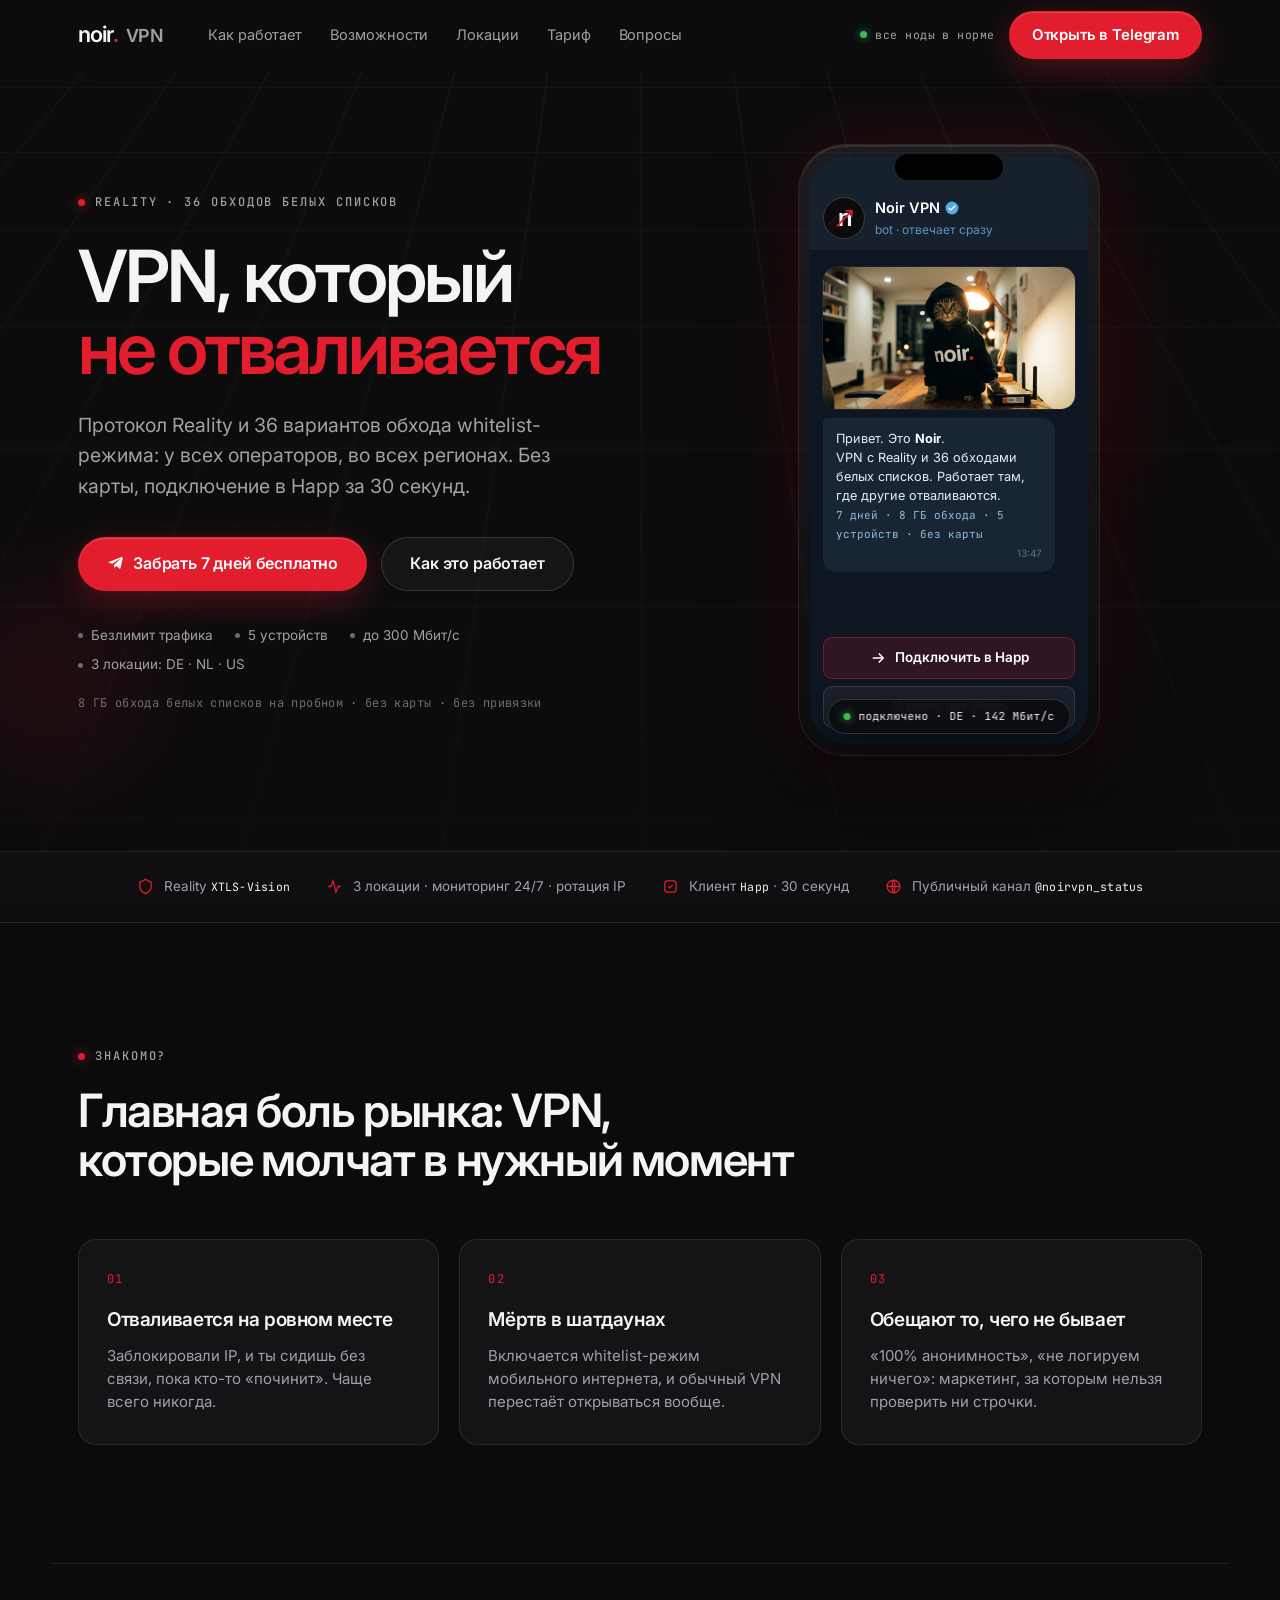
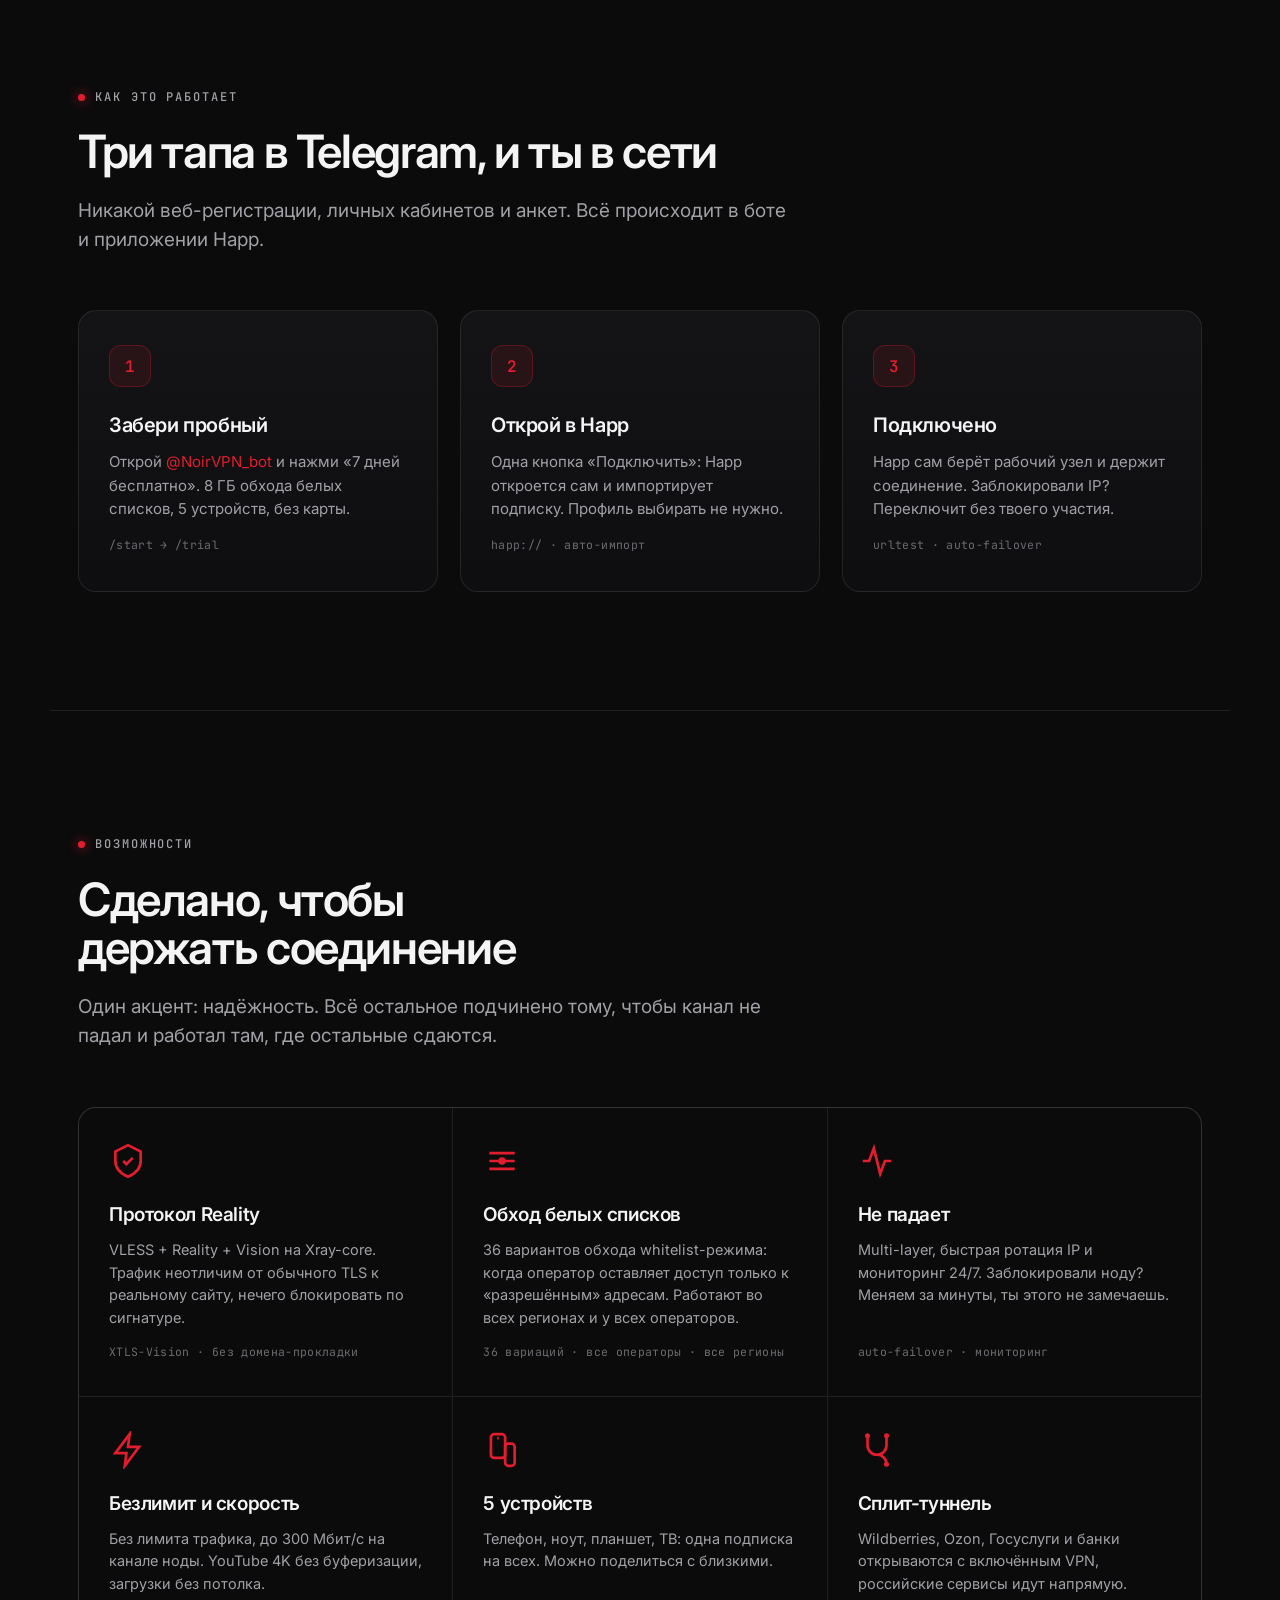
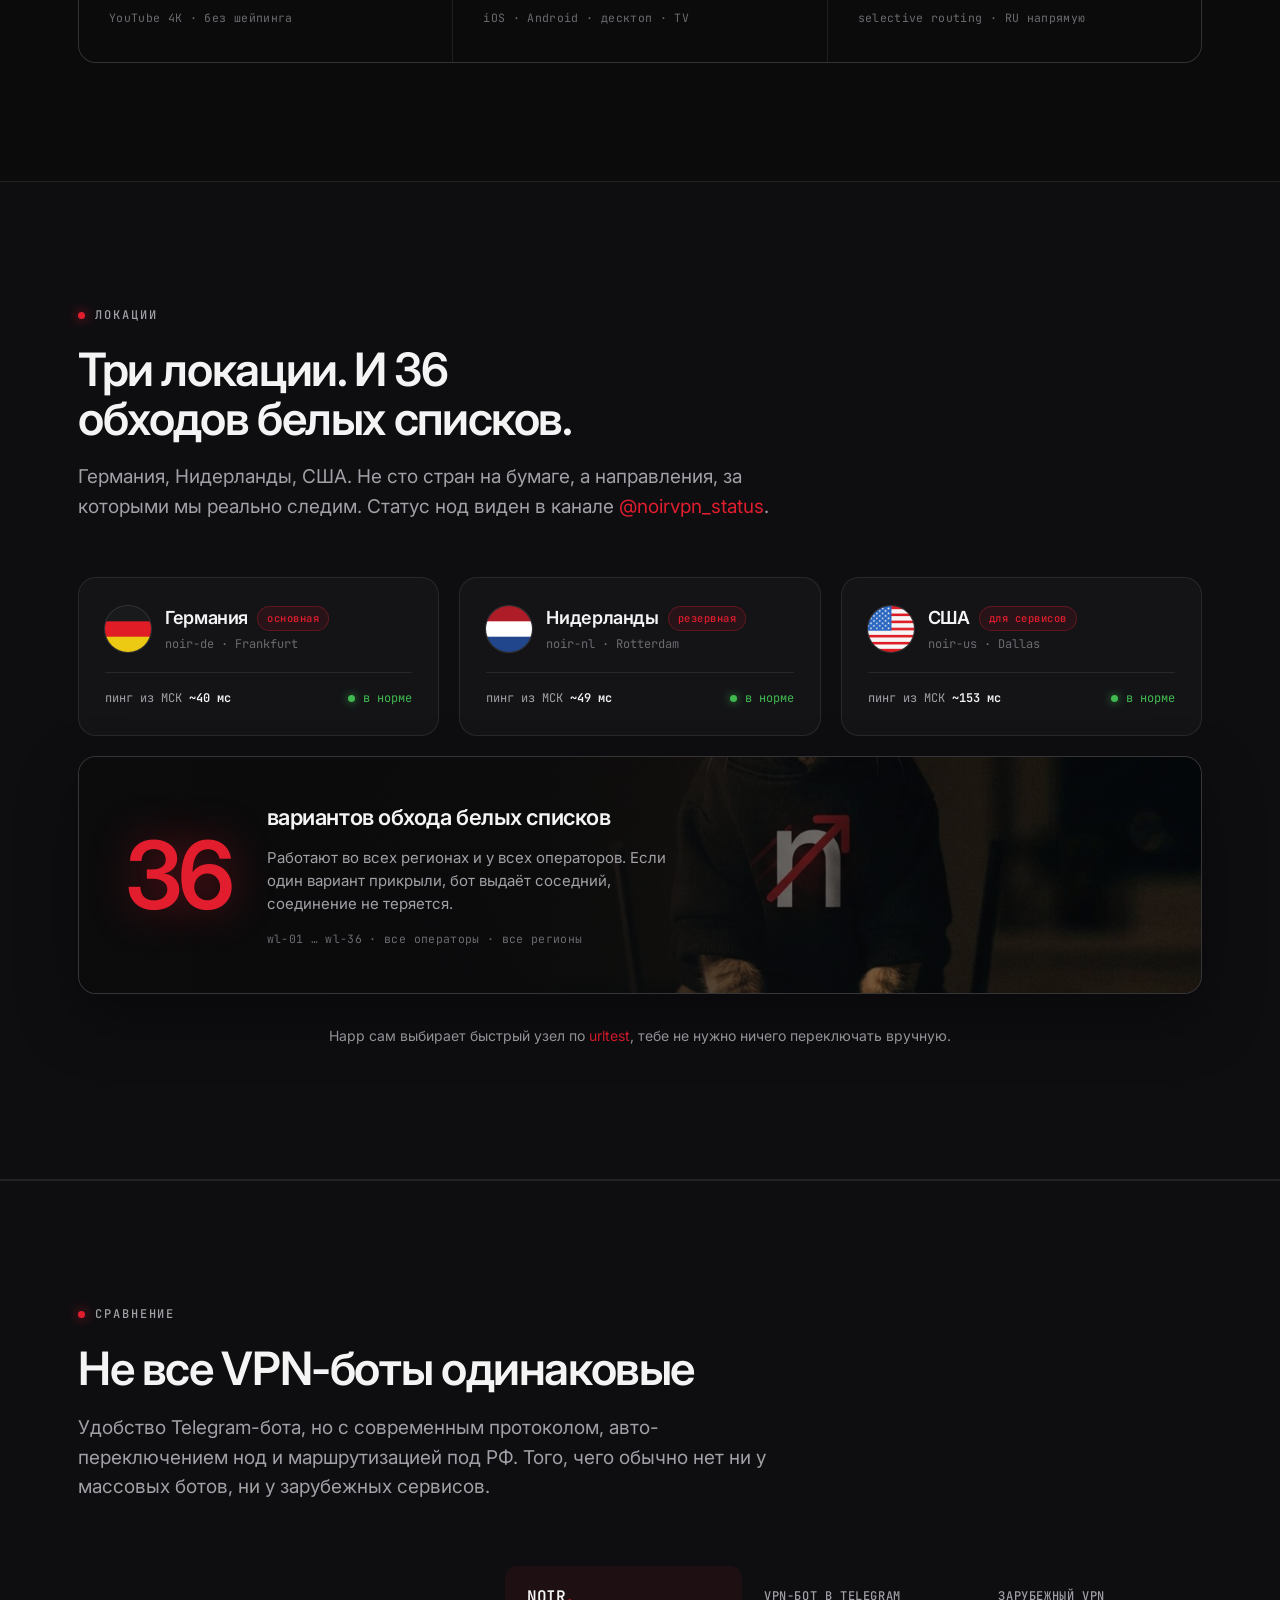
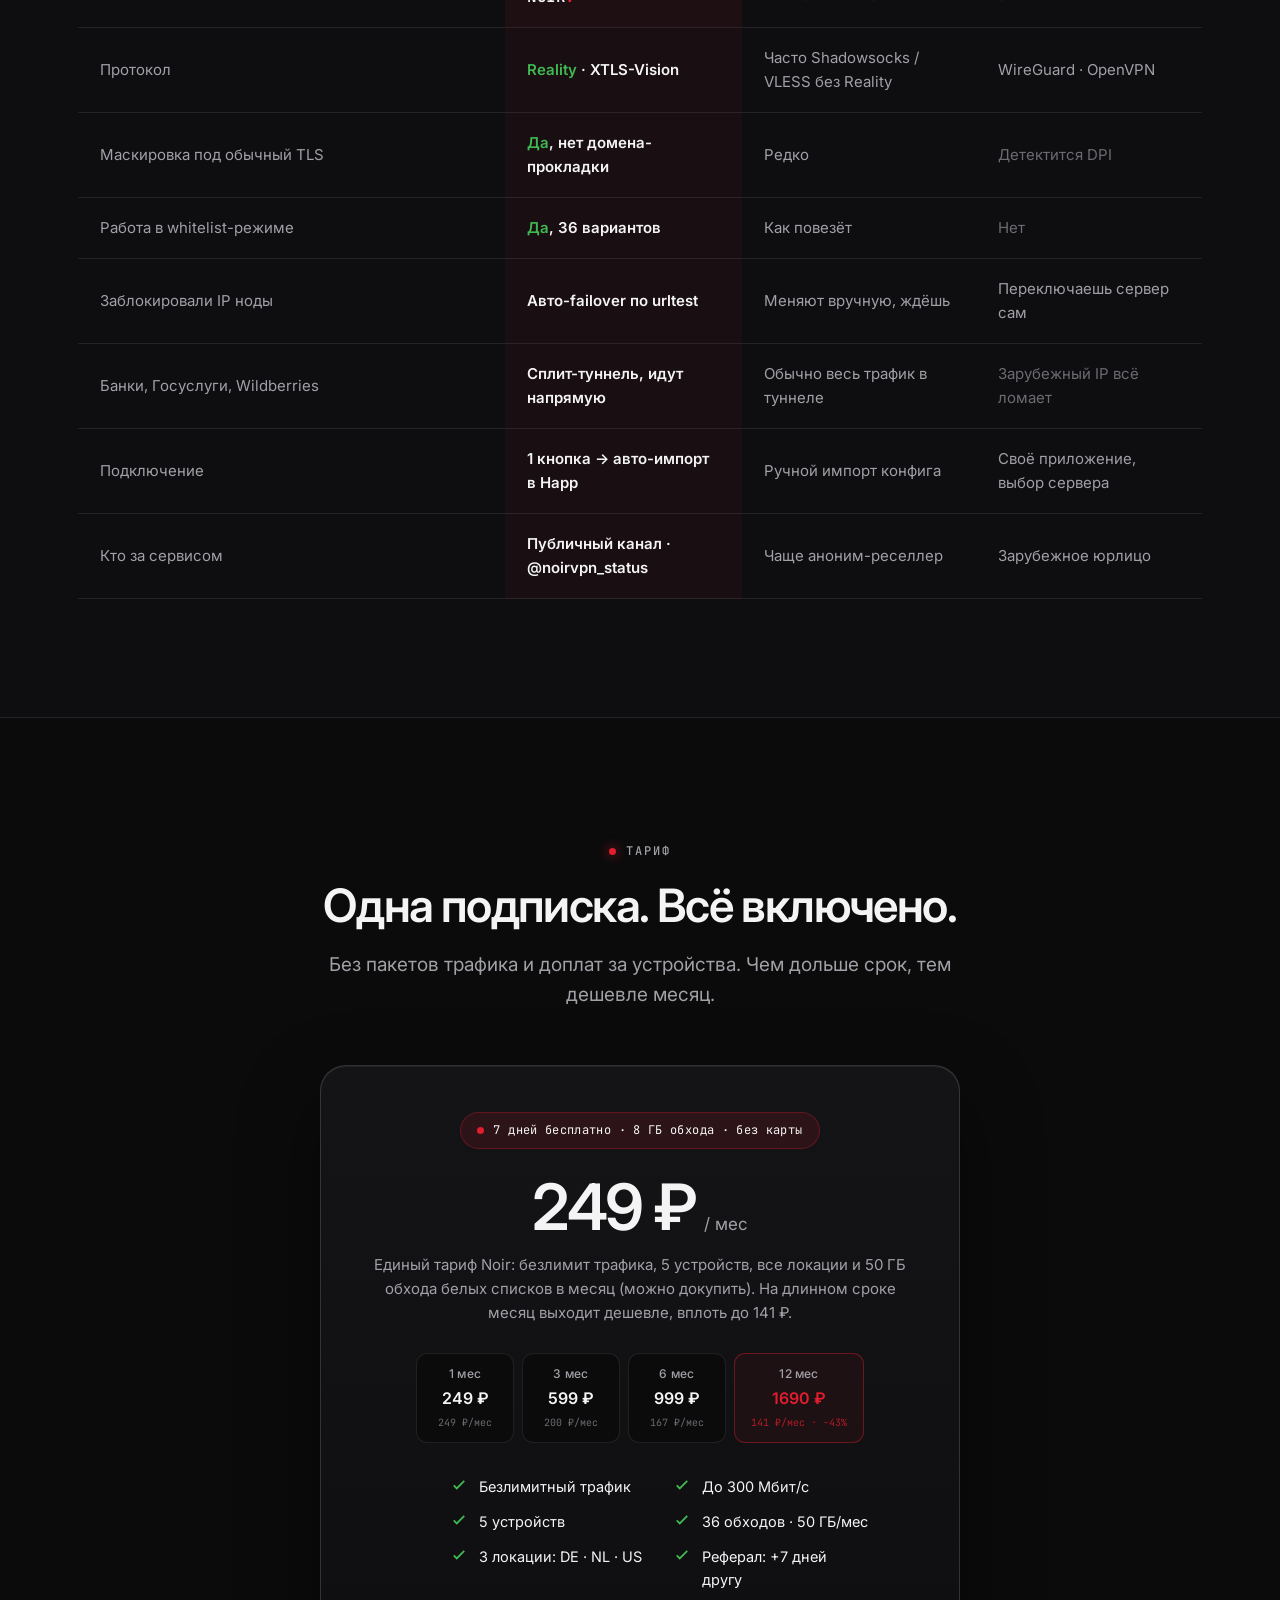
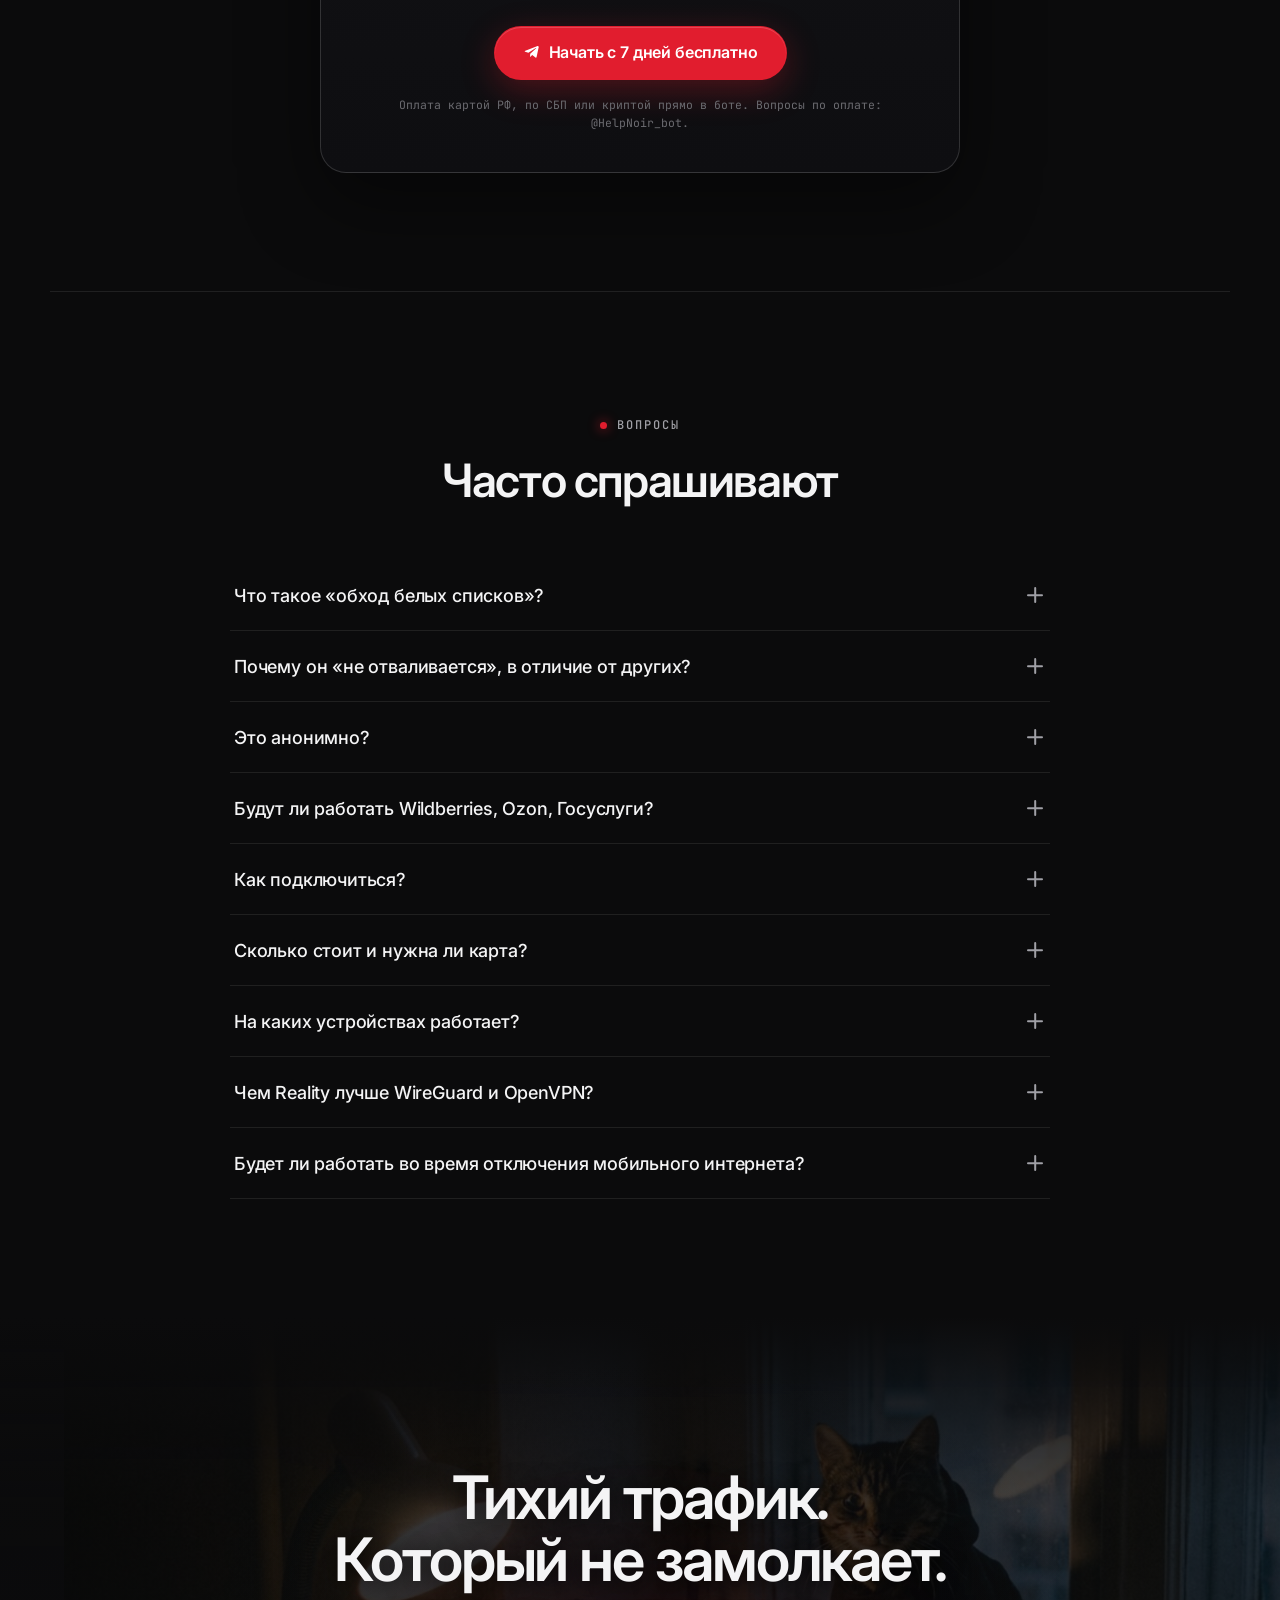
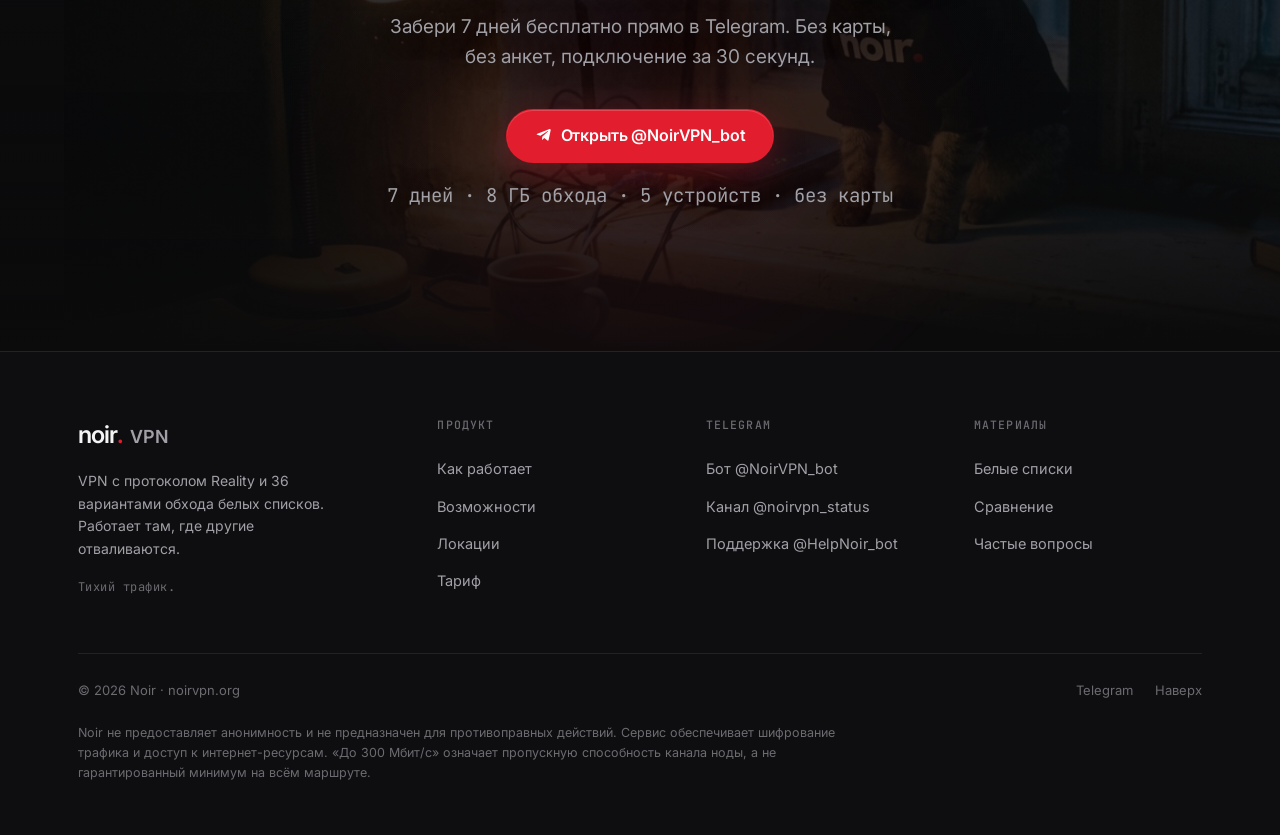
==== index.html @ 599c1726 "статья про белые списки, длинные тире вычищены из текстов Новая страница noirvpn.org/belye-spiski/: " ====
<!DOCTYPE html>
<html lang="ru" data-accent="red">
<head>
<meta charset="utf-8" />
<meta name="viewport" content="width=device-width, initial-scale=1" />
<title>Noir VPN: VPN, который не отваливается</title>
<meta name="description" content="Noir VPN: протокол Reality и 36 вариантов обхода белых списков. Работает у всех операторов и в шатдаунах. Ноды в Германии, Нидерландах и США. 7 дней бесплатно, без карты." />
<meta name="robots" content="index, follow, max-image-preview:large, max-snippet:-1" />
<link rel="canonical" href="https://noirvpn.org/" />
<meta name="theme-color" content="#0B0B0C" />

<!-- Open Graph / Telegram / соцсети -->
<meta property="og:type" content="website" />
<meta property="og:site_name" content="Noir VPN" />
<meta property="og:locale" content="ru_RU" />
<meta property="og:url" content="https://noirvpn.org/" />
<meta property="og:title" content="Noir VPN: VPN, который не отваливается" />
<meta property="og:description" content="Reality и 36 вариантов обхода белых списков. Работает у всех операторов и во всех регионах. 7 дней бесплатно, без карты." />
<meta property="og:image" content="https://noirvpn.org/og.png" />
<meta property="og:image:width" content="1200" />
<meta property="og:image:height" content="630" />
<meta name="twitter:card" content="summary_large_image" />
<meta name="twitter:title" content="Noir VPN: VPN, который не отваливается" />
<meta name="twitter:description" content="Reality и 36 вариантов обхода белых списков. 7 дней бесплатно, без карты." />
<meta name="twitter:image" content="https://noirvpn.org/og.png" />

<link rel="icon" href="favicon.svg" type="image/svg+xml" />
<link rel="apple-touch-icon" href="icon-180.png" />

<link rel="preconnect" href="https://fonts.googleapis.com" />
<link rel="preconnect" href="https://fonts.gstatic.com" crossorigin />
<link href="https://fonts.googleapis.com/css2?family=Inter:wght@400;500;600;700&family=JetBrains+Mono:wght@400;500&display=swap" rel="stylesheet" />
<link rel="stylesheet" href="noir-landing.css" />

<script type="application/ld+json">
{
  "@context": "https://schema.org",
  "@graph": [
    {
      "@type": "Organization",
      "@id": "https://noirvpn.org/#org",
      "name": "Noir VPN",
      "alternateName": "Noir",
      "url": "https://noirvpn.org/",
      "logo": "https://noirvpn.org/icon-180.png",
      "slogan": "Тихий трафик.",
      "description": "VPN-сервис для пользователей внутри России: протокол Reality, 36 вариантов обхода whitelist-режима мобильного интернета, ноды в Германии, Нидерландах и США. Подключение и оплата через Telegram-бот.",
      "sameAs": [
        "https://t.me/NoirVPN_bot",
        "https://t.me/noirvpn_status"
      ],
      "contactPoint": {
        "@type": "ContactPoint",
        "contactType": "customer support",
        "url": "https://t.me/HelpNoir_bot",
        "availableLanguage": ["ru"]
      }
    },
    {
      "@type": "WebSite",
      "@id": "https://noirvpn.org/#site",
      "url": "https://noirvpn.org/",
      "name": "Noir VPN",
      "inLanguage": "ru-RU",
      "dateModified": "2026-07-30",
      "publisher": { "@id": "https://noirvpn.org/#org" }
    },
    {
      "@type": "Product",
      "name": "Noir VPN",
      "description": "Подписка на VPN с протоколом Reality и обходом whitelist-режима мобильного интернета. Безлимитный трафик, 5 устройств, 50 ГБ обхода белых списков в месяц, ноды в Германии, Нидерландах и США.",
      "brand": { "@id": "https://noirvpn.org/#org" },
      "offers": {
        "@type": "AggregateOffer",
        "lowPrice": "249",
        "highPrice": "1690",
        "priceCurrency": "RUB",
        "offerCount": "4",
        "availability": "https://schema.org/InStock",
        "url": "https://t.me/NoirVPN_bot"
      }
    },
    {
      "@type": "FAQPage",
      "mainEntity": [
        {
          "@type": "Question",
          "name": "Что такое «обход белых списков»?",
          "acceptedAnswer": { "@type": "Answer", "text": "В шатдаунах операторы переводят мобильный интернет в whitelist-режим: доступны только «разрешённые» адреса, всё остальное не открывается, включая обычные VPN. Noir маскирует трафик так, что он проходит и в этом режиме. Сейчас в боте 36 вариантов обхода, работают во всех регионах и у всех операторов. Как проверить этот режим у себя и почему в нём отваливается WireGuard, разобрали отдельно: белые списки." }
        },
        {
          "@type": "Question",
          "name": "Почему он «не отваливается», в отличие от других?",
          "acceptedAnswer": { "@type": "Answer", "text": "Мы держим ноды в трёх странах, мониторим их круглосуточно и меняем заблокированные IP. Клиент Happ сам переключается на рабочий узел по urltest, ты не делаешь ничего." }
        },
        {
          "@type": "Question",
          "name": "Это анонимно?",
          "acceptedAnswer": { "@type": "Answer", "text": "Честный ответ: «полной анонимности» не существует. Мы шифруем трафик и не торгуем данными, но не обещаем того, что технически невозможно. Если тебе где-то гарантируют 100% анонимность, это маркетинг." }
        },
        {
          "@type": "Question",
          "name": "Будут ли работать Wildberries, Ozon, Госуслуги?",
          "acceptedAnswer": { "@type": "Answer", "text": "Да. Российские сервисы идут напрямую через сплит-туннель, даже когда VPN включён: банки и Госуслуги не «видят» зарубежный IP." }
        },
        {
          "@type": "Question",
          "name": "Как подключиться?",
          "acceptedAnswer": { "@type": "Answer", "text": "Открой @NoirVPN_bot, забери 7 дней бесплатно и нажми «Подключить», приложение Happ откроется само и импортирует подписку. Весь процесс займёт около 30 секунд." }
        },
        {
          "@type": "Question",
          "name": "Сколько стоит и нужна ли карта?",
          "acceptedAnswer": { "@type": "Answer", "text": "Пробные 7 дней: бесплатно и без карты, с лимитом 30 ГБ трафика и 8 ГБ на обход белых списков. Дальше единый тариф 249 ₽ за месяц, 599 ₽ за 3 месяца, 999 ₽ за 6 и 1690 ₽ за год, то есть от 141 ₽/мес на длинном сроке. В подписке 50 ГБ обхода в месяц, можно докупить. Оплата картой РФ, по СБП или криптой." }
        },
        {
          "@type": "Question",
          "name": "На каких устройствах работает?",
          "acceptedAnswer": { "@type": "Answer", "text": "На всём, где есть Happ: iPhone и iPad, Android, Windows, macOS, Android TV. В одной подписке 5 устройств одновременно, отдельной лицензии на каждое не нужно." }
        },
        {
          "@type": "Question",
          "name": "Чем Reality лучше WireGuard и OpenVPN?",
          "acceptedAnswer": { "@type": "Answer", "text": "WireGuard и OpenVPN узнаются по сигнатуре пакетов: DPI видит, что это VPN, и режет его целиком. Reality вместо этого притворяется обычным TLS-соединением с настоящим сайтом и не требует домена-прокладки, поэтому блокировать его «по типу трафика» нечем. Поэтому в РФ живут Reality и VLESS, а WireGuard-сервисы отваливаются первыми." }
        },
        {
          "@type": "Question",
          "name": "Будет ли работать во время отключения мобильного интернета?",
          "acceptedAnswer": { "@type": "Answer", "text": "Да, для этого и сделаны 36 вариантов обхода. В шатдаун оператор оставляет доступ только к «разрешённым» адресам, и Noir проходит в этом режиме тоже. По Wi-Fi при этом всё работает как обычно, ограничение касается только мобильной сети." }
        }
      ]
    }
  ]
}
</script>
</head>
<body>

<!-- ============================ NAV ============================ -->
<header class="nav" id="nav">
  <div class="wrap nav-inner">
    <a class="brand" href="#top" aria-label="Noir VPN">noir<span class="dot">.</span><span class="vpn">VPN</span></a>
    <nav class="nav-links">
      <a href="#how">Как работает</a>
      <a href="#features">Возможности</a>
      <a href="#locations">Локации</a>
      <a href="#pricing">Тариф</a>
      <a href="#faq">Вопросы</a>
    </nav>
    <div class="nav-cta">
      <span class="nav-status"><span class="live"></span>все ноды в норме</span>
      <a class="btn btn-primary" href="https://t.me/NoirVPN_bot?start=lp" target="_blank" rel="noopener">
        Открыть в Telegram
      </a>
      <button class="nav-burger" id="burger" aria-label="Меню"><i></i><i></i><i></i></button>
    </div>
  </div>
</header>

<div class="scrim" id="scrim"></div>
<nav class="drawer" id="drawer">
  <a href="#how">Как работает</a>
  <a href="#features">Возможности</a>
  <a href="#locations">Локации</a>
  <a href="#pricing">Тариф</a>
  <a href="#faq">Вопросы</a>
  <a class="btn btn-primary" href="https://t.me/NoirVPN_bot?start=lp" target="_blank" rel="noopener">Открыть в Telegram</a>
</nav>

<span id="top"></span>

<!-- ============================ HERO ============================ -->
<section class="hero">
  <div class="hero-atmos">
    <div class="hero-grid"></div>
    <div class="hero-glow"></div>
    <div class="hero-glow left"></div>
  </div>
  <div class="wrap hero-inner">
    <div class="hero-copy">
      <span class="eyebrow">Reality · 36 обходов белых списков</span>
      <h1>VPN, который <em>не&nbsp;отваливается</em></h1>
      <p class="hero-sub">Протокол Reality и 36 вариантов обхода whitelist-режима: у всех операторов, во всех регионах. Без карты, подключение в Happ за&nbsp;30&nbsp;секунд.</p>
      <div class="hero-cta">
        <a class="btn btn-primary btn-lg" href="https://t.me/NoirVPN_bot?start=lp" target="_blank" rel="noopener">
          <svg viewBox="0 0 24 24" fill="currentColor"><path d="M21.9 4.3c.3-1.3-.5-1.8-1.3-1.5L3.3 9.6c-1.2.5-1.2 1.1-.2 1.4l4.5 1.4 10.4-6.6c.5-.3.9-.1.6.2l-8.4 7.6-.3 4.6c.5 0 .7-.2.9-.4l2.2-2.1 4.6 3.4c.8.5 1.4.2 1.6-.8l3-13.9z"/></svg>
          Забрать 7 дней бесплатно
        </a>
        <a class="btn btn-ghost btn-lg" href="#how">Как это работает</a>
      </div>
      <div class="hero-trust">
        <span>Безлимит трафика</span>
        <span>5 устройств</span>
        <span>до 300 Мбит/с</span>
        <span>3 локации: DE · NL · US</span>
      </div>
      <p class="hero-note">8 ГБ обхода белых списков на пробном · без карты · без привязки</p>
    </div>

    <!-- phone / Telegram bot mock -->
    <div class="device-col">
      <div class="phone">
        <div class="phone-notch"></div>
        <div class="phone-screen">
          <div class="tg-head">
            <span class="tg-ava"><span class="arrow-n" style="--s:30px"><span class="gn">n</span><svg class="streak" viewBox="0 0 240 230" fill="none" stroke-linecap="round"><path d="M-6 168 L96 70" stroke="var(--accent)" stroke-width="6" opacity=".5"/><path d="M2 196 L120 78" stroke="var(--accent)" stroke-width="5" opacity=".34"/><path d="M22 216 L142 96" stroke="var(--accent)" stroke-width="4" opacity=".22"/></svg><svg class="arrow" viewBox="0 0 240 230" fill="none" stroke="var(--accent)" stroke-width="13" stroke-linecap="round" stroke-linejoin="round"><path d="M66 178 L182 58"/><path d="M138 58 L182 58 L182 104"/></svg></span></span>
            <div class="meta">
              <div class="nm">Noir VPN
                <svg viewBox="0 0 24 24"><circle cx="12" cy="12" r="11" fill="#54a9eb"/><path d="M7 12.5l3 3 7-7" fill="none" stroke="#fff" stroke-width="2.4" stroke-linecap="round" stroke-linejoin="round"/></svg>
              </div>
              <div class="st">bot · отвечает сразу</div>
            </div>
          </div>
          <div class="tg-body">
            <div class="tg-cover"><img src="assets/cat-welcome.jpg" alt="Обложка бота Noir: кот в худи noir." /></div>
            <div class="tg-bubble">
              Привет. Это <b>Noir</b>.<br/>
              VPN с Reality и 36 обходами белых списков. Работает там, где другие отваливаются.<br/>
              <span class="mono">7 дней · 8 ГБ обхода · 5 устройств · без карты</span>
              <div class="tg-time">13:47</div>
            </div>
            <div class="tg-btn">
              <div class="tg-key">
                <svg class="k" viewBox="0 0 24 24" fill="none" stroke="currentColor" stroke-width="2"><path d="M5 12h14M13 6l6 6-6 6"/></svg>
                Подключить в Happ
              </div>
              <div class="tg-key sec">У меня нет Happ</div>
            </div>
          </div>
        </div>
        <div class="phone-status"><span class="live"></span>подключено · DE · 142 Мбит/с</div>
      </div>
    </div>
  </div>
</section>

<!-- ============================ FACT BAND ============================ -->
<div class="band">
  <div class="wrap band-inner">
    <div class="band-item">
      <svg viewBox="0 0 24 24" fill="none" stroke="currentColor" stroke-width="1.8"><path d="M12 2l8 4v6c0 5-3.5 8-8 10-4.5-2-8-5-8-10V6l8-4z"/></svg>
      <span>Reality <span class="mono">XTLS-Vision</span></span>
    </div>
    <div class="band-item">
      <svg viewBox="0 0 24 24" fill="none" stroke="currentColor" stroke-width="1.8"><path d="M3 12h4l3-8 4 16 3-8h4"/></svg>
      <span>3 локации · мониторинг 24/7 · ротация IP</span>
    </div>
    <div class="band-item">
      <svg viewBox="0 0 24 24" fill="none" stroke="currentColor" stroke-width="1.8"><rect x="4" y="4" width="16" height="16" rx="4"/><path d="M9 12l2 2 4-4"/></svg>
      <span>Клиент <span class="mono">Happ</span> · 30 секунд</span>
    </div>
    <div class="band-item">
      <svg viewBox="0 0 24 24" fill="none" stroke="currentColor" stroke-width="1.8"><circle cx="12" cy="12" r="9"/><path d="M3 12h18M12 3c2.5 2.7 2.5 15.3 0 18M12 3c-2.5 2.7-2.5 15.3 0 18"/></svg>
      <span>Публичный канал <span class="mono">@noirvpn_status</span></span>
    </div>
  </div>
</div>

<!-- ============================ PROBLEM ============================ -->
<section class="section problem">
  <div class="wrap">
    <div class="section-head reveal">
      <span class="eyebrow">Знакомо?</span>
      <h2 class="title">Главная боль рынка: VPN, которые молчат в нужный момент</h2>
    </div>
    <div class="pain-grid">
      <div class="pain reveal">
        <div class="ix">01</div>
        <h3>Отваливается на ровном месте</h3>
        <p>Заблокировали IP, и ты сидишь без связи, пока кто-то «починит». Чаще всего никогда.</p>
      </div>
      <div class="pain reveal">
        <div class="ix">02</div>
        <h3>Мёртв в шатдаунах</h3>
        <p>Включается whitelist-режим мобильного интернета, и обычный VPN перестаёт открываться вообще.</p>
      </div>
      <div class="pain reveal">
        <div class="ix">03</div>
        <h3>Обещают то, чего не бывает</h3>
        <p>«100% анонимность», «не логируем ничего»: маркетинг, за которым нельзя проверить ни строчки.</p>
      </div>
    </div>
  </div>
</section>

<div class="rule"></div>

<!-- ============================ HOW IT WORKS ============================ -->
<section class="section" id="how">
  <div class="wrap">
    <div class="section-head reveal">
      <span class="eyebrow">Как это работает</span>
      <h2 class="title">Три тапа в Telegram, и ты в сети</h2>
      <p class="lead">Никакой веб-регистрации, личных кабинетов и анкет. Всё происходит в боте и приложении Happ.</p>
    </div>
    <div class="steps">
      <div class="step reveal">
        <div class="num">1</div>
        <h3>Забери пробный</h3>
        <p>Открой <span class="accent">@NoirVPN_bot</span> и нажми «7 дней бесплатно». 8 ГБ обхода белых списков, 5 устройств, без карты.</p>
        <div class="tag">/start → /trial</div>
      </div>
      <div class="step reveal">
        <div class="num">2</div>
        <h3>Открой в Happ</h3>
        <p>Одна кнопка «Подключить»: Happ откроется сам и импортирует подписку. Профиль выбирать не нужно.</p>
        <div class="tag">happ:// · авто-импорт</div>
      </div>
      <div class="step reveal">
        <div class="num">3</div>
        <h3>Подключено</h3>
        <p>Happ сам берёт рабочий узел и держит соединение. Заблокировали IP? Переключит без твоего участия.</p>
        <div class="tag">urltest · auto-failover</div>
      </div>
    </div>
  </div>
</section>

<div class="rule"></div>

<!-- ============================ FEATURES ============================ -->
<section class="section" id="features">
  <div class="wrap">
    <div class="section-head reveal">
      <span class="eyebrow">Возможности</span>
      <h2 class="title">Сделано, чтобы держать соединение</h2>
      <p class="lead">Один акцент: надёжность. Всё остальное подчинено тому, чтобы канал не падал и работал там, где остальные сдаются.</p>
    </div>
    <div class="feat-grid reveal">
      <div class="feat">
        <div class="ico"><svg viewBox="0 0 24 24" fill="none" stroke="currentColor" stroke-width="1.7"><path d="M12 2l8 4v6c0 5-3.5 8-8 10-4.5-2-8-5-8-10V6l8-4z"/><path d="M9 12l2 2 4-4"/></svg></div>
        <h3>Протокол Reality</h3>
        <p>VLESS + Reality + Vision на Xray-core. Трафик неотличим от обычного TLS к реальному сайту, нечего блокировать по сигнатуре.</p>
        <div class="more">XTLS-Vision · без домена-прокладки</div>
      </div>
      <div class="feat">
        <div class="ico"><svg viewBox="0 0 24 24" fill="none" stroke="currentColor" stroke-width="1.7"><path d="M4 12h6m4 0h6M4 7h16M4 17h16"/><circle cx="12" cy="12" r="2.4" fill="currentColor" stroke="none"/></svg></div>
        <h3>Обход белых списков</h3>
        <p>36 вариантов обхода whitelist-режима: когда оператор оставляет доступ только к «разрешённым» адресам. Работают во всех регионах и у всех операторов.</p>
        <div class="more">36 вариаций · все операторы · все регионы</div>
      </div>
      <div class="feat">
        <div class="ico"><svg viewBox="0 0 24 24" fill="none" stroke="currentColor" stroke-width="1.7"><path d="M3 12h4l3-8 4 16 3-8h4"/></svg></div>
        <h3>Не падает</h3>
        <p>Multi-layer, быстрая ротация IP и мониторинг 24/7. Заблокировали ноду? Меняем за минуты, ты этого не замечаешь.</p>
        <div class="more">auto-failover · мониторинг</div>
      </div>
      <div class="feat">
        <div class="ico"><svg viewBox="0 0 24 24" fill="none" stroke="currentColor" stroke-width="1.7"><path d="M13 2L4 14h7l-1 8 9-12h-7l1-8z"/></svg></div>
        <h3>Безлимит и скорость</h3>
        <p>Без лимита трафика, до 300 Мбит/с на канале ноды. YouTube 4K без буферизации, загрузки без потолка.</p>
        <div class="more">YouTube 4K · без шейпинга</div>
      </div>
      <div class="feat">
        <div class="ico"><svg viewBox="0 0 24 24" fill="none" stroke="currentColor" stroke-width="1.7"><rect x="5" y="2" width="9" height="15" rx="2"/><rect x="14" y="8" width="6" height="14" rx="2"/><path d="M9 4.5h1"/></svg></div>
        <h3>5 устройств</h3>
        <p>Телефон, ноут, планшет, ТВ: одна подписка на всех. Можно поделиться с близкими.</p>
        <div class="more">iOS · Android · десктоп · TV</div>
      </div>
      <div class="feat">
        <div class="ico"><svg viewBox="0 0 24 24" fill="none" stroke="currentColor" stroke-width="1.7"><path d="M6 3v6a6 6 0 006 6 6 6 0 016 6v0M18 3v6a6 6 0 01-6 6"/><circle cx="6" cy="3" r="1.6" fill="currentColor" stroke="none"/><circle cx="18" cy="3" r="1.6" fill="currentColor" stroke="none"/><circle cx="18" cy="21" r="1.6" fill="currentColor" stroke="none"/></svg></div>
        <h3>Сплит-туннель</h3>
        <p>Wildberries, Ozon, Госуслуги и банки открываются с включённым VPN, российские сервисы идут напрямую.</p>
        <div class="more">selective routing · RU напрямую</div>
      </div>
    </div>
  </div>
</section>

<!-- ============================ LOCATIONS ============================ -->
<section class="section locations" id="locations">
  <div class="wrap">
    <div class="section-head reveal">
      <span class="eyebrow">Локации</span>
      <h2 class="title">Три локации. И 36 обходов белых списков.</h2>
      <p class="lead">Германия, Нидерланды, США. Не сто стран на бумаге, а направления, за которыми мы реально следим. Статус нод виден в канале <span class="accent">@noirvpn_status</span>.</p>
    </div>
    <div class="loc-grid">
      <div class="loc reveal">
        <div class="loc-top">
          <span class="loc-flag"><img src="assets/flag-de.webp" alt="Германия" /></span>
          <div><div class="nm">Германия <span class="nx">основная</span></div><div class="code">noir-de · Frankfurt</div></div>
        </div>
        <div class="loc-meta">
          <span class="stat">пинг из МСК <b>~40 мс</b></span>
          <span class="loc-status"><span class="live"></span>в норме</span>
        </div>
      </div>
      <div class="loc reveal">
        <div class="loc-top">
          <span class="loc-flag"><img src="assets/flag-nl.png" alt="Нидерланды" /></span>
          <div><div class="nm">Нидерланды <span class="nx">резервная</span></div><div class="code">noir-nl · Rotterdam</div></div>
        </div>
        <div class="loc-meta">
          <span class="stat">пинг из МСК <b>~49 мс</b></span>
          <span class="loc-status"><span class="live"></span>в норме</span>
        </div>
      </div>
      <div class="loc reveal">
        <div class="loc-top">
          <span class="loc-flag"><img src="assets/flag-us.webp" alt="США" /></span>
          <div><div class="nm">США <span class="nx">для сервисов</span></div><div class="code">noir-us · Dallas</div></div>
        </div>
        <div class="loc-meta">
          <span class="stat">пинг из МСК <b>~153 мс</b></span>
          <span class="loc-status"><span class="live"></span>в норме</span>
        </div>
      </div>
    </div>
    <div class="bypass reveal">
      <img class="bypass-img" src="assets/cat-paws.jpg" alt="" loading="lazy" />
      <div class="bypass-body">
        <div class="bypass-num">36</div>
        <div class="bypass-txt">
          <h3>вариантов обхода белых списков</h3>
          <p>Работают во всех регионах и у всех операторов. Если один вариант прикрыли, бот выдаёт соседний, соединение не теряется.</p>
          <div class="bypass-tag">wl-01 … wl-36 · все операторы · все регионы</div>
        </div>
      </div>
    </div>
    <p class="loc-foot reveal">Happ сам выбирает быстрый узел по <span class="accent">urltest</span>, тебе не нужно ничего переключать вручную.</p>
  </div>
</section>

<!-- ============================ COMPARISON ============================ -->
<section class="section compare" id="compare">
  <div class="wrap">
    <div class="section-head reveal">
      <span class="eyebrow">Сравнение</span>
      <h2 class="title">Не все VPN-боты одинаковые</h2>
      <p class="lead">Удобство Telegram-бота, но с современным протоколом, авто-переключением нод и маршрутизацией под РФ. Того, чего обычно нет ни у массовых ботов, ни у зарубежных сервисов.</p>
    </div>
    <div class="reveal" style="overflow-x:auto">
      <table class="ctable">
        <thead>
          <tr>
            <th class="feat-name"></th>
            <th class="us col-us-head"><span class="us-brand">noir<span class="dot">.</span></span></th>
            <th>VPN-бот в Telegram</th>
            <th>Зарубежный VPN</th>
          </tr>
        </thead>
        <tbody>
          <tr>
            <td class="feat-name">Протокол</td>
            <td class="us" data-th="Noir"><span class="ok">Reality</span> · XTLS-Vision</td>
            <td data-th="VPN-бот">Часто Shadowsocks / VLESS без Reality</td>
            <td data-th="Зарубежный">WireGuard · OpenVPN</td>
          </tr>
          <tr>
            <td class="feat-name">Маскировка под обычный TLS</td>
            <td class="us" data-th="Noir"><span class="ok">Да</span>, нет домена-прокладки</td>
            <td data-th="VPN-бот">Редко</td>
            <td data-th="Зарубежный"><span class="no">Детектится DPI</span></td>
          </tr>
          <tr>
            <td class="feat-name">Работа в whitelist-режиме</td>
            <td class="us" data-th="Noir"><span class="ok">Да</span>, 36 вариантов</td>
            <td data-th="VPN-бот">Как повезёт</td>
            <td data-th="Зарубежный"><span class="no">Нет</span></td>
          </tr>
          <tr>
            <td class="feat-name">Заблокировали IP ноды</td>
            <td class="us" data-th="Noir">Авто-failover по urltest</td>
            <td data-th="VPN-бот">Меняют вручную, ждёшь</td>
            <td data-th="Зарубежный">Переключаешь сервер сам</td>
          </tr>
          <tr>
            <td class="feat-name">Банки, Госуслуги, Wildberries</td>
            <td class="us" data-th="Noir">Сплит-туннель, идут напрямую</td>
            <td data-th="VPN-бот">Обычно весь трафик в туннеле</td>
            <td data-th="Зарубежный"><span class="no">Зарубежный IP всё ломает</span></td>
          </tr>
          <tr>
            <td class="feat-name">Подключение</td>
            <td class="us" data-th="Noir">1 кнопка → авто-импорт в Happ</td>
            <td data-th="VPN-бот">Ручной импорт конфига</td>
            <td data-th="Зарубежный">Своё приложение, выбор сервера</td>
          </tr>
          <tr>
            <td class="feat-name">Кто за сервисом</td>
            <td class="us" data-th="Noir">Публичный канал · @noirvpn_status</td>
            <td data-th="VPN-бот">Чаще аноним-реселлер</td>
            <td data-th="Зарубежный">Зарубежное юрлицо</td>
          </tr>
        </tbody>
      </table>
    </div>
  </div>
</section>

<!-- ============================ PRICING ============================ -->
<section class="section pricing" id="pricing">
  <div class="pglow"></div>
  <div class="wrap">
    <div class="section-head center reveal">
      <span class="eyebrow" style="justify-content:center">Тариф</span>
      <h2 class="title">Одна подписка. Всё включено.</h2>
      <p class="lead" style="margin-left:auto;margin-right:auto">Без пакетов трафика и доплат за устройства. Чем дольше срок, тем дешевле месяц.</p>
    </div>
    <div class="price-card reveal">
      <span class="price-trial"><span style="width:7px;height:7px;border-radius:50%;background:var(--accent);display:inline-block"></span>7 дней бесплатно · 8 ГБ обхода · без карты</span>
      <div class="price-amount">
        <span class="num">249&nbsp;₽</span>
        <span class="per">/ мес</span>
      </div>
      <p class="price-sub">Единый тариф Noir: безлимит трафика, 5 устройств, все локации и 50 ГБ обхода белых списков в месяц (можно докупить). На длинном сроке месяц выходит дешевле, вплоть до 141 ₽.</p>
      <div class="price-terms">
        <div class="term"><b>1 мес</b><span class="pv">249 ₽</span><i>249 ₽/мес</i></div>
        <div class="term"><b>3 мес</b><span class="pv">599 ₽</span><i>200 ₽/мес</i></div>
        <div class="term"><b>6 мес</b><span class="pv">999 ₽</span><i>167 ₽/мес</i></div>
        <div class="term best"><b>12 мес</b><span class="pv">1690 ₽</span><i>141 ₽/мес · −43%</i></div>
      </div>
      <ul class="price-incl">
        <li><svg viewBox="0 0 24 24" fill="none" stroke="currentColor" stroke-width="2.4"><path d="M5 12.5l4 4 10-10"/></svg> Безлимитный трафик</li>
        <li><svg viewBox="0 0 24 24" fill="none" stroke="currentColor" stroke-width="2.4"><path d="M5 12.5l4 4 10-10"/></svg> До 300 Мбит/с</li>
        <li><svg viewBox="0 0 24 24" fill="none" stroke="currentColor" stroke-width="2.4"><path d="M5 12.5l4 4 10-10"/></svg> 5 устройств</li>
        <li><svg viewBox="0 0 24 24" fill="none" stroke="currentColor" stroke-width="2.4"><path d="M5 12.5l4 4 10-10"/></svg> 36 обходов · 50 ГБ/мес</li>
        <li><svg viewBox="0 0 24 24" fill="none" stroke="currentColor" stroke-width="2.4"><path d="M5 12.5l4 4 10-10"/></svg> 3 локации: DE · NL · US</li>
        <li><svg viewBox="0 0 24 24" fill="none" stroke="currentColor" stroke-width="2.4"><path d="M5 12.5l4 4 10-10"/></svg> Реферал: +7 дней другу</li>
      </ul>
      <div class="price-cta">
        <a class="btn btn-primary btn-lg" href="https://t.me/NoirVPN_bot?start=lp" target="_blank" rel="noopener">
          <svg viewBox="0 0 24 24" fill="currentColor"><path d="M21.9 4.3c.3-1.3-.5-1.8-1.3-1.5L3.3 9.6c-1.2.5-1.2 1.1-.2 1.4l4.5 1.4 10.4-6.6c.5-.3.9-.1.6.2l-8.4 7.6-.3 4.6c.5 0 .7-.2.9-.4l2.2-2.1 4.6 3.4c.8.5 1.4.2 1.6-.8l3-13.9z"/></svg>
          Начать с 7 дней бесплатно
        </a>
      </div>
      <p class="price-foot">Оплата картой РФ, по СБП или криптой прямо в боте. Вопросы по оплате: @HelpNoir_bot.</p>
    </div>
  </div>
</section>

<div class="rule"></div>

<!-- ============================ FAQ ============================ -->
<section class="section" id="faq">
  <div class="wrap">
    <div class="section-head center reveal">
      <span class="eyebrow" style="justify-content:center">Вопросы</span>
      <h2 class="title">Часто спрашивают</h2>
    </div>
    <div class="faq-list reveal">
      <div class="faq-item">
        <button class="faq-q">Что такое «обход белых списков»?<span class="ic"></span></button>
        <div class="faq-a"><div class="faq-a-inner">В шатдаунах операторы переводят мобильный интернет в whitelist-режим: доступны только «разрешённые» адреса, всё остальное не открывается, включая обычные VPN. Noir маскирует трафик так, что он проходит и в этом режиме. Сейчас в боте 36 вариантов обхода, работают во всех регионах и у всех операторов. Как проверить этот режим у себя и почему в нём отваливается WireGuard, разобрали отдельно: <a href="/belye-spiski/">белые списки</a>.</div></div>
      </div>
      <div class="faq-item">
        <button class="faq-q">Почему он «не отваливается», в отличие от других?<span class="ic"></span></button>
        <div class="faq-a"><div class="faq-a-inner">Мы держим ноды в трёх странах, мониторим их круглосуточно и меняем заблокированные IP. Клиент Happ сам переключается на рабочий узел по <span class="mono">urltest</span>, ты не делаешь ничего.</div></div>
      </div>
      <div class="faq-item">
        <button class="faq-q">Это анонимно?<span class="ic"></span></button>
        <div class="faq-a"><div class="faq-a-inner">Честный ответ: «полной анонимности» не существует. Мы шифруем трафик и не торгуем данными, но не обещаем того, что технически невозможно. Если тебе где-то гарантируют 100% анонимность, это маркетинг.</div></div>
      </div>
      <div class="faq-item">
        <button class="faq-q">Будут ли работать Wildberries, Ozon, Госуслуги?<span class="ic"></span></button>
        <div class="faq-a"><div class="faq-a-inner">Да. Российские сервисы идут напрямую через сплит-туннель, даже когда VPN включён: банки и Госуслуги не «видят» зарубежный IP.</div></div>
      </div>
      <div class="faq-item">
        <button class="faq-q">Как подключиться?<span class="ic"></span></button>
        <div class="faq-a"><div class="faq-a-inner">Открой <span class="mono">@NoirVPN_bot</span>, забери 7 дней бесплатно и нажми «Подключить», приложение Happ откроется само и импортирует подписку. Весь процесс займёт около 30 секунд.</div></div>
      </div>
      <div class="faq-item">
        <button class="faq-q">Сколько стоит и нужна ли карта?<span class="ic"></span></button>
        <div class="faq-a"><div class="faq-a-inner">Пробные 7 дней: бесплатно и без карты, с лимитом 30 ГБ трафика и 8 ГБ на обход белых списков. Дальше единый тариф 249 ₽ за месяц, 599 ₽ за 3 месяца, 999 ₽ за 6 и 1690 ₽ за год, то есть от 141 ₽/мес на длинном сроке. В подписке 50 ГБ обхода в месяц, можно докупить. Оплата картой РФ, по СБП или криптой; поможет и поддержка <span class="mono">@HelpNoir_bot</span>.</div></div>
      </div>
      <div class="faq-item">
        <button class="faq-q">На каких устройствах работает?<span class="ic"></span></button>
        <div class="faq-a"><div class="faq-a-inner">На всём, где есть Happ: iPhone и iPad, Android, Windows, macOS, Android TV. В одной подписке 5 устройств одновременно, отдельной лицензии на каждое не нужно.</div></div>
      </div>
      <div class="faq-item">
        <button class="faq-q">Чем Reality лучше WireGuard и OpenVPN?<span class="ic"></span></button>
        <div class="faq-a"><div class="faq-a-inner">WireGuard и OpenVPN узнаются по сигнатуре пакетов: DPI видит, что это VPN, и режет его целиком. Reality вместо этого притворяется обычным TLS-соединением с настоящим сайтом и не требует домена-прокладки, поэтому блокировать его «по типу трафика» нечем. Поэтому в РФ живут Reality и VLESS, а WireGuard-сервисы отваливаются первыми.</div></div>
      </div>
      <div class="faq-item">
        <button class="faq-q">Будет ли работать во время отключения мобильного интернета?<span class="ic"></span></button>
        <div class="faq-a"><div class="faq-a-inner">Да, для этого и сделаны 36 вариантов обхода. В шатдаун оператор оставляет доступ только к «разрешённым» адресам, и Noir проходит в этом режиме тоже. По Wi-Fi при этом всё работает как обычно, ограничение касается только мобильной сети.</div></div>
      </div>
    </div>
  </div>
</section>

<!-- ============================ FINAL CTA ============================ -->
<section class="section final">
  <div class="final-bg"><img src="assets/cat-lamp.jpg" alt="" loading="lazy" /></div>
  <div class="fglow"></div>
  <div class="wrap">
    <h2 class="reveal">Тихий трафик.<br/>Который не замолкает.</h2>
    <p class="reveal">Забери 7 дней бесплатно прямо в Telegram. Без карты, без анкет, подключение за 30 секунд.</p>
    <div class="hero-cta reveal">
      <a class="btn btn-primary btn-lg" href="https://t.me/NoirVPN_bot?start=lp" target="_blank" rel="noopener">
        <svg viewBox="0 0 24 24" fill="currentColor"><path d="M21.9 4.3c.3-1.3-.5-1.8-1.3-1.5L3.3 9.6c-1.2.5-1.2 1.1-.2 1.4l4.5 1.4 10.4-6.6c.5-.3.9-.1.6.2l-8.4 7.6-.3 4.6c.5 0 .7-.2.9-.4l2.2-2.1 4.6 3.4c.8.5 1.4.2 1.6-.8l3-13.9z"/></svg>
        Открыть @NoirVPN_bot
      </a>
    </div>
    <p class="price-foot reveal" style="margin-top:18px">7 дней · 8 ГБ обхода · 5 устройств · без карты</p>
  </div>
</section>

<!-- ============================ FOOTER ============================ -->
<footer class="footer">
  <div class="wrap">
    <div class="foot-grid">
      <div class="foot-brand">
        <a class="brand" href="#top">noir<span class="dot">.</span><span class="vpn">VPN</span></a>
        <p>VPN с протоколом Reality и 36 вариантами обхода белых списков. Работает там, где другие отваливаются.</p>
        <div class="tag">Тихий трафик.</div>
      </div>
      <div class="foot-col">
        <h4>Продукт</h4>
        <a href="#how">Как работает</a>
        <a href="#features">Возможности</a>
        <a href="#locations">Локации</a>
        <a href="#pricing">Тариф</a>
      </div>
      <div class="foot-col">
        <h4>Telegram</h4>
        <a href="https://t.me/NoirVPN_bot?start=lp" target="_blank" rel="noopener">Бот @NoirVPN_bot</a>
        <a href="https://t.me/noirvpn_status" target="_blank" rel="noopener">Канал @noirvpn_status</a>
        <a href="https://t.me/HelpNoir_bot" target="_blank" rel="noopener">Поддержка @HelpNoir_bot</a>
      </div>
      <div class="foot-col">
        <h4>Материалы</h4>
        <a href="/belye-spiski/">Белые списки</a>
        <a href="#compare">Сравнение</a>
        <a href="#faq">Частые вопросы</a>
      </div>
    </div>
    <div class="foot-bottom">
      <span class="cp">© 2026 Noir · noirvpn.org</span>
      <div class="legal">
        <a href="https://t.me/NoirVPN_bot?start=lp" target="_blank" rel="noopener">Telegram</a>
        <a href="#top">Наверх</a>
      </div>
    </div>
    <p class="foot-disc">Noir не предоставляет анонимность и не предназначен для противоправных действий. Сервис обеспечивает шифрование трафика и доступ к интернет-ресурсам. «До 300 Мбит/с» означает пропускную способность канала ноды, а не гарантированный минимум на всём маршруте.</p>
  </div>
</footer>

<!-- ============================ STICKY MOBILE CTA ============================ -->
<a class="mcta" id="mcta" href="https://t.me/NoirVPN_bot?start=lp" target="_blank" rel="noopener" aria-label="Открыть Noir в Telegram">
  <span class="ic">
    <svg viewBox="0 0 24 24" fill="currentColor"><path d="M21.9 4.3c.3-1.3-.5-1.8-1.3-1.5L3.3 9.6c-1.2.5-1.2 1.1-.2 1.4l4.5 1.4 10.4-6.6c.5-.3.9-.1.6.2l-8.4 7.6-.3 4.6c.5 0 .7-.2.9-.4l2.2-2.1 4.6 3.4c.8.5 1.4.2 1.6-.8l3-13.9z"/></svg>
  </span>
  <span class="tx">
    <b>7 дней бесплатно</b>
    <i>8 ГБ обхода · без карты</i>
  </span>
  <span class="go">Открыть</span>
</a>

<script src="noir-landing.js"></script>
</body>
</html>
---- noir-landing.css ----
/* ============================================================
   Noir VPN — лендинг. Dark premium (ElevenLabs-spirit × Noir).
   Один акцент (красный), дозированная атмосфера, воздух, типографика.
   ============================================================ */

/* ---- tokens ---- */
:root{
  --bg:        #0B0B0C;
  --bg-2:      #0E0E11;
  --surface:   #141417;
  --surface-2: #1A1A1F;
  --border:        rgba(244,244,245,0.09);
  --border-strong: rgba(244,244,245,0.15);
  --text:   #F4F4F5;
  --muted:  #A0A0A6;
  --faint:  #6B6B70;

  /* accent — switched to monochrome by [data-accent="mono"] */
  --accent:     #E11D2E;
  --accent-rgb: 225,29,46;
  --accent-ink: #fff;            /* text colour on top of accent fill */
  --glow:       0.42;            /* atmospheric glow multiplier */

  --success: #3FB950;

  --radius:    18px;
  --radius-sm: 12px;
  --radius-lg: 26px;
  --maxw: 1180px;

  --sans: "Inter", system-ui, -apple-system, sans-serif;
  --mono: "JetBrains Mono", ui-monospace, monospace;

  --ease: cubic-bezier(.22,.61,.36,1);
}

:root[data-accent="mono"]{
  --accent:     #F4F4F5;
  --accent-rgb: 244,244,245;
  --accent-ink: #0B0B0C;
  --glow:       0.16;
}

/* ---- reset ---- */
*{box-sizing:border-box;}
html{scroll-behavior:smooth;-webkit-text-size-adjust:100%;}
body{
  margin:0;background:var(--bg);color:var(--text);
  font-family:var(--sans);font-size:17px;line-height:1.6;
  -webkit-font-smoothing:antialiased;text-rendering:optimizeLegibility;
  overflow-x:hidden;
}
a{color:inherit;text-decoration:none;}
img{max-width:100%;display:block;}
button{font-family:inherit;cursor:pointer;}
::selection{background:rgba(var(--accent-rgb),0.30);color:#fff;}

/* page-wide grain + faint horizon glow on the body */
body::before{
  content:"";position:fixed;inset:0;z-index:0;pointer-events:none;opacity:0.5;mix-blend-mode:overlay;
  background-image:url("data:image/svg+xml,%3Csvg xmlns='http://www.w3.org/2000/svg' width='140' height='140'%3E%3Cfilter id='n'%3E%3CfeTurbulence type='fractalNoise' baseFrequency='0.9' numOctaves='2' stitchTiles='stitch'/%3E%3C/filter%3E%3Crect width='100%25' height='100%25' filter='url(%23n)' opacity='0.32'/%3E%3C/svg%3E");
}

.wrap{max-width:var(--maxw);margin:0 auto;padding:0 28px;position:relative;z-index:1;}

/* ---- shared bits ---- */
.eyebrow{
  display:inline-flex;align-items:center;gap:10px;
  font-family:var(--mono);font-size:12px;font-weight:500;letter-spacing:0.16em;
  text-transform:uppercase;color:var(--muted);
}
.eyebrow::before{
  content:"";width:7px;height:7px;border-radius:50%;
  background:var(--accent);box-shadow:0 0 12px rgba(var(--accent-rgb),0.9);
}
.eyebrow.no-dot::before{display:none;}

.section{padding:118px 0;position:relative;}
.section-head{max-width:720px;margin:0 0 56px;}
.section-head.center{margin-left:auto;margin-right:auto;text-align:center;}
h2.title{
  font-size:clamp(30px,4.4vw,46px);font-weight:600;letter-spacing:-0.03em;line-height:1.06;
  margin:18px 0 0;text-wrap:balance;
}
.section-head p.lead{
  margin:20px 0 0;font-size:19px;color:var(--muted);line-height:1.55;text-wrap:pretty;
}
.accent{color:var(--accent);}

/* divider rule between sections */
.rule{height:1px;background:var(--border);max-width:var(--maxw);margin:0 auto;}

/* ---- buttons ---- */
.btn{
  display:inline-flex;align-items:center;justify-content:center;gap:9px;
  height:48px;padding:0 22px;border-radius:999px;
  font-size:15px;font-weight:600;letter-spacing:-0.01em;
  border:1px solid transparent;transition:transform .18s var(--ease),background .2s,border-color .2s,box-shadow .2s;
  white-space:nowrap;
}
.btn svg{width:17px;height:17px;}
.btn-primary{
  background:var(--accent);color:var(--accent-ink);
  box-shadow:0 1px 0 rgba(255,255,255,0.18) inset, 0 10px 34px rgba(var(--accent-rgb),0.30);
}
.btn-primary:hover{transform:translateY(-1px);box-shadow:0 1px 0 rgba(255,255,255,0.22) inset,0 14px 42px rgba(var(--accent-rgb),0.42);}
.btn-ghost{
  background:rgba(244,244,245,0.04);color:var(--text);border-color:var(--border-strong);
}
.btn-ghost:hover{background:rgba(244,244,245,0.08);transform:translateY(-1px);}
.btn-lg{height:54px;padding:0 28px;font-size:16px;}

/* ============================================================
   NAVBAR
   ============================================================ */
.nav{
  position:sticky;top:0;z-index:50;
  border-bottom:1px solid transparent;transition:border-color .3s,background .3s,backdrop-filter .3s;
}
.nav.scrolled{
  background:rgba(11,11,12,0.72);backdrop-filter:blur(18px) saturate(160%);
  -webkit-backdrop-filter:blur(18px) saturate(160%);border-bottom-color:var(--border);
}
.nav-inner{display:flex;align-items:center;gap:30px;height:70px;}
.brand{display:inline-flex;align-items:baseline;gap:0;font-weight:600;letter-spacing:-0.04em;font-size:22px;}
.brand .dot{color:var(--accent);}
.brand .vpn{font-weight:600;letter-spacing:-0.01em;margin-left:7px;font-size:18px;color:var(--muted);}
.nav-links{display:flex;align-items:center;gap:28px;margin-left:14px;}
.nav-links a{font-size:14.5px;color:var(--muted);transition:color .18s;letter-spacing:-0.005em;white-space:nowrap;}
.nav-links a:hover{color:var(--text);}
.nav-cta{margin-left:auto;display:flex;align-items:center;gap:14px;}
.nav-status{display:inline-flex;align-items:center;gap:8px;font-family:var(--mono);font-size:11.5px;color:var(--muted);letter-spacing:0.04em;white-space:nowrap;}
.nav-status .live{width:7px;height:7px;border-radius:50%;background:var(--success);box-shadow:0 0 9px rgba(63,185,80,0.8);animation:pulse 2.6s var(--ease) infinite;}
@keyframes pulse{0%,100%{opacity:1;}50%{opacity:0.45;}}
.nav-burger{display:none;width:42px;height:42px;border-radius:11px;background:rgba(244,244,245,0.05);border:1px solid var(--border);align-items:center;justify-content:center;flex-direction:column;gap:4px;}
.nav-burger i{width:17px;height:1.5px;background:var(--text);display:block;transition:transform .25s,opacity .2s;}
.nav-burger.open i:nth-child(1){transform:translateY(5.5px) rotate(45deg);}
.nav-burger.open i:nth-child(2){opacity:0;}
.nav-burger.open i:nth-child(3){transform:translateY(-5.5px) rotate(-45deg);}

/* mobile drawer */
.drawer{
  position:fixed;inset:0 0 0 auto;z-index:60;width:min(82vw,330px);
  background:var(--bg-2);border-left:1px solid var(--border);
  transform:translateX(100%);transition:transform .34s var(--ease);
  display:flex;flex-direction:column;padding:88px 26px 26px;gap:6px;
}
.drawer.open{transform:translateX(0);}
.drawer a{padding:14px 4px;font-size:18px;color:var(--text);border-bottom:1px solid var(--border);}
.drawer .btn{margin-top:18px;width:100%;}
.scrim{position:fixed;inset:0;z-index:55;background:rgba(0,0,0,0.55);opacity:0;pointer-events:none;transition:opacity .3s;backdrop-filter:blur(2px);}
.scrim.open{opacity:1;pointer-events:auto;}

/* ============================================================
   HERO
   ============================================================ */
.hero{position:relative;padding:74px 0 96px;overflow:hidden;}
.hero-atmos{position:absolute;inset:0;z-index:0;pointer-events:none;overflow:hidden;}
/* faint perspective grid, fades out toward centre */
.hero-grid{
  position:absolute;left:-20%;top:-30%;width:140%;height:150%;
  background-image:
    linear-gradient(rgba(244,244,245,0.05) 1px,transparent 1px),
    linear-gradient(90deg,rgba(244,244,245,0.05) 1px,transparent 1px);
  background-size:64px 64px;transform:perspective(900px) rotateX(54deg) scale(1.4);transform-origin:50% 18%;
  -webkit-mask:radial-gradient(120% 80% at 50% 8%,#000,transparent 70%);
  mask:radial-gradient(120% 80% at 50% 8%,#000,transparent 70%);
}
/* red horizon glow rising on the right, behind the device */
.hero-glow{
  position:absolute;right:-6%;top:38%;width:760px;height:760px;transform:translateY(-50%);
  background:radial-gradient(closest-side,
    rgba(var(--accent-rgb),calc(0.42 * var(--glow) / 0.42)),
    rgba(var(--accent-rgb),0.05) 52%,transparent 72%);
  filter:blur(20px);opacity:var(--glow);
}
.hero-glow.left{right:auto;left:-18%;top:78%;width:560px;height:560px;opacity:calc(var(--glow) * 0.6);}

.hero-inner{
  position:relative;z-index:1;display:grid;grid-template-columns:1.05fr 0.95fr;gap:60px;align-items:center;
  min-height:560px;
}
.hero-copy{max-width:560px;}
.hero h1{
  font-size:clamp(42px,6.0vw,72px);font-weight:600;letter-spacing:-0.04em;line-height:1.0;
  margin:26px 0 0;text-wrap:balance;
}
.hero h1 em{font-style:normal;color:var(--accent);}
.hero-sub{margin:26px 0 0;font-size:19.5px;line-height:1.55;color:var(--muted);max-width:500px;text-wrap:pretty;}
.hero-cta{display:flex;gap:14px;margin:36px 0 0;flex-wrap:wrap;}
.hero-trust{display:flex;flex-wrap:wrap;gap:8px 22px;margin:34px 0 0;}
.hero-trust span{display:inline-flex;align-items:center;gap:8px;font-size:13.5px;color:var(--muted);}
.hero-trust span::before{content:"";width:5px;height:5px;border-radius:50%;background:var(--faint);}
.hero-note{margin:18px 0 0;font-family:var(--mono);font-size:12px;color:var(--faint);letter-spacing:0.03em;}

/* ---- phone / Telegram bot mock ---- */
.device-col{display:flex;justify-content:center;align-items:center;position:relative;}
.phone{
  position:relative;width:300px;height:610px;border-radius:46px;
  background:linear-gradient(180deg,#1c1c20,#0d0d10);
  padding:11px;box-shadow:
    0 0 0 1px rgba(244,244,245,0.10),
    0 2px 1px rgba(255,255,255,0.10) inset,
    0 40px 90px rgba(0,0,0,0.6),
    0 0 80px rgba(var(--accent-rgb),calc(0.18 * var(--glow) / 0.42));
}
.phone-screen{
  position:relative;width:100%;height:100%;border-radius:36px;overflow:hidden;
  background:#0e1621;display:flex;flex-direction:column;
}
.phone-notch{position:absolute;top:9px;left:50%;transform:translateX(-50%);width:108px;height:26px;border-radius:14px;background:#000;z-index:5;}
/* TG chat header */
.tg-head{display:flex;align-items:center;gap:11px;padding:40px 14px 11px;background:#17212b;border-bottom:1px solid rgba(0,0,0,0.4);}
.tg-ava{width:40px;height:40px;border-radius:50%;flex:none;background:#0b0b0c;display:flex;align-items:center;justify-content:center;box-shadow:0 0 0 1px rgba(244,244,245,0.12);}
/* brand mark — «n» сквозь красную стрелу (текущий визуал бота/обложки) */
.arrow-n{position:relative;display:inline-flex;align-items:center;justify-content:center;width:var(--s);height:var(--s);flex:none;}
.arrow-n .gn{font-weight:600;font-size:calc(var(--s)*0.82);letter-spacing:-0.05em;line-height:1;color:#F4F4F5;position:relative;z-index:2;}
.arrow-n svg{position:absolute;inset:0;width:100%;height:100%;overflow:visible;}
.arrow-n .streak{z-index:1;}
.arrow-n .arrow{z-index:3;}
.tg-head .meta{min-width:0;}
.tg-head .nm{display:flex;align-items:center;gap:5px;font-size:14.5px;font-weight:600;color:#fff;}
.tg-head .nm svg{width:14px;height:14px;flex:none;}
.tg-head .st{font-size:12px;color:#5b93c4;margin-top:1px;}
/* chat body */
.tg-body{flex:1;padding:16px 13px;display:flex;flex-direction:column;gap:9px;background:
  linear-gradient(180deg,#0e1621,#0e1621);overflow:hidden;}
.tg-cover{
  border-radius:14px;overflow:hidden;position:relative;aspect-ratio:16 / 9;height:auto;flex:none;
  background:#0b0b0c;
  display:flex;align-items:center;justify-content:center;box-shadow:0 0 0 1px rgba(244,244,245,0.06);
}
.tg-cover img{width:100%;height:100%;object-fit:cover;}
.tg-cover .arrow-n{filter:drop-shadow(0 0 18px rgba(var(--accent-rgb),0.55));}
.tg-bubble{
  background:#182634;border-radius:4px 14px 14px 14px;padding:11px 13px;max-width:92%;
  font-size:12.7px;line-height:1.5;color:#e6edf3;align-self:flex-start;
}
.tg-bubble b{color:#fff;}
.tg-bubble .mono{font-family:var(--mono);font-size:11px;color:#8fb8d8;}
.tg-time{font-size:10px;color:#5b7184;text-align:right;margin-top:3px;}
.tg-btn{
  margin-top:auto;display:flex;flex-direction:column;gap:7px;
}
.tg-key{
  display:flex;align-items:center;justify-content:center;gap:8px;height:42px;border-radius:9px;
  background:rgba(var(--accent-rgb),0.16);border:1px solid rgba(var(--accent-rgb),0.42);
  color:#fff;font-size:13.5px;font-weight:600;
}
.tg-key.sec{background:rgba(255,255,255,0.05);border-color:rgba(255,255,255,0.12);color:#cdd7e0;font-weight:500;}
.tg-key .k{width:18px;height:18px;}
/* connected status pill floating on the phone */
.phone-status{
  position:absolute;left:50%;bottom:20px;transform:translateX(-50%);z-index:6;
  display:inline-flex;align-items:center;gap:8px;padding:8px 15px;border-radius:999px;
  background:rgba(11,11,12,0.86);border:1px solid var(--border-strong);backdrop-filter:blur(8px);
  font-family:var(--mono);font-size:11px;color:var(--text);white-space:nowrap;box-shadow:0 8px 24px rgba(0,0,0,0.5);
}
.phone-status .live{width:7px;height:7px;border-radius:50%;background:var(--success);box-shadow:0 0 9px rgba(63,185,80,0.9);animation:pulse 2.6s var(--ease) infinite;}

/* ============================================================
   MARQUEE / fact band
   ============================================================ */
.band{border-top:1px solid var(--border);border-bottom:1px solid var(--border);background:var(--bg-2);}
.band-inner{display:flex;flex-wrap:wrap;align-items:center;justify-content:center;gap:18px 36px;padding:24px 0;}
.band-item{display:flex;align-items:center;gap:10px;font-size:13.5px;color:var(--muted);white-space:nowrap;}
.band-item .mono{font-family:var(--mono);font-size:11.5px;color:var(--text);letter-spacing:0.02em;}
.band-item svg{width:17px;height:17px;color:var(--accent);flex:none;}

/* ============================================================
   PROBLEM
   ============================================================ */
.problem{background:var(--bg);}
.pain-grid{display:grid;grid-template-columns:repeat(3,1fr);gap:20px;margin-top:8px;}
.pain{
  padding:30px 28px;border-radius:var(--radius);background:var(--surface);border:1px solid var(--border);
  position:relative;
}
.pain .ix{font-family:var(--mono);font-size:12px;color:var(--accent);letter-spacing:0.1em;}
.pain h3{margin:16px 0 8px;font-size:19px;font-weight:600;letter-spacing:-0.02em;}
.pain p{margin:0;font-size:15px;color:var(--muted);line-height:1.55;}

/* ============================================================
   HOW IT WORKS
   ============================================================ */
.steps{display:grid;grid-template-columns:repeat(3,1fr);gap:22px;counter-reset:step;}
.step{
  position:relative;padding:34px 30px;border-radius:var(--radius);
  background:linear-gradient(180deg,var(--surface),var(--bg-2));border:1px solid var(--border);
}
.step .num{
  width:42px;height:42px;border-radius:12px;display:flex;align-items:center;justify-content:center;
  font-family:var(--mono);font-size:16px;font-weight:600;color:var(--accent);
  background:rgba(var(--accent-rgb),0.10);border:1px solid rgba(var(--accent-rgb),0.30);
}
.step h3{margin:22px 0 9px;font-size:20px;font-weight:600;letter-spacing:-0.02em;}
.step p{margin:0;font-size:15px;color:var(--muted);line-height:1.55;}
.step .tag{margin-top:16px;display:inline-flex;align-items:center;gap:7px;font-family:var(--mono);font-size:11.5px;color:var(--faint);letter-spacing:0.03em;}

/* ============================================================
   FEATURES
   ============================================================ */
.feat-grid{display:grid;grid-template-columns:repeat(3,1fr);gap:1px;background:var(--border);border:1px solid var(--border);border-radius:var(--radius);overflow:hidden;}
.feat{
  padding:34px 30px;background:var(--bg);transition:background .25s;position:relative;min-height:212px;
  display:flex;flex-direction:column;
}
.feat:hover{background:var(--surface);}
.feat .ico{width:38px;height:38px;color:var(--accent);}
.feat .ico svg{width:100%;height:100%;}
.feat h3{margin:20px 0 9px;font-size:19px;font-weight:600;letter-spacing:-0.02em;}
.feat p{margin:0;font-size:14.5px;color:var(--muted);line-height:1.55;}
.feat .more{margin-top:auto;padding-top:14px;font-family:var(--mono);font-size:11.5px;color:var(--faint);letter-spacing:0.03em;}

/* ============================================================
   LOCATIONS
   ============================================================ */
.locations{background:var(--bg-2);border-top:1px solid var(--border);border-bottom:1px solid var(--border);}
.loc-grid{display:grid;grid-template-columns:repeat(3,1fr);gap:20px;}
.loc{
  padding:26px 26px;border-radius:var(--radius);background:var(--surface);border:1px solid var(--border);
  display:flex;flex-direction:column;gap:18px;
}
.loc-top{display:flex;align-items:center;gap:14px;}
.loc-top > div{min-width:0;}
.loc-flag{width:46px;height:46px;border-radius:50%;overflow:hidden;flex:none;box-shadow:0 0 0 1px var(--border-strong);}
.loc-flag img{width:100%;height:100%;object-fit:cover;}
.loc-top .nm{display:flex;align-items:center;flex-wrap:wrap;gap:4px 9px;font-size:18px;font-weight:600;letter-spacing:-0.02em;}
.loc-top .nx{flex:none;font-family:var(--mono);font-size:10.5px;font-weight:500;color:var(--accent);letter-spacing:0.05em;padding:3px 9px;border-radius:999px;background:rgba(var(--accent-rgb),0.10);border:1px solid rgba(var(--accent-rgb),0.30);white-space:nowrap;}
.loc-top .code{font-family:var(--mono);font-size:12px;color:var(--faint);margin-top:2px;}
.loc-meta{display:flex;align-items:center;justify-content:space-between;border-top:1px solid var(--border);padding-top:16px;}
.loc-meta .stat{font-family:var(--mono);font-size:12px;color:var(--muted);}
.loc-meta .stat b{color:var(--text);font-weight:600;}
.loc-status{display:inline-flex;align-items:center;gap:8px;font-family:var(--mono);font-size:12px;color:var(--success);}
.loc-status .live{width:7px;height:7px;border-radius:50%;background:var(--success);box-shadow:0 0 9px rgba(63,185,80,0.8);animation:pulse 2.6s var(--ease) infinite;}
/* running text, not a flex row: inline spans must stay inside the sentence */
.loc-foot{margin-top:30px;font-size:14px;color:var(--muted);text-align:center;line-height:1.7;text-wrap:pretty;}

/* wide «36 обходов» card with brand cat */
.bypass{position:relative;margin-top:20px;border-radius:var(--radius);border:1px solid var(--border-strong);overflow:hidden;background:var(--surface);min-height:238px;display:flex;align-items:stretch;box-shadow:0 24px 60px rgba(0,0,0,0.35);}
.bypass-img{position:absolute;inset:0;width:100%;height:100%;object-fit:cover;object-position:50% 60%;opacity:0.78;transform:translateX(15%) scale(1.1);}
.bypass::before{content:"";position:absolute;inset:0;z-index:1;background:linear-gradient(90deg,rgba(11,11,12,0.97) 0%,rgba(11,11,12,0.90) 40%,rgba(11,11,12,0.30) 72%,rgba(11,11,12,0.02) 100%);}
.bypass-body{position:relative;z-index:2;display:flex;align-items:center;gap:36px;padding:42px 46px;max-width:780px;}
.bypass-num{flex:none;font-size:clamp(64px,7.5vw,94px);font-weight:600;letter-spacing:-0.05em;line-height:1;color:var(--accent);text-shadow:0 0 44px rgba(var(--accent-rgb),0.4);}
.bypass-txt h3{margin:0;font-size:22px;font-weight:600;letter-spacing:-0.02em;}
.bypass-txt p{margin:10px 0 0;font-size:15px;color:var(--muted);line-height:1.55;max-width:430px;text-wrap:pretty;}
.bypass-tag{margin-top:15px;font-family:var(--mono);font-size:11.5px;color:var(--faint);letter-spacing:0.03em;}

/* ============================================================
   HONESTY
   ============================================================ */
.honesty .h-grid{display:grid;grid-template-columns:1fr 1fr;gap:20px;margin-top:8px;}
.h-card{padding:34px 32px;border-radius:var(--radius);border:1px solid var(--border);background:var(--surface);}
.h-card.no{background:var(--bg-2);}
.h-card .lbl{display:inline-flex;align-items:center;gap:9px;font-family:var(--mono);font-size:12px;letter-spacing:0.08em;text-transform:uppercase;}
.h-card.yes .lbl{color:var(--success);}
.h-card.no .lbl{color:var(--faint);}
.h-list{list-style:none;margin:24px 0 0;padding:0;display:flex;flex-direction:column;gap:15px;}
.h-list li{display:flex;gap:13px;font-size:15.5px;line-height:1.5;color:var(--text);}
.h-list li span{margin-top:2px;flex:none;width:19px;height:19px;}
.h-card.no .h-list li{color:var(--muted);}
.h-mark{color:var(--success);}
.h-cross{color:var(--faint);}
.honesty-foot{margin-top:24px;font-size:14.5px;color:var(--faint);text-align:center;font-style:italic;}

/* ============================================================
   TRANSPARENCY / @noir_log
   ============================================================ */
.journal{background:var(--bg);}
.journal-inner{display:grid;grid-template-columns:0.9fr 1.1fr;gap:56px;align-items:center;}
.journal-copy .chan{display:inline-flex;align-items:center;gap:11px;margin-top:26px;padding:9px 16px 9px 9px;border-radius:999px;background:var(--surface);border:1px solid var(--border);}
.journal-copy .chan .av{width:34px;height:34px;border-radius:50%;background:#0b0b0c;display:flex;align-items:center;justify-content:center;box-shadow:0 0 0 1px var(--border-strong);}
.journal-copy .chan .av svg{width:18px;height:9px;}
.journal-copy .chan b{font-size:14px;}
.journal-copy .chan .h{font-family:var(--mono);font-size:11.5px;color:var(--faint);}
.posts{display:flex;flex-direction:column;gap:14px;}
.post{
  padding:22px 24px;border-radius:var(--radius);background:var(--surface);border:1px solid var(--border);
}
.post .ph{display:flex;align-items:center;gap:10px;margin-bottom:13px;}
.post .ph .av{width:30px;height:30px;border-radius:50%;background:#0b0b0c;display:flex;align-items:center;justify-content:center;box-shadow:0 0 0 1px var(--border-strong);font-weight:600;font-size:15px;letter-spacing:-0.05em;}
.post .ph .nm{font-size:13.5px;font-weight:600;}
.post .ph .t{font-family:var(--mono);font-size:11px;color:var(--faint);margin-left:auto;}
.post p{margin:0;font-size:14.5px;line-height:1.6;color:var(--text);}
.post p .mono{font-family:var(--mono);font-size:12.5px;color:var(--accent);}
.post .react{margin-top:14px;display:flex;gap:8px;}
.post .react span{font-size:12px;color:var(--muted);background:var(--bg-2);border:1px solid var(--border);border-radius:999px;padding:4px 11px;}

/* ============================================================
   COMPARISON
   ============================================================ */
.compare{background:var(--bg-2);border-top:1px solid var(--border);border-bottom:1px solid var(--border);}
.ctable{width:100%;border-collapse:separate;border-spacing:0;margin-top:8px;}
.ctable-scroll{overflow-x:auto;}
.ctable th,.ctable td{padding:18px 22px;text-align:left;border-bottom:1px solid var(--border);}
.ctable thead th{font-family:var(--mono);font-size:12px;font-weight:500;letter-spacing:0.05em;text-transform:uppercase;color:var(--muted);}
.ctable thead th.us{color:var(--text);}
.ctable .feat-name{font-size:15px;color:var(--muted);width:38%;}
.ctable td.us{background:rgba(var(--accent-rgb),0.05);}
.ctable .col-us-head{background:rgba(var(--accent-rgb),0.07);border-top-left-radius:var(--radius-sm);border-top-right-radius:var(--radius-sm);}
.ctable tbody td.us{font-weight:600;color:var(--text);}
.ctable tbody td{font-size:15px;color:var(--muted);}
.ctable .ok{color:var(--success);font-weight:600;}
.ctable .no{color:var(--faint);}
.ctable .us-brand{display:inline-flex;align-items:baseline;font-weight:600;letter-spacing:-0.03em;font-size:16px;}
.ctable .us-brand .dot{color:var(--accent);}

/* ============================================================
   PRICING
   ============================================================ */
.pricing{position:relative;overflow:hidden;}
.pricing .pglow{position:absolute;left:50%;top:30%;width:680px;height:680px;transform:translateX(-50%);
  background:radial-gradient(closest-side,rgba(var(--accent-rgb),0.12),transparent 70%);opacity:var(--glow);filter:blur(10px);pointer-events:none;}
.price-card{
  position:relative;z-index:1;max-width:640px;margin:8px auto 0;padding:46px 46px 40px;
  border-radius:var(--radius-lg);background:linear-gradient(180deg,var(--surface),var(--bg-2));
  border:1px solid var(--border-strong);
  box-shadow:0 1px 0 rgba(255,255,255,0.06) inset, 0 30px 80px rgba(0,0,0,0.45);
  text-align:center;
}
.price-trial{display:inline-flex;align-items:center;gap:9px;padding:8px 16px;border-radius:999px;background:rgba(var(--accent-rgb),0.12);border:1px solid rgba(var(--accent-rgb),0.3);font-family:var(--mono);font-size:12px;color:var(--text);letter-spacing:0.03em;}
.price-amount{margin:26px 0 0;display:flex;align-items:baseline;justify-content:center;gap:8px;}
.price-amount .from{font-size:14px;color:var(--muted);}
.price-amount .num{font-size:64px;font-weight:600;letter-spacing:-0.04em;line-height:1;}
.price-amount .per{font-size:17px;color:var(--muted);}
.price-sub{margin:14px 0 0;font-size:15px;color:var(--muted);}
.price-terms{display:flex;justify-content:center;gap:8px;margin:28px 0 0;flex-wrap:wrap;}
.term{padding:10px 16px 11px;border-radius:11px;background:var(--bg);border:1px solid var(--border);font-size:13px;color:var(--muted);text-align:center;min-width:98px;}
.term b{display:block;color:var(--muted);font-size:12px;font-weight:500;letter-spacing:0.02em;}
.term .pv{display:block;color:var(--text);font-size:16px;font-weight:600;margin-top:3px;}
.term i{display:block;font-style:normal;font-family:var(--mono);font-size:10px;color:var(--faint);margin-top:3px;white-space:nowrap;}
.term.best{border-color:rgba(var(--accent-rgb),0.4);background:rgba(var(--accent-rgb),0.06);}
.term.best .pv{color:var(--accent);}
.term.best i{color:rgba(var(--accent-rgb),0.75);}
.price-incl{display:grid;grid-template-columns:1fr 1fr;gap:12px 26px;margin:32px auto 0;max-width:460px;text-align:left;}
.price-incl li{display:flex;gap:11px;font-size:14.5px;color:var(--text);list-style:none;}
.price-incl li svg{width:18px;height:18px;color:var(--success);flex:none;margin-top:1px;}
.price-cta{margin:34px 0 0;}
.price-foot{margin:16px 0 0;font-family:var(--mono);font-size:11.5px;color:var(--faint);}

/* ============================================================
   FAQ
   ============================================================ */
.faq-list{max-width:820px;margin:8px auto 0;}
.faq-item{border-bottom:1px solid var(--border);}
.faq-q{
  width:100%;background:none;border:0;color:var(--text);text-align:left;
  display:flex;align-items:center;gap:18px;padding:24px 4px;font-size:18px;font-weight:500;letter-spacing:-0.01em;
}
.faq-q .ic{margin-left:auto;flex:none;width:22px;height:22px;position:relative;transition:transform .3s var(--ease);}
.faq-q .ic::before,.faq-q .ic::after{content:"";position:absolute;background:var(--muted);border-radius:2px;}
.faq-q .ic::before{left:50%;top:3px;width:1.6px;height:16px;transform:translateX(-50%);transition:opacity .3s,transform .3s;}
.faq-q .ic::after{top:50%;left:3px;height:1.6px;width:16px;transform:translateY(-50%);}
.faq-item.open .faq-q .ic::before{opacity:0;}
.faq-item.open .faq-q{color:var(--text);}
.faq-a{overflow:hidden;height:0;transition:height .32s var(--ease);}
.faq-a-inner{padding:0 4px 26px;font-size:15.5px;color:var(--muted);line-height:1.6;max-width:680px;}
.faq-a-inner .mono{font-family:var(--mono);font-size:13px;color:var(--text);}

/* ============================================================
   FINAL CTA + FOOTER
   ============================================================ */
.final{position:relative;overflow:hidden;text-align:center;padding:150px 0 140px;}
.final-bg{position:absolute;inset:0;z-index:0;pointer-events:none;}
.final-bg img{width:100%;height:100%;object-fit:cover;object-position:50% 30%;opacity:0.5;transform:translateX(12%) scale(1.14);}
.final-bg::after{content:"";position:absolute;inset:0;background:radial-gradient(46% 52% at 50% 44%,rgba(11,11,12,0.62),transparent 74%),linear-gradient(180deg,var(--bg) 0%,rgba(11,11,12,0.52) 30%,rgba(11,11,12,0.68) 68%,var(--bg) 100%);}
.final h2,.final p{text-shadow:0 2px 26px rgba(0,0,0,0.85);}
.final .fglow{position:absolute;left:50%;bottom:-40%;width:1100px;height:900px;transform:translateX(-50%);
  background:radial-gradient(closest-side,rgba(var(--accent-rgb),0.22),transparent 66%);opacity:var(--glow);filter:blur(24px);pointer-events:none;}
.final h2{position:relative;z-index:1;font-size:clamp(34px,5.4vw,60px);font-weight:600;letter-spacing:-0.035em;line-height:1.02;margin:0 auto;max-width:760px;text-wrap:balance;}
.final p{position:relative;z-index:1;margin:22px auto 0;font-size:19px;color:var(--muted);max-width:520px;}
.final .hero-cta{position:relative;z-index:1;justify-content:center;}
.final .price-foot{position:relative;z-index:1;}

.footer{border-top:1px solid var(--border);background:var(--bg-2);padding:64px 0 40px;}
.foot-grid{display:grid;grid-template-columns:1.4fr 1fr 1fr 1fr;gap:40px;}
.foot-brand .brand{font-size:24px;}
.foot-brand p{margin:16px 0 0;font-size:14px;color:var(--muted);max-width:280px;line-height:1.6;}
.foot-brand .tag{margin-top:18px;font-family:var(--mono);font-size:12px;color:var(--faint);letter-spacing:0.04em;}
.foot-col h4{margin:0 0 16px;font-family:var(--mono);font-size:11.5px;font-weight:500;letter-spacing:0.1em;text-transform:uppercase;color:var(--faint);}
.foot-col a{display:block;padding:7px 0;font-size:14.5px;color:var(--muted);transition:color .18s;}
.foot-col a:hover{color:var(--text);}
.foot-bottom{display:flex;align-items:center;justify-content:space-between;gap:20px;margin-top:54px;padding-top:26px;border-top:1px solid var(--border);flex-wrap:wrap;}
.foot-bottom .cp{font-size:13px;color:var(--faint);}
.foot-bottom .legal{display:flex;gap:22px;}
.foot-bottom .legal a{font-size:13px;color:var(--faint);}
.foot-bottom .legal a:hover{color:var(--muted);}
.foot-disc{margin-top:22px;font-size:12.5px;color:var(--faint);line-height:1.6;max-width:760px;}

/* ============================================================
   scroll reveal
   ============================================================ */
.reveal{opacity:0;transform:translateY(22px);transition:opacity .7s var(--ease),transform .7s var(--ease);}
.reveal.in{opacity:1;transform:none;}
@media (prefers-reduced-motion:reduce){
  .reveal{opacity:1;transform:none;transition:none;}
  *{scroll-behavior:auto;}
}

/* ============================================================
   STICKY MOBILE CTA BAR
   ============================================================ */
.mcta{
  position:fixed;left:0;right:0;bottom:0;z-index:45;
  display:none;align-items:center;gap:13px;
  padding:11px 16px calc(11px + env(safe-area-inset-bottom));
  background:rgba(11,11,12,0.82);
  backdrop-filter:blur(18px) saturate(160%);-webkit-backdrop-filter:blur(18px) saturate(160%);
  border-top:1px solid var(--border-strong);
  transform:translateY(130%);transition:transform .42s var(--ease);
}
.mcta.show{transform:none;}
.mcta .ic{width:40px;height:40px;border-radius:12px;flex:none;display:flex;align-items:center;justify-content:center;background:rgba(244,244,245,0.06);border:1px solid var(--border);}
.mcta .ic svg{width:20px;height:20px;color:var(--accent);}
.mcta .tx{display:flex;flex-direction:column;min-width:0;flex:1 1 auto;line-height:1.2;overflow:hidden;}
.mcta .tx b{font-size:13.5px;font-weight:600;color:var(--text);white-space:nowrap;overflow:hidden;text-overflow:ellipsis;}
.mcta .tx i{font-style:normal;font-family:var(--mono);font-size:10px;color:var(--muted);letter-spacing:0.01em;margin-top:3px;white-space:nowrap;overflow:hidden;text-overflow:ellipsis;}
.mcta .go{margin-left:auto;flex:none;display:inline-flex;align-items:center;justify-content:center;height:44px;padding:0 19px;border-radius:999px;background:var(--accent);color:var(--accent-ink);font-size:14.5px;font-weight:600;box-shadow:0 8px 24px rgba(var(--accent-rgb),0.34);}
/* tiny phones: give the label room before the pill starts eating it */
@media (max-width:380px){
  .mcta{gap:10px;padding-left:14px;padding-right:14px;}
  .mcta .ic{display:none;}
  .mcta .go{padding:0 16px;font-size:14px;}
}

/* ============================================================
   RESPONSIVE
   ============================================================ */
@media (max-width:1000px){
  .hero-inner{grid-template-columns:1fr;gap:48px;min-height:0;}
  .device-col{order:-1;}
  .hero-copy{max-width:none;}
  .journal-inner{grid-template-columns:1fr;gap:36px;}
  .feat-grid{grid-template-columns:repeat(2,1fr);}
  .pain-grid,.steps,.loc-grid{grid-template-columns:1fr;}
  .honesty .h-grid{grid-template-columns:1fr;}
  .foot-grid{grid-template-columns:1fr 1fr;gap:32px;}
}

/* ---- tablet → phone: nav collapses to burger, columns stack ---- */
@media (max-width:760px){
  .nav-links,.nav-status{display:none;}
  .nav-burger{display:flex;}
  .nav-cta .btn-primary{display:none;}
  .nav-cta{margin-left:auto;gap:10px;}
  .nav-inner{height:62px;gap:18px;}

  .section{padding:72px 0;}
  .section-head{margin-bottom:38px;}
  .wrap{padding:0 24px;}
  .section-head p.lead{font-size:16.5px;}

  /* hero leads with copy, device follows */
  .device-col{order:0;margin-top:4px;}
  .hero{padding:38px 0 60px;}
  .hero-inner{gap:40px;}
  .hero h1{margin-top:20px;}
  .hero-sub{font-size:17px;margin-top:20px;}
  .hero-cta{margin-top:28px;}
  .hero-trust{margin-top:26px;gap:8px 18px;}

  .feat-grid{grid-template-columns:1fr;}
  .price-incl{grid-template-columns:1fr;}
  /* stacked band: centre the block, keep items left-aligned so the icons line up */
  .band-inner{flex-direction:column;align-items:flex-start;flex-wrap:nowrap;
              width:max-content;max-width:100%;gap:13px;padding:22px 24px;}
  .band-item{white-space:normal;}

  /* footer: brand spans full row, link columns share the next ---- */
  .foot-grid{grid-template-columns:repeat(3,1fr);gap:30px 20px;}
  .foot-brand{grid-column:1 / -1;}
  .foot-brand p{max-width:none;}
  .foot-bottom{flex-direction:column;align-items:flex-start;}

  /* room for the sticky CTA bar */
  body{padding-bottom:72px;}
  .mcta{display:flex;}
}

/* ---- comparison table → stacked cards on phones ---- */
@media (max-width:640px){
  .compare [style*="overflow-x"]{overflow:visible !important;}
  .ctable{margin-top:4px;}
  .ctable thead{position:absolute;width:1px;height:1px;padding:0;margin:-1px;overflow:hidden;clip:rect(0 0 0 0);border:0;}
  .ctable,.ctable tbody,.ctable tr,.ctable td{display:block;width:auto;}
  .ctable tr{
    background:var(--surface);border:1px solid var(--border);border-radius:var(--radius);
    margin-bottom:14px;overflow:hidden;
  }
  .ctable td{border-bottom:1px solid var(--border);padding:13px 18px;font-size:14px;}
  .ctable tr td:last-child{border-bottom:0;}
  .ctable td.feat-name{
    width:auto;font-size:15px;font-weight:600;color:var(--text);letter-spacing:-0.01em;
    background:rgba(var(--accent-rgb),0.06);
  }
  /* label out of flow, so the cell text keeps normal inline wrapping */
  .ctable td[data-th]{display:block;position:relative;padding-left:132px;}
  .ctable td[data-th]::before{
    content:attr(data-th);position:absolute;left:18px;top:14px;width:102px;
    font-family:var(--mono);font-size:10px;letter-spacing:0.05em;text-transform:uppercase;
    color:var(--faint);
  }
  .ctable tbody td.us{background:rgba(var(--accent-rgb),0.05);}
  .ctable tbody td.us[data-th]::before{color:var(--accent);}
}

/* ---- small phones ---- */
@media (max-width:560px){
  .hero-cta{flex-direction:column;}
  .hero-cta .btn{width:100%;}
  .btn-lg{white-space:normal;height:auto;min-height:54px;padding-top:10px;padding-bottom:10px;text-align:center;}
  .price-cta .btn{width:100%;}
  .price-card{padding:34px 20px 30px;}
  .price-amount .num{font-size:50px;}
  .price-terms{gap:8px;}
  .term{min-width:0;flex:1 1 calc(50% - 4px);}
  .final{padding:84px 0;}
  .final p{font-size:17px;}
}

@media (max-width:420px){
  .wrap{padding:0 22px;}
  .section{padding:60px 0;}
  h2.title{font-size:27px;}
  .hero h1{font-size:37px;}
  .foot-grid{grid-template-columns:1fr 1fr;}
  .phone{width:min(300px,calc(100vw - 56px));height:auto;aspect-ratio:300 / 610;}
}

/* ---- bypass card & final photo on phones ---- */
@media (max-width:760px){
  .bypass{min-height:0;}
  .bypass-img{object-position:60% 55%;opacity:0.55;transform:none;}
  .bypass::before{background:linear-gradient(180deg,rgba(11,11,12,0.55) 0%,rgba(11,11,12,0.92) 58%,rgba(11,11,12,0.97) 100%);}
  .bypass-body{flex-direction:column;align-items:flex-start;gap:12px;padding:120px 24px 28px;}
  .bypass-num{font-size:64px;}
  .bypass-txt h3{font-size:19px;}
  .final{padding:120px 0 100px;}
  .final-bg img{object-position:52% 24%;transform:none;opacity:0.4;}
  .final-bg::after{background:linear-gradient(180deg,var(--bg) 0%,rgba(11,11,12,0.62) 30%,rgba(11,11,12,0.78) 66%,var(--bg) 100%);}
}
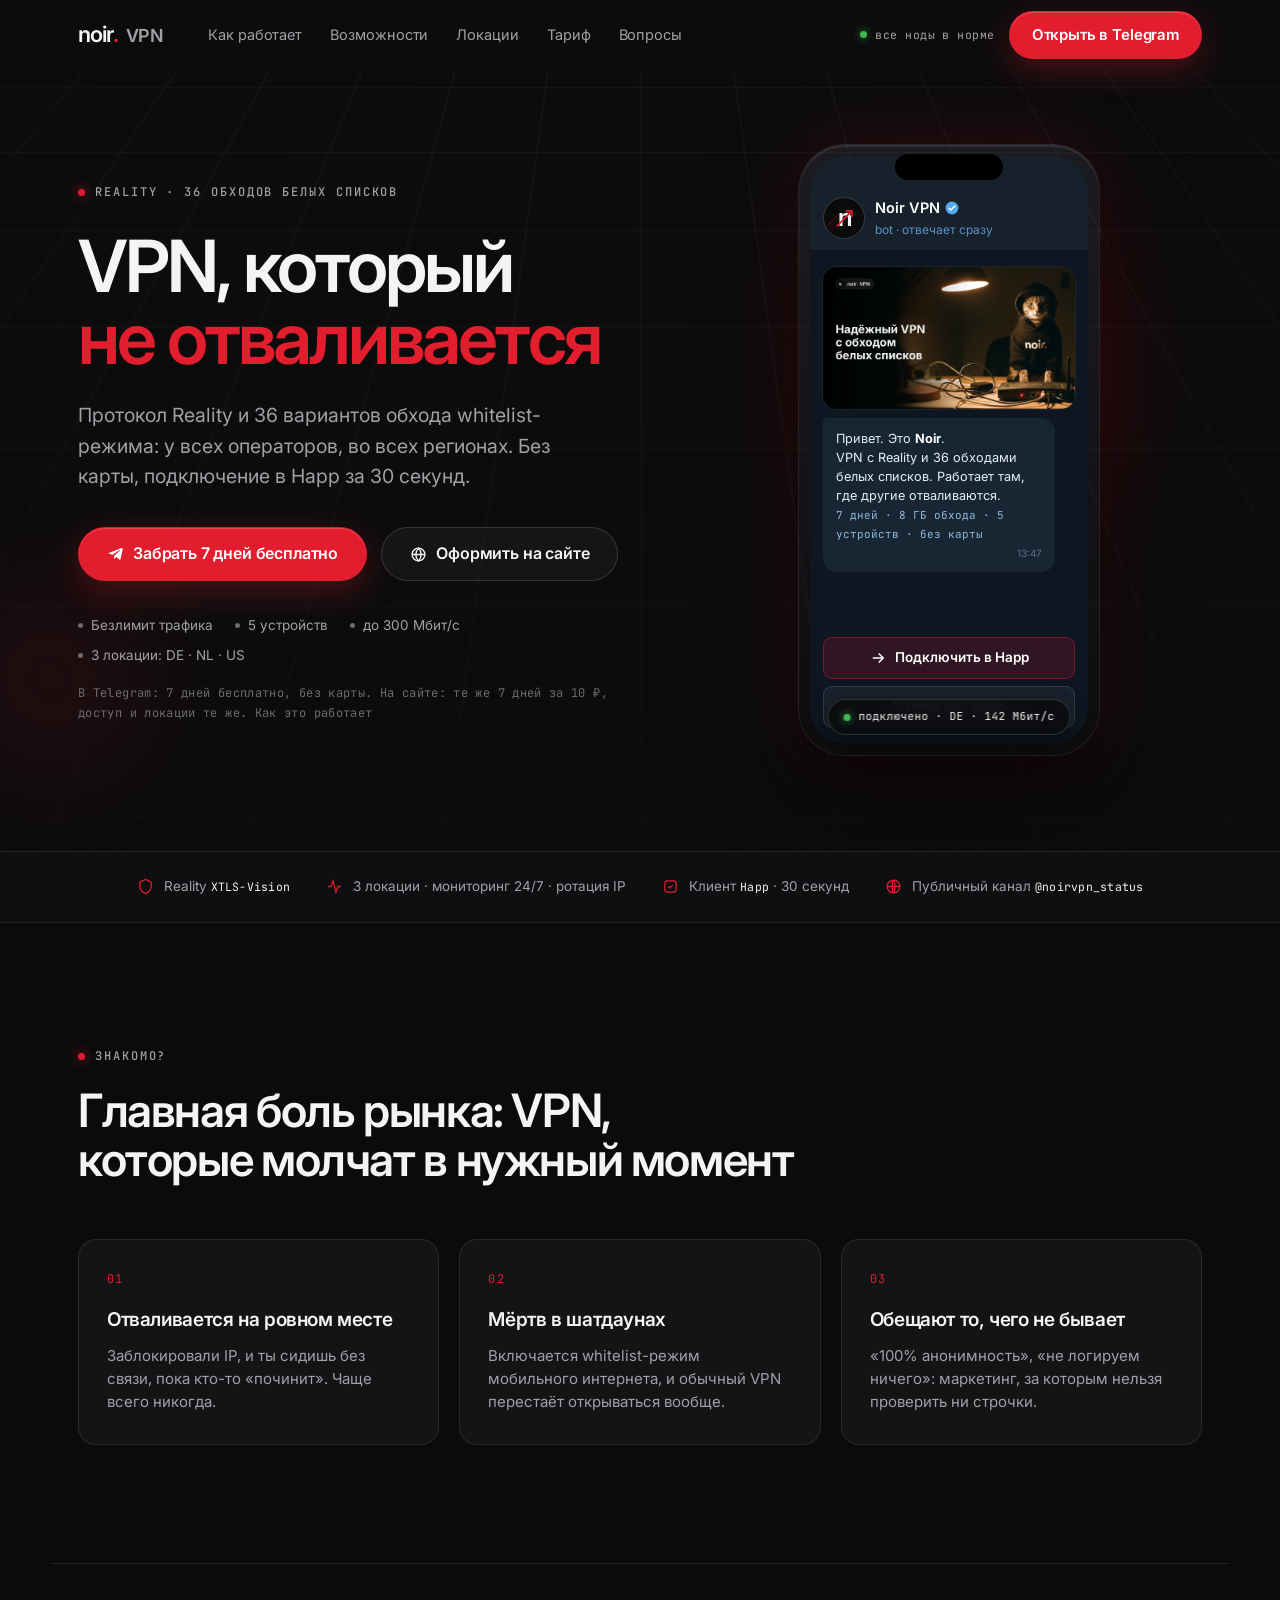
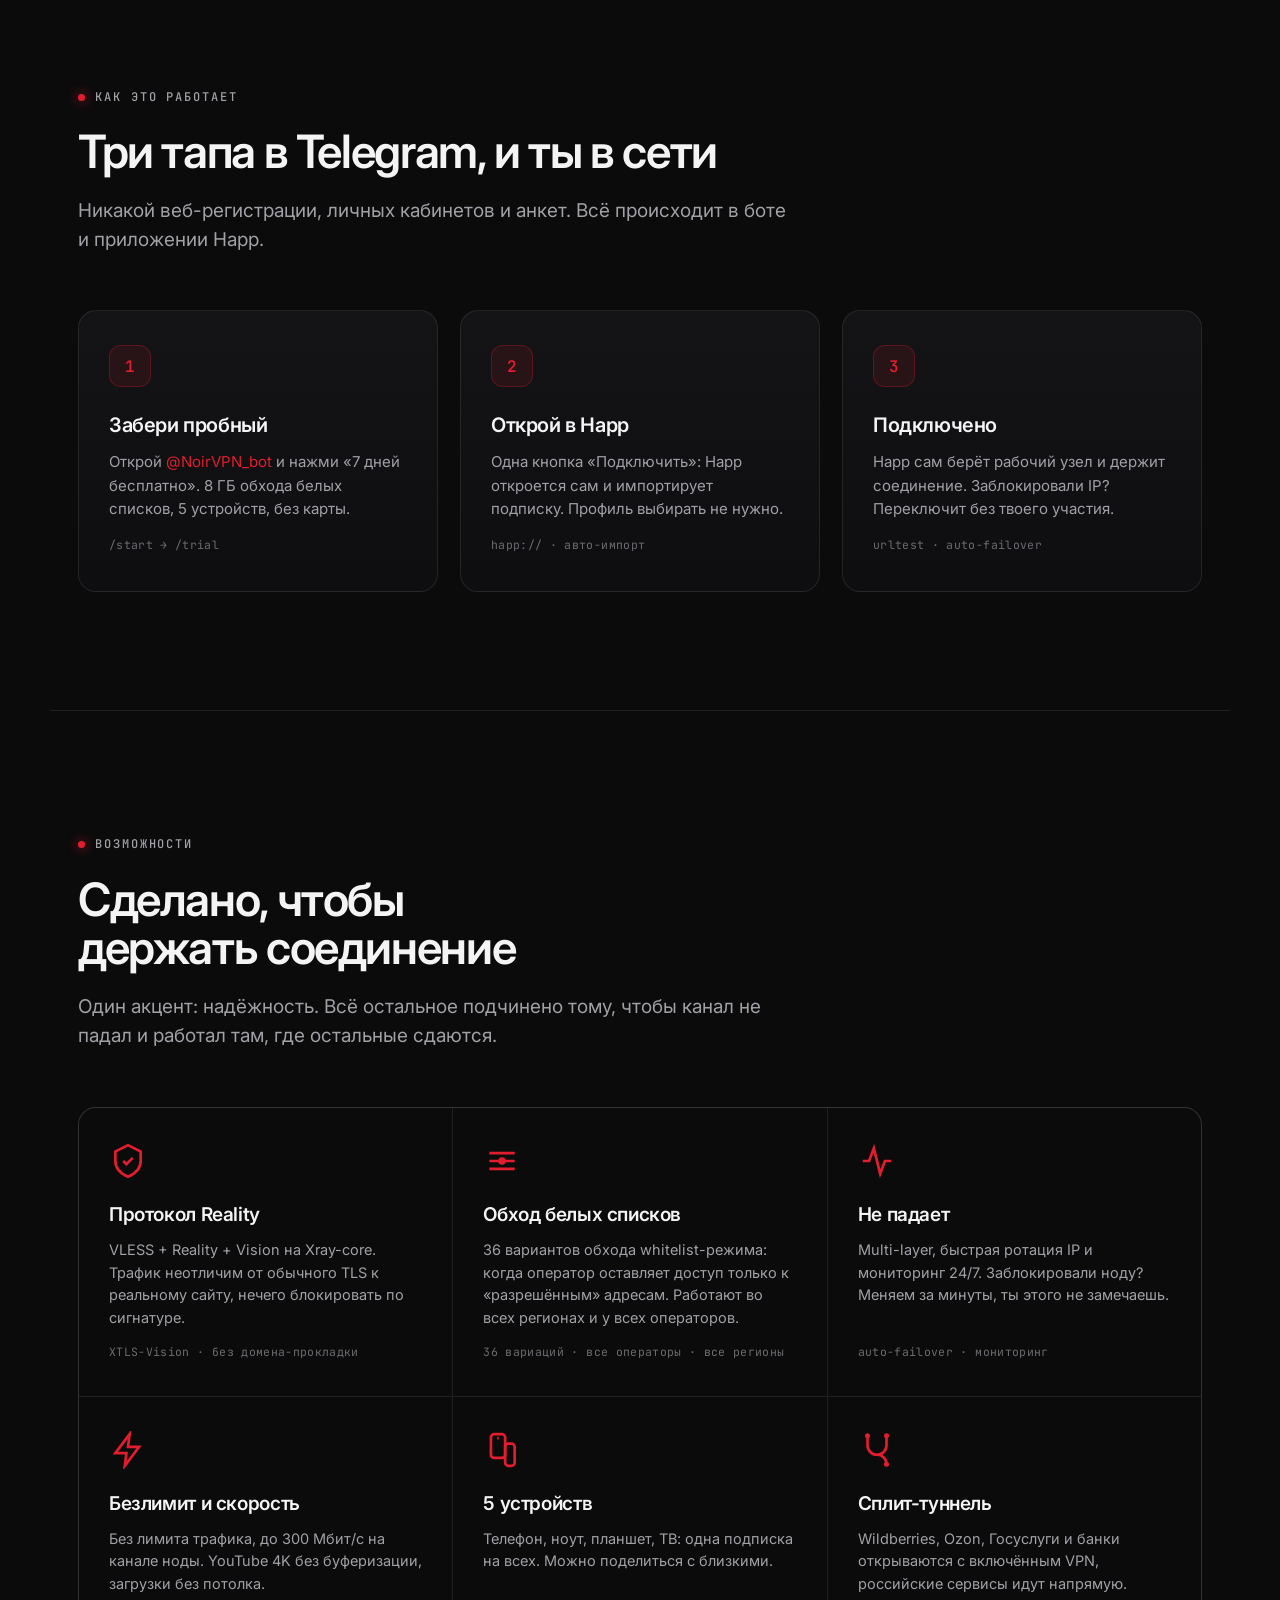
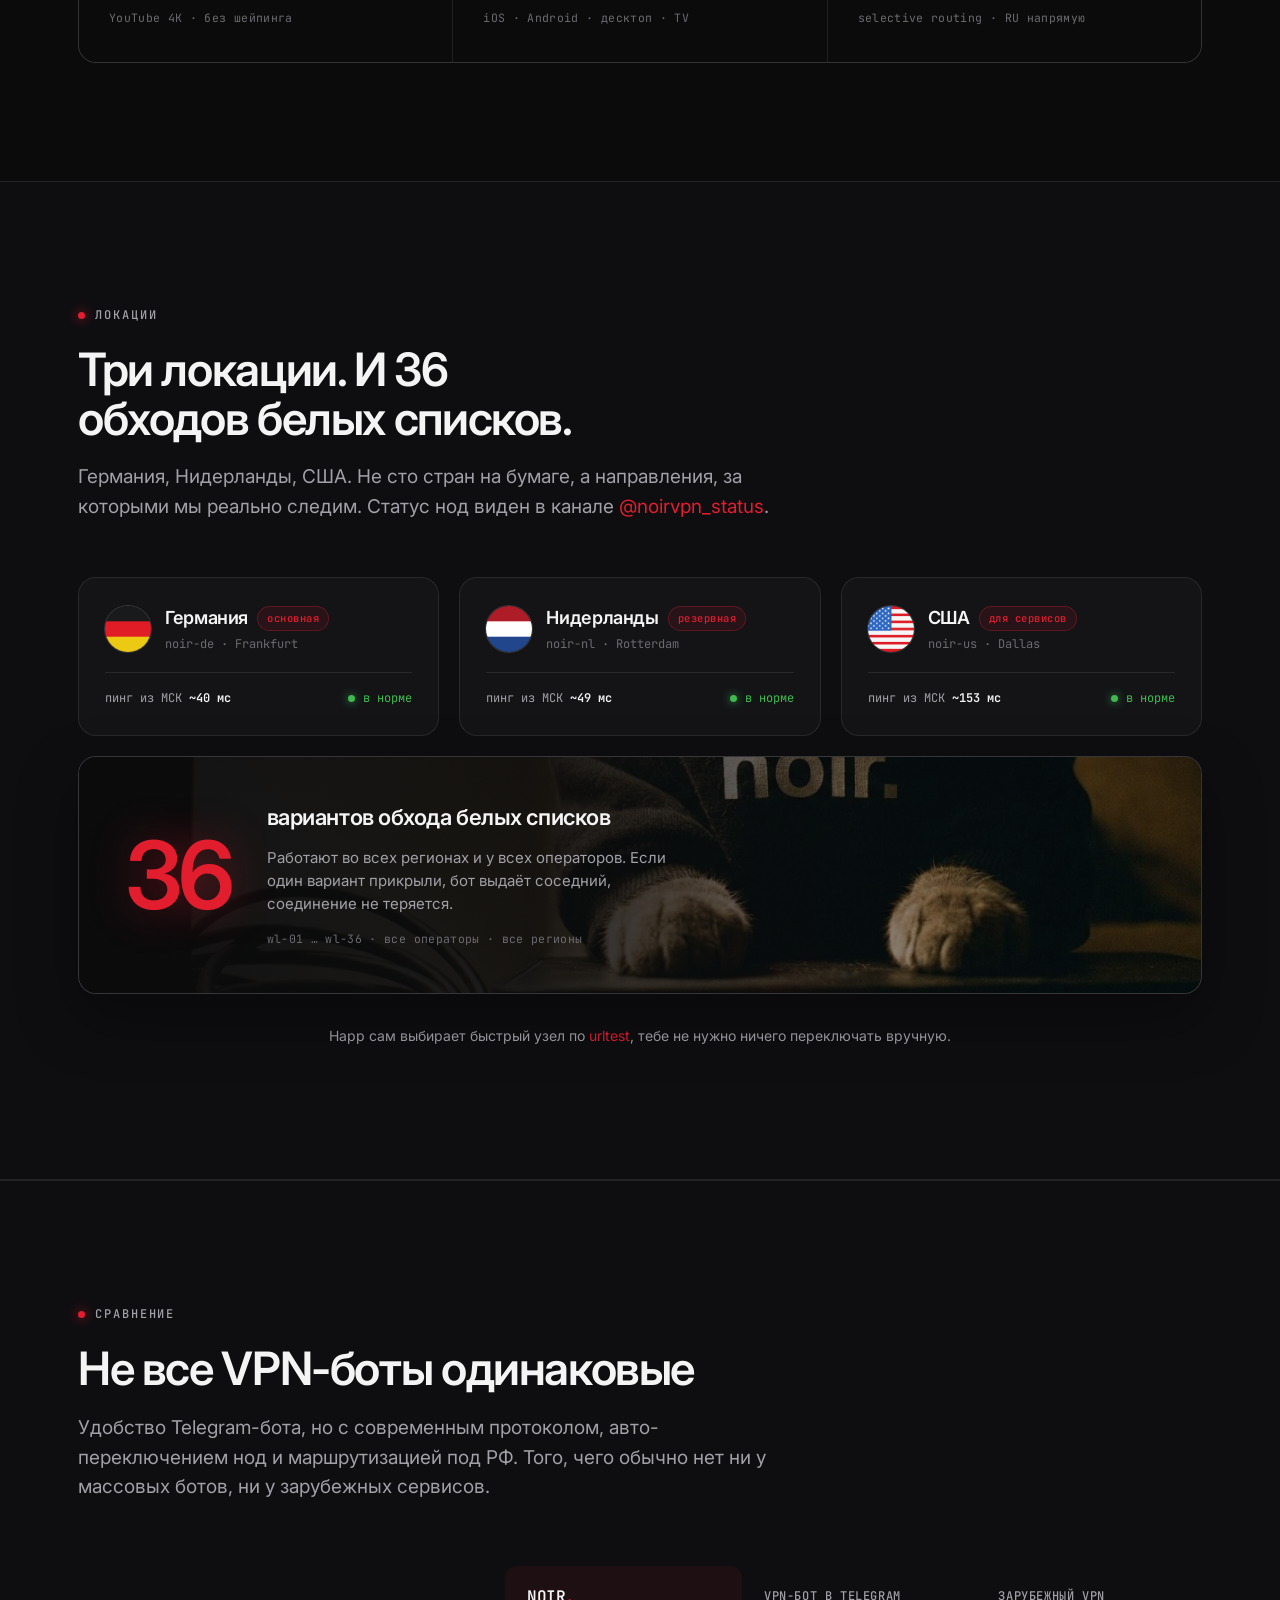
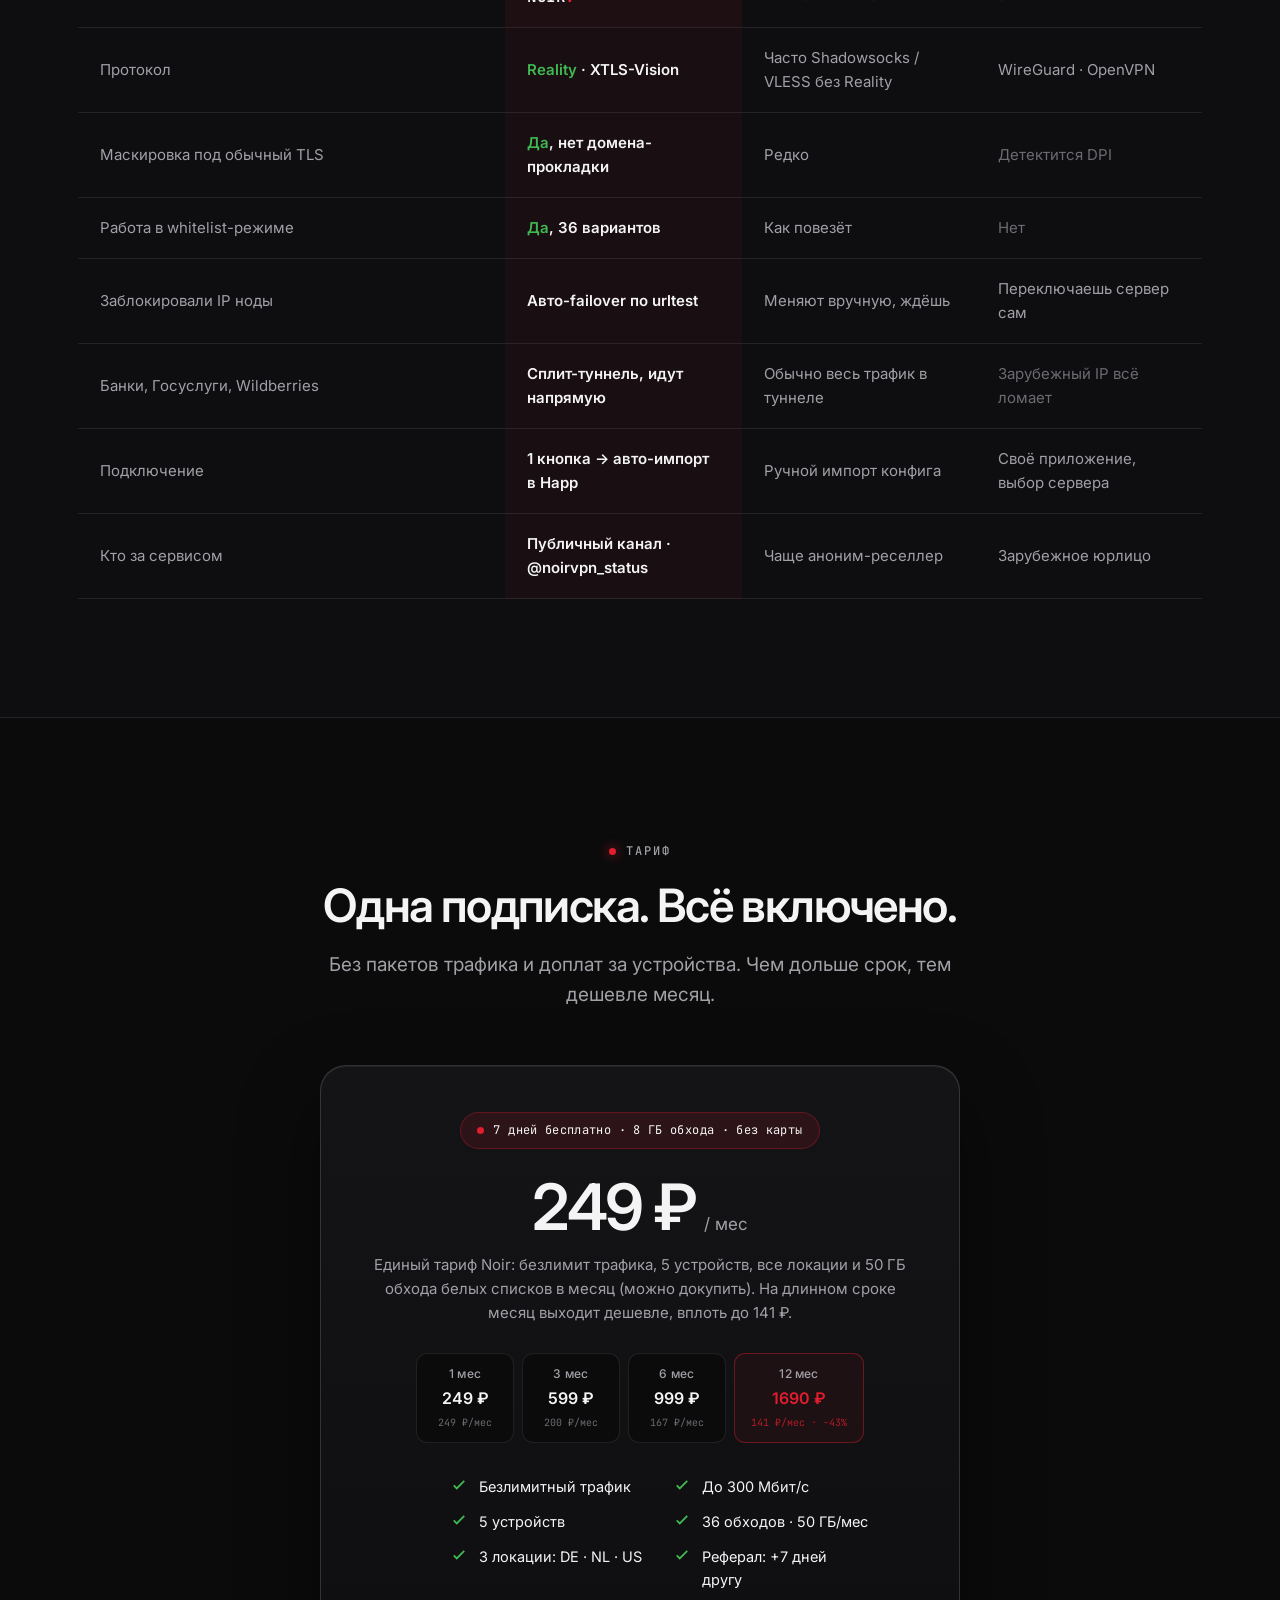
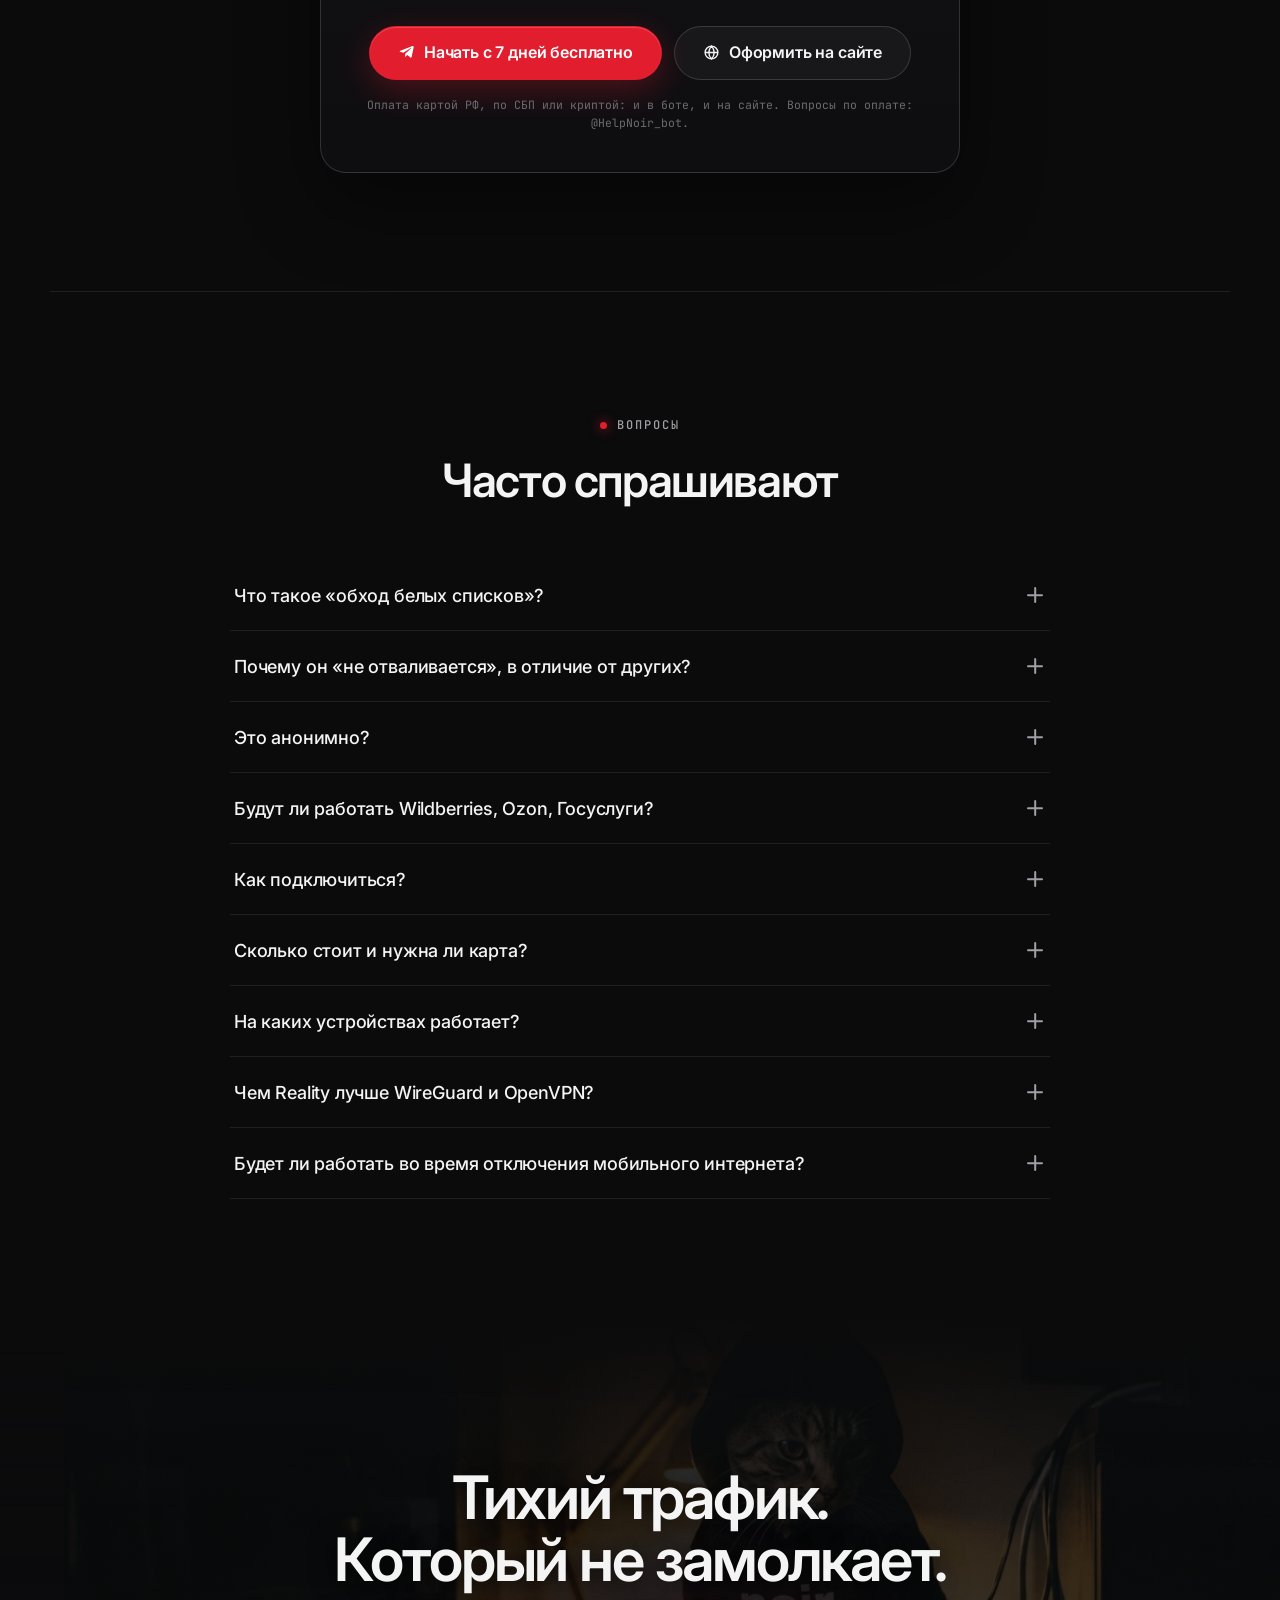
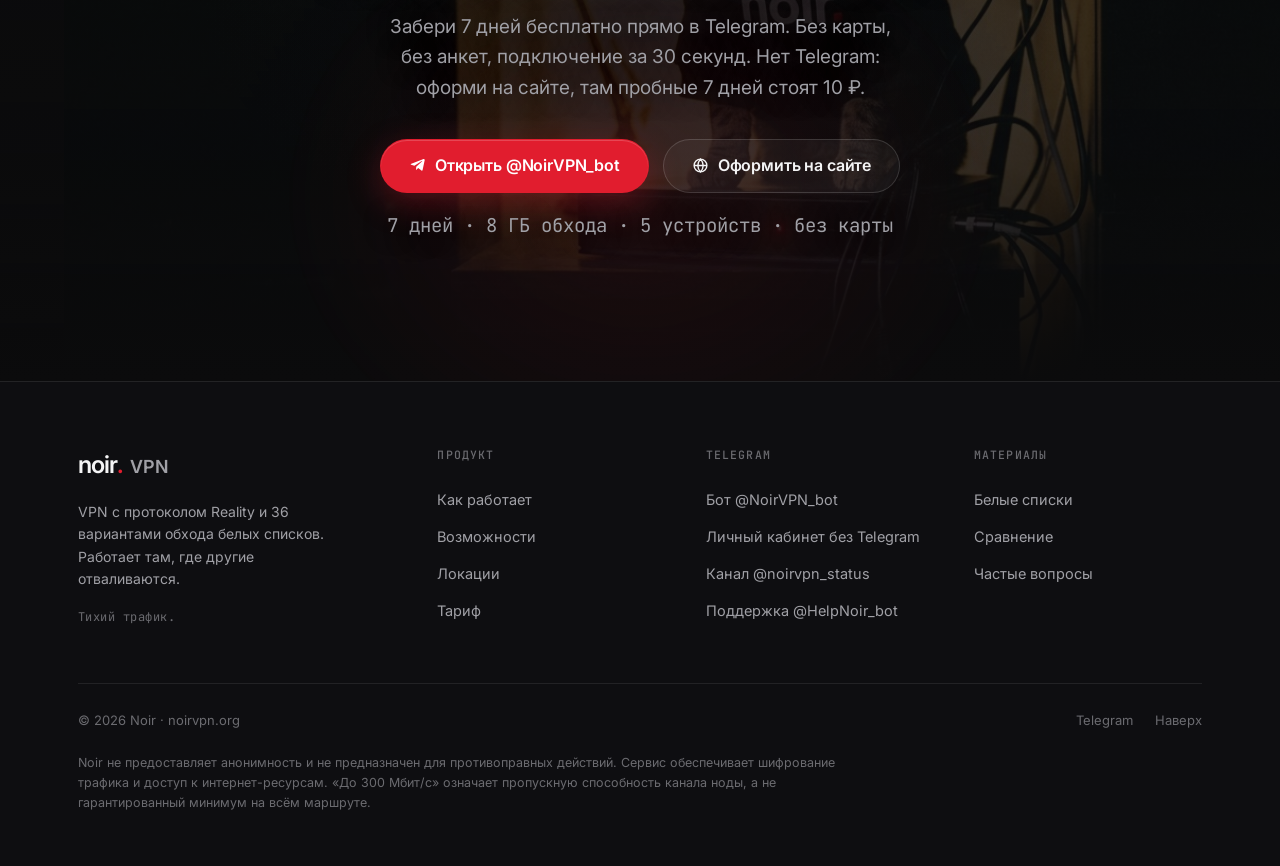
==== commit 32b7e41e: "лендинг: новый значок и второй путь подключения, без Telegram Значок заменён на присланный владельце" ====
--- a/index.html
+++ b/index.html
@@ -24,7 +24,8 @@
 <meta name="twitter:description" content="Reality и 36 вариантов обхода белых списков. 7 дней бесплатно, без карты." />
 <meta name="twitter:image" content="https://noirvpn.org/og.png" />
 
-<link rel="icon" href="favicon.svg" type="image/svg+xml" />
+<link rel="icon" href="favicon.ico" sizes="32x32" />
+<link rel="icon" href="icon-192.png" type="image/png" sizes="192x192" />
 <link rel="apple-touch-icon" href="icon-180.png" />
 
 <link rel="preconnect" href="https://fonts.googleapis.com" />
@@ -165,6 +166,7 @@
   <a href="#pricing">Тариф</a>
   <a href="#faq">Вопросы</a>
   <a class="btn btn-primary" href="https://t.me/NoirVPN_bot?start=lp" target="_blank" rel="noopener">Открыть в Telegram</a>
+  <a class="btn btn-ghost" href="https://id.heynoir.com/?from=lp">Оформить на сайте</a>
 </nav>
 
 <span id="top"></span>
@@ -186,15 +188,19 @@
           <svg viewBox="0 0 24 24" fill="currentColor"><path d="M21.9 4.3c.3-1.3-.5-1.8-1.3-1.5L3.3 9.6c-1.2.5-1.2 1.1-.2 1.4l4.5 1.4 10.4-6.6c.5-.3.9-.1.6.2l-8.4 7.6-.3 4.6c.5 0 .7-.2.9-.4l2.2-2.1 4.6 3.4c.8.5 1.4.2 1.6-.8l3-13.9z"/></svg>
           Забрать 7 дней бесплатно
         </a>
-        <a class="btn btn-ghost btn-lg" href="#how">Как это работает</a>
-      </div>
+        <a class="btn btn-ghost btn-lg" href="https://id.heynoir.com/?from=lp">
+          <svg viewBox="0 0 24 24" fill="none" stroke="currentColor" stroke-width="2"><circle cx="12" cy="12" r="9"/><path d="M3 12h18M12 3c2.5 2.7 3.8 5.7 3.8 9s-1.3 6.3-3.8 9c-2.5-2.7-3.8-5.7-3.8-9S9.5 5.7 12 3z"/></svg>
+          Оформить на сайте
+        </a>
+      </div>
+
       <div class="hero-trust">
         <span>Безлимит трафика</span>
         <span>5 устройств</span>
         <span>до 300 Мбит/с</span>
         <span>3 локации: DE · NL · US</span>
       </div>
-      <p class="hero-note">8 ГБ обхода белых списков на пробном · без карты · без привязки</p>
+      <p class="hero-note">В Telegram: 7 дней бесплатно, без карты. На сайте: те же 7 дней за 10 ₽, доступ и локации те же. <a href="#how">Как это работает</a></p>
     </div>
 
     <!-- phone / Telegram bot mock -->
@@ -524,8 +530,12 @@
           <svg viewBox="0 0 24 24" fill="currentColor"><path d="M21.9 4.3c.3-1.3-.5-1.8-1.3-1.5L3.3 9.6c-1.2.5-1.2 1.1-.2 1.4l4.5 1.4 10.4-6.6c.5-.3.9-.1.6.2l-8.4 7.6-.3 4.6c.5 0 .7-.2.9-.4l2.2-2.1 4.6 3.4c.8.5 1.4.2 1.6-.8l3-13.9z"/></svg>
           Начать с 7 дней бесплатно
         </a>
-      </div>
-      <p class="price-foot">Оплата картой РФ, по СБП или криптой прямо в боте. Вопросы по оплате: @HelpNoir_bot.</p>
+        <a class="btn btn-ghost btn-lg" href="https://id.heynoir.com/?from=lp">
+          <svg viewBox="0 0 24 24" fill="none" stroke="currentColor" stroke-width="2"><circle cx="12" cy="12" r="9"/><path d="M3 12h18M12 3c2.5 2.7 3.8 5.7 3.8 9s-1.3 6.3-3.8 9c-2.5-2.7-3.8-5.7-3.8-9S9.5 5.7 12 3z"/></svg>
+          Оформить на сайте
+        </a>
+      </div>
+      <p class="price-foot">Оплата картой РФ, по СБП или криптой: и в боте, и на сайте. Вопросы по оплате: @HelpNoir_bot.</p>
     </div>
   </div>
 </section>
@@ -586,11 +596,15 @@
   <div class="fglow"></div>
   <div class="wrap">
     <h2 class="reveal">Тихий трафик.<br/>Который не замолкает.</h2>
-    <p class="reveal">Забери 7 дней бесплатно прямо в Telegram. Без карты, без анкет, подключение за 30 секунд.</p>
+    <p class="reveal">Забери 7 дней бесплатно прямо в Telegram. Без карты, без анкет, подключение за 30 секунд. Нет Telegram: оформи на сайте, там пробные 7 дней стоят 10 ₽.</p>
     <div class="hero-cta reveal">
       <a class="btn btn-primary btn-lg" href="https://t.me/NoirVPN_bot?start=lp" target="_blank" rel="noopener">
         <svg viewBox="0 0 24 24" fill="currentColor"><path d="M21.9 4.3c.3-1.3-.5-1.8-1.3-1.5L3.3 9.6c-1.2.5-1.2 1.1-.2 1.4l4.5 1.4 10.4-6.6c.5-.3.9-.1.6.2l-8.4 7.6-.3 4.6c.5 0 .7-.2.9-.4l2.2-2.1 4.6 3.4c.8.5 1.4.2 1.6-.8l3-13.9z"/></svg>
         Открыть @NoirVPN_bot
+      </a>
+      <a class="btn btn-ghost btn-lg" href="https://id.heynoir.com/?from=lp">
+        <svg viewBox="0 0 24 24" fill="none" stroke="currentColor" stroke-width="2"><circle cx="12" cy="12" r="9"/><path d="M3 12h18M12 3c2.5 2.7 3.8 5.7 3.8 9s-1.3 6.3-3.8 9c-2.5-2.7-3.8-5.7-3.8-9S9.5 5.7 12 3z"/></svg>
+        Оформить на сайте
       </a>
     </div>
     <p class="price-foot reveal" style="margin-top:18px">7 дней · 8 ГБ обхода · 5 устройств · без карты</p>
@@ -616,6 +630,7 @@
       <div class="foot-col">
         <h4>Telegram</h4>
         <a href="https://t.me/NoirVPN_bot?start=lp" target="_blank" rel="noopener">Бот @NoirVPN_bot</a>
+        <a href="https://id.heynoir.com/?from=lp">Личный кабинет без Telegram</a>
         <a href="https://t.me/noirvpn_status" target="_blank" rel="noopener">Канал @noirvpn_status</a>
         <a href="https://t.me/HelpNoir_bot" target="_blank" rel="noopener">Поддержка @HelpNoir_bot</a>
       </div>
--- a/noir-landing.css
+++ b/noir-landing.css
@@ -435,7 +435,9 @@
 .price-incl{display:grid;grid-template-columns:1fr 1fr;gap:12px 26px;margin:32px auto 0;max-width:460px;text-align:left;}
 .price-incl li{display:flex;gap:11px;font-size:14.5px;color:var(--text);list-style:none;}
 .price-incl li svg{width:18px;height:18px;color:var(--success);flex:none;margin-top:1px;}
-.price-cta{margin:34px 0 0;}
+/* Две кнопки: Telegram и сайт. В ряд на широком экране, в столбик на узком:
+   сжатые до половины ширины они читаются как одна кнопка с опечаткой. */
+.price-cta{margin:34px 0 0;display:flex;gap:12px;flex-wrap:wrap;justify-content:center;}
 .price-foot{margin:16px 0 0;font-family:var(--mono);font-size:11.5px;color:var(--faint);}
 
 /* ============================================================
@@ -608,8 +610,9 @@
 @media (max-width:560px){
   .hero-cta{flex-direction:column;}
   .hero-cta .btn{width:100%;}
+  .price-cta{flex-direction:column;}
+  .price-cta .btn{width:100%;}
   .btn-lg{white-space:normal;height:auto;min-height:54px;padding-top:10px;padding-bottom:10px;text-align:center;}
-  .price-cta .btn{width:100%;}
   .price-card{padding:34px 20px 30px;}
   .price-amount .num{font-size:50px;}
   .price-terms{gap:8px;}
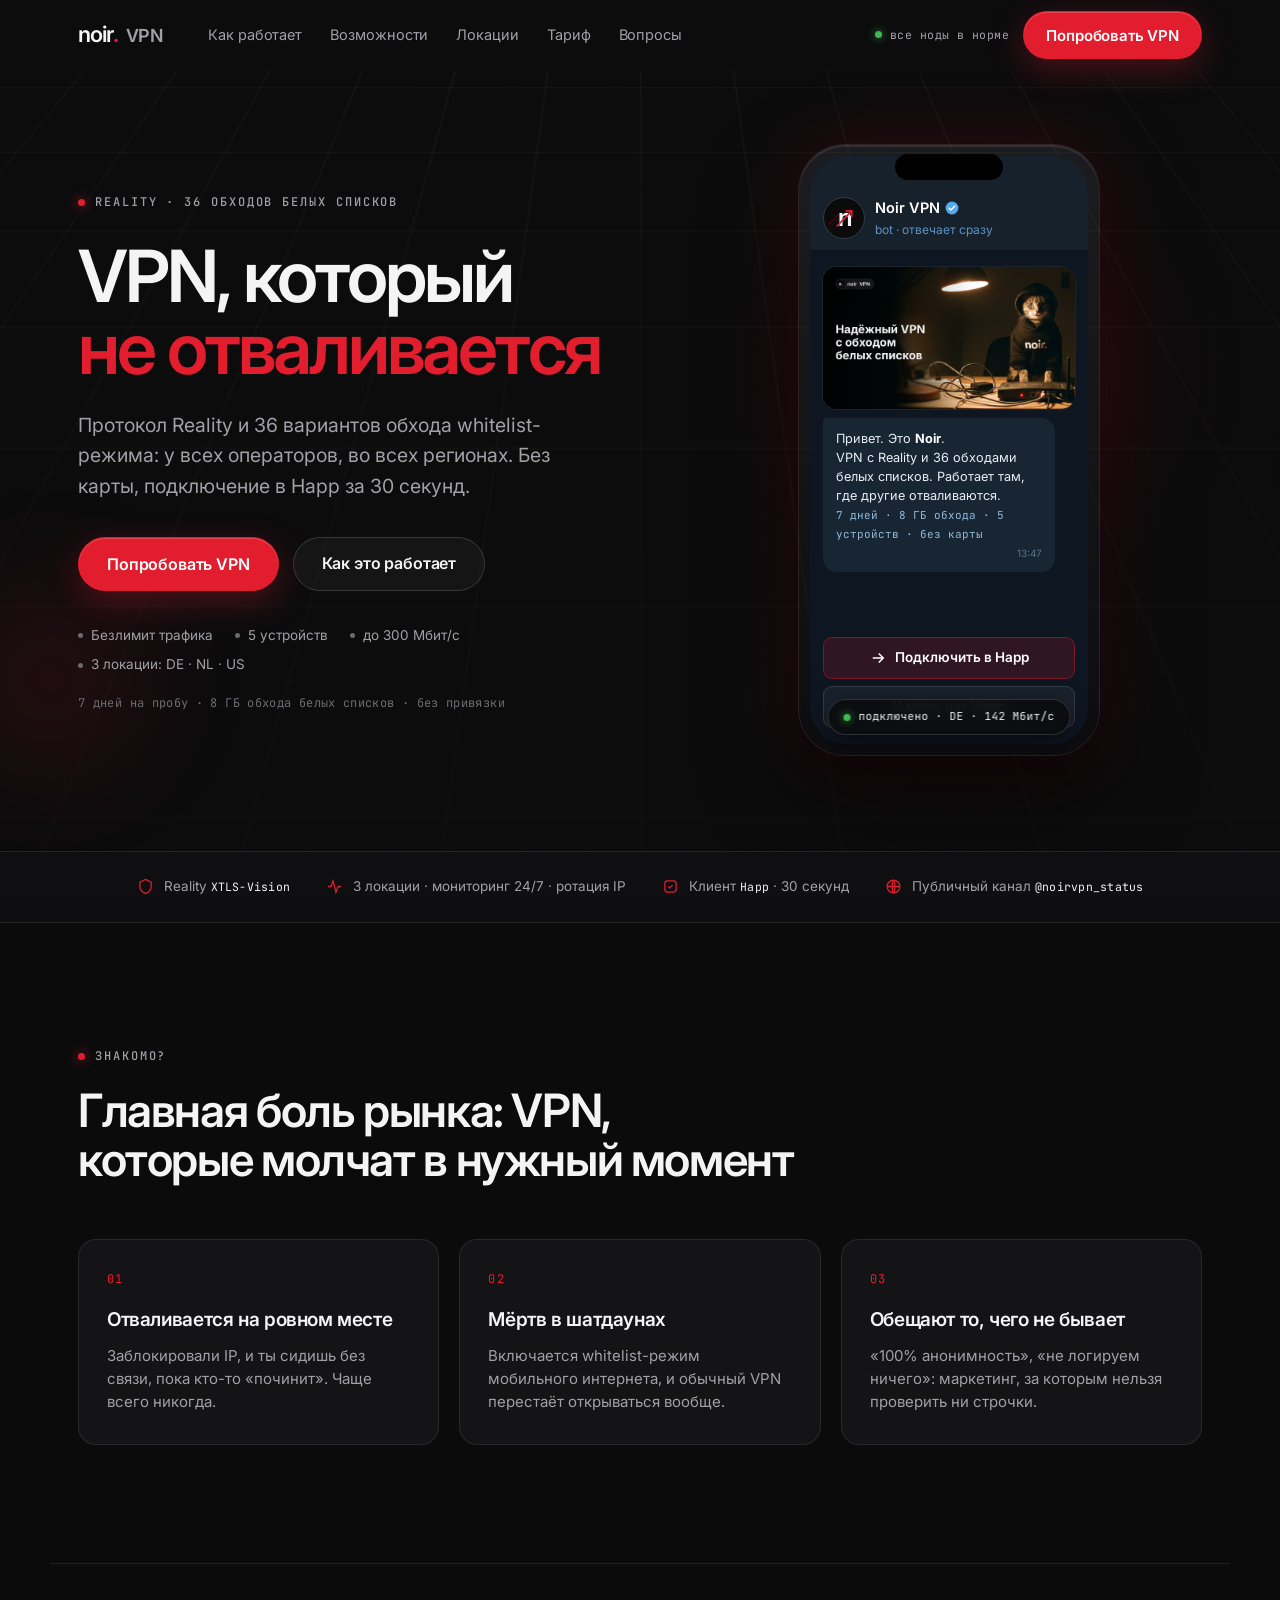
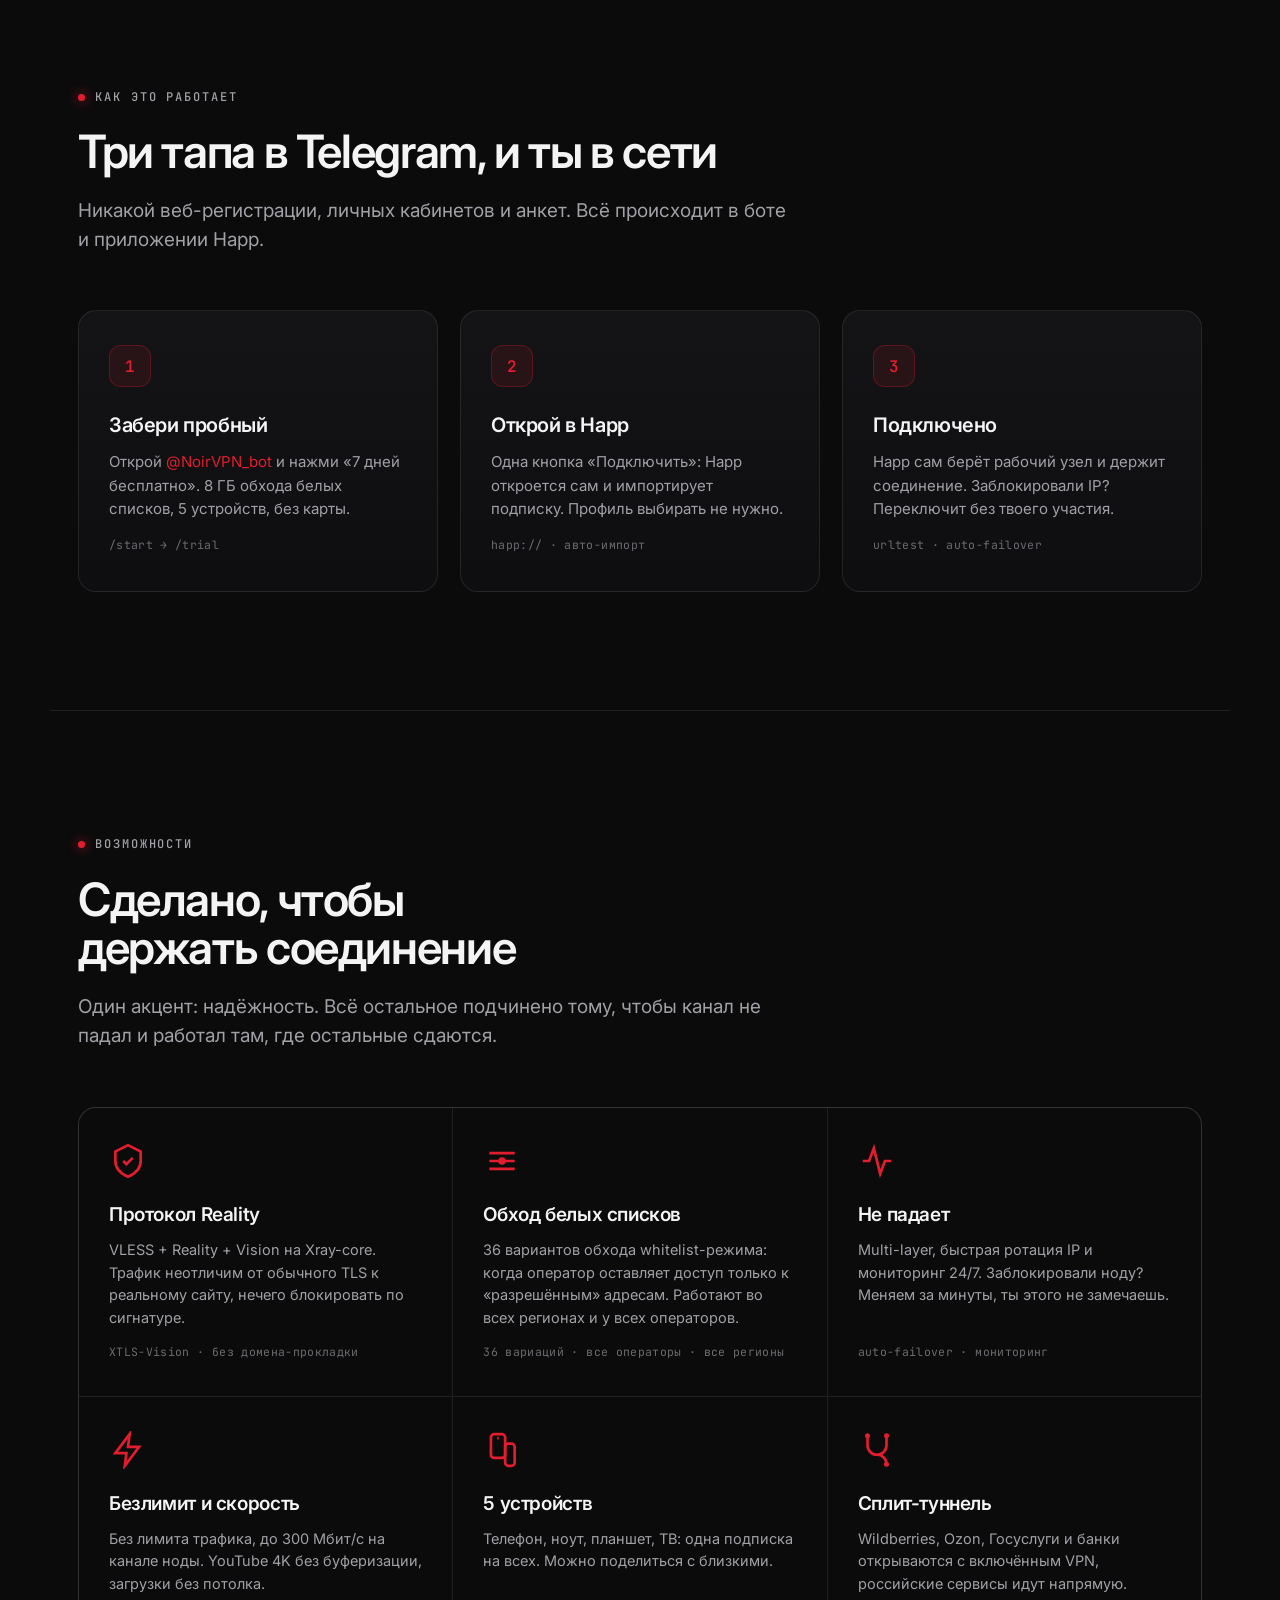
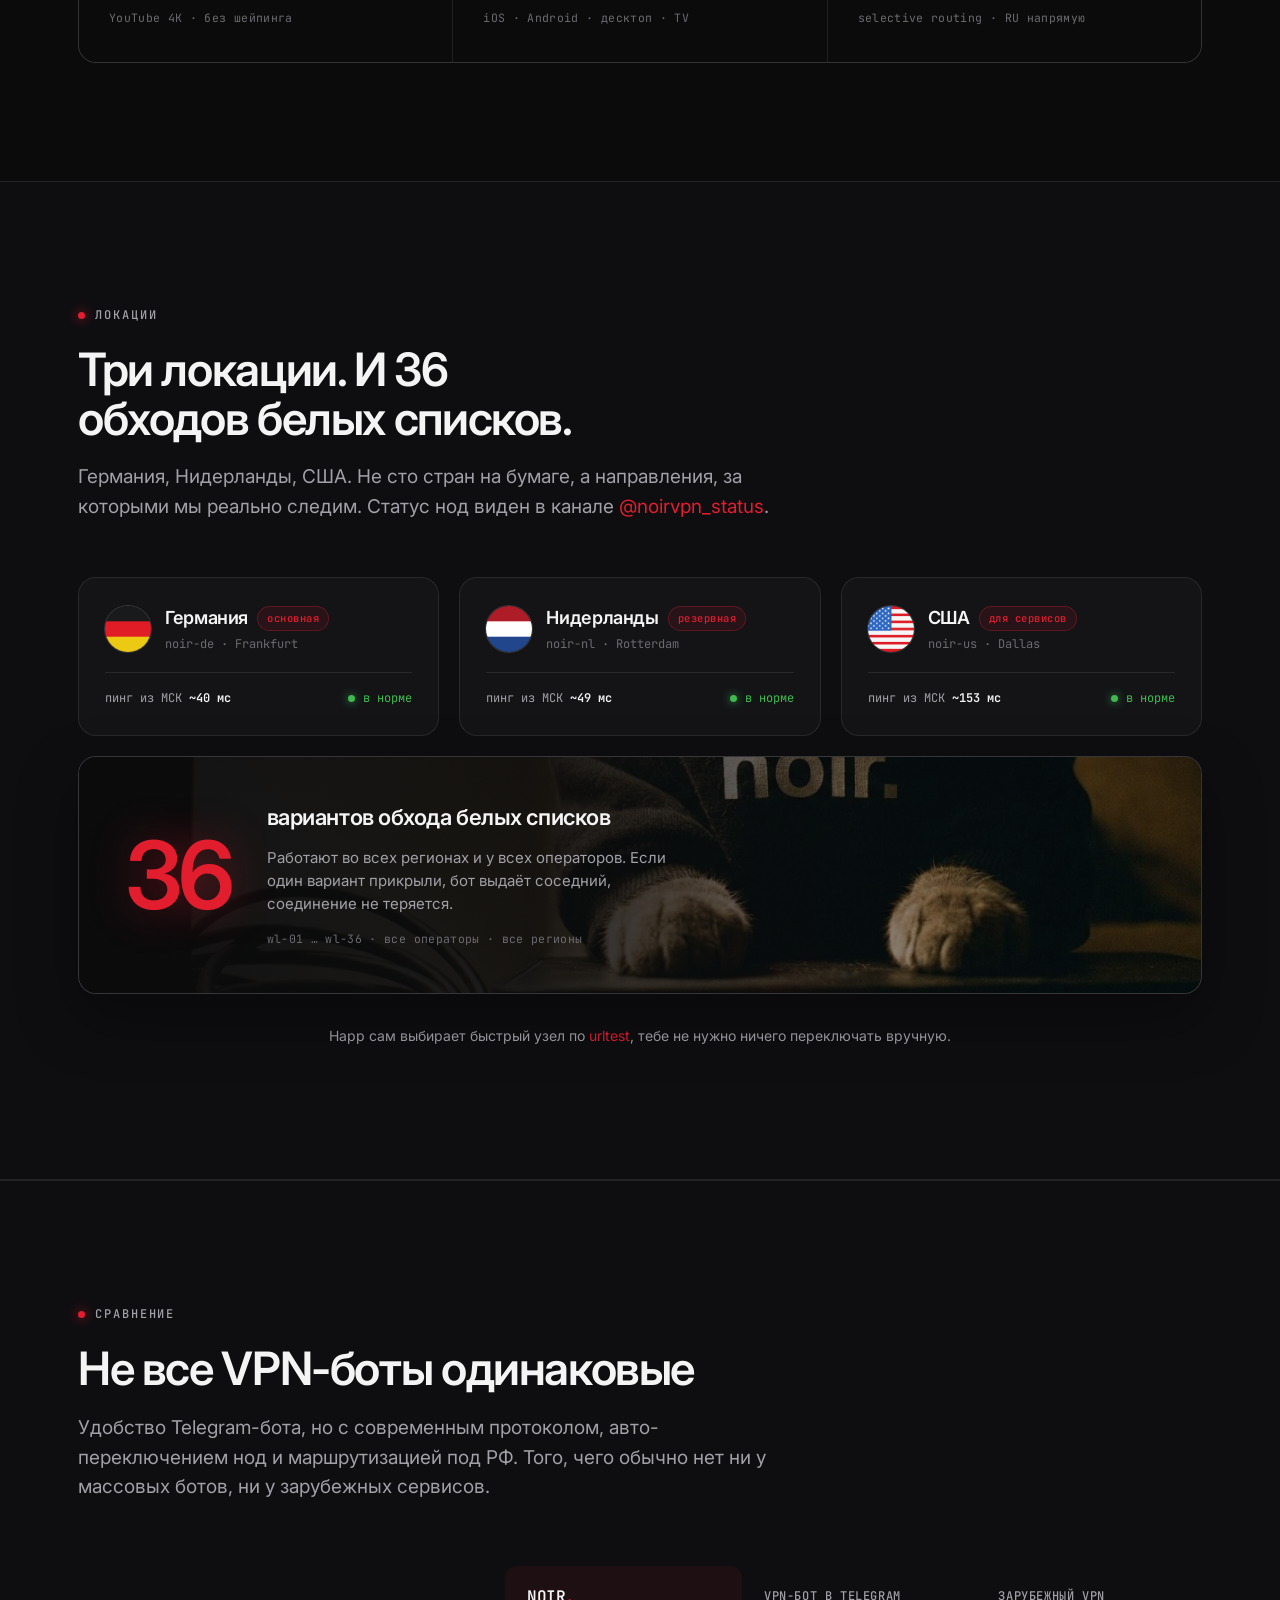
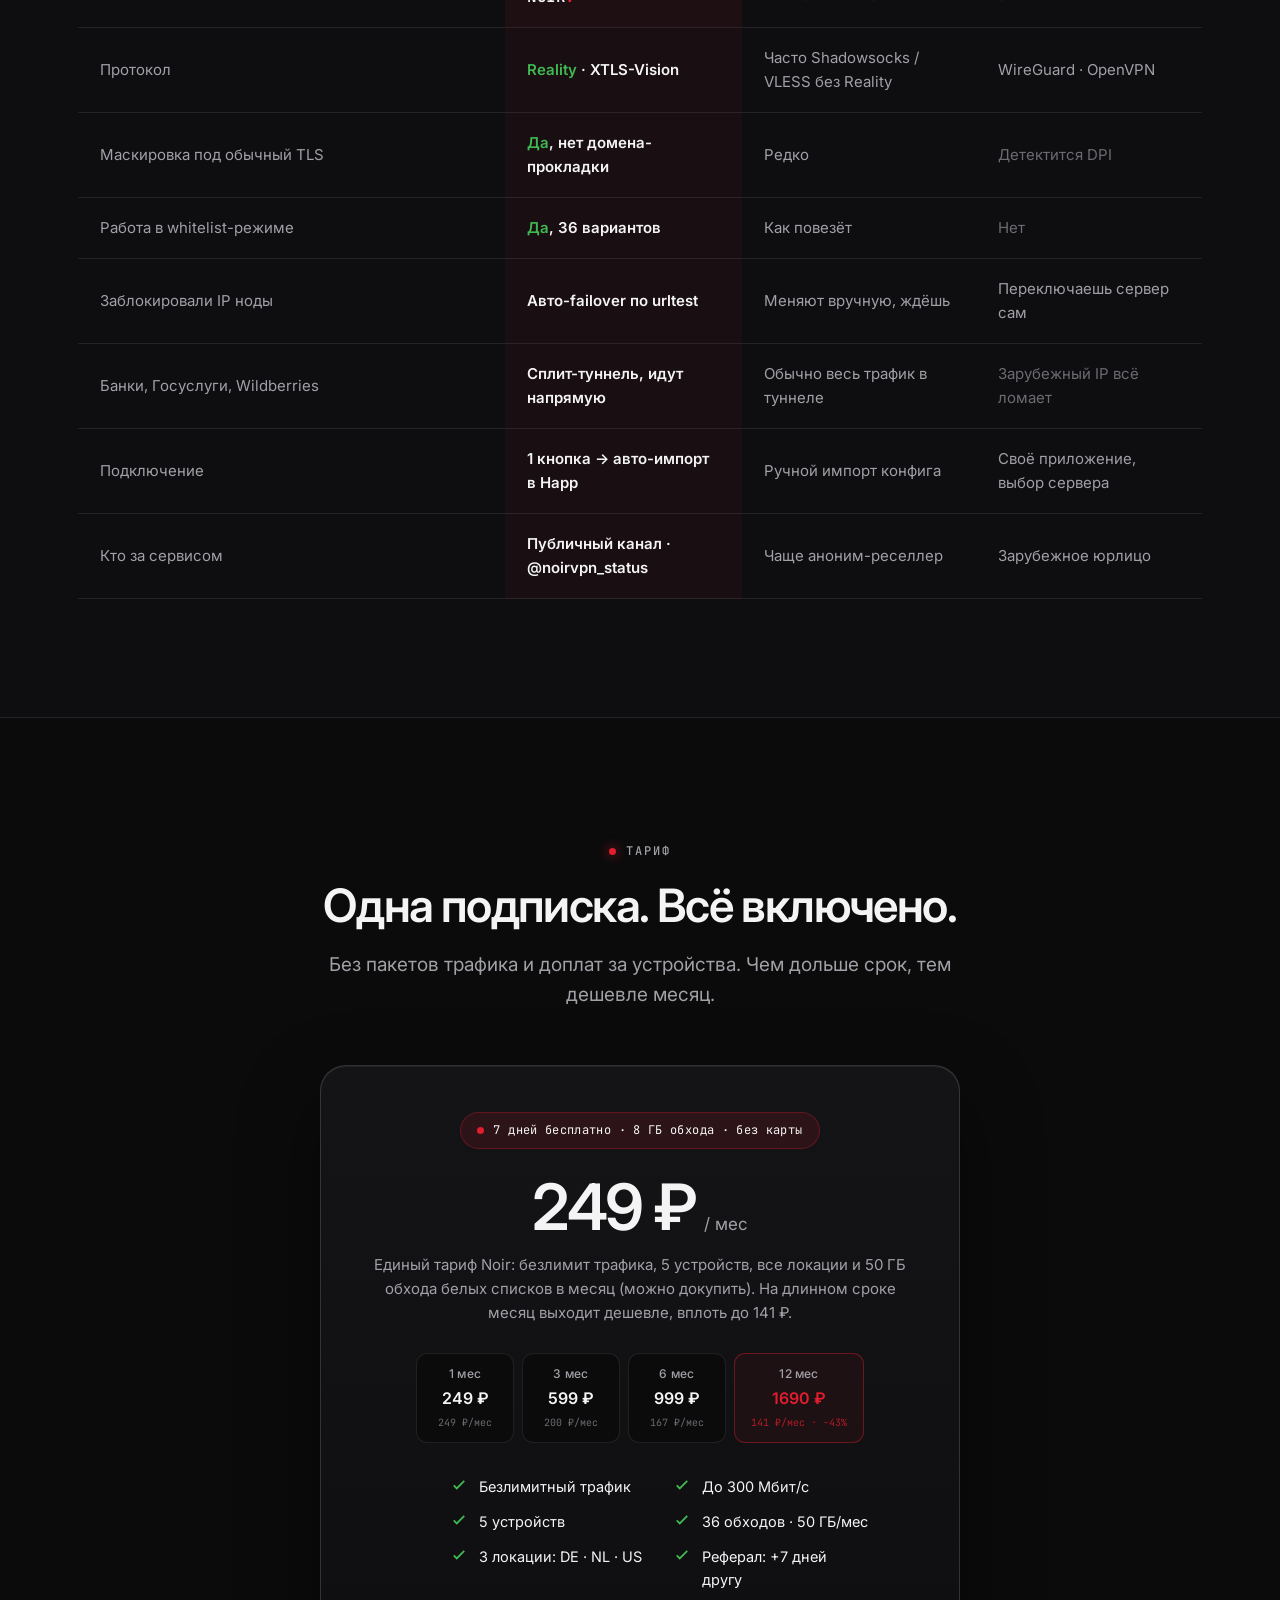
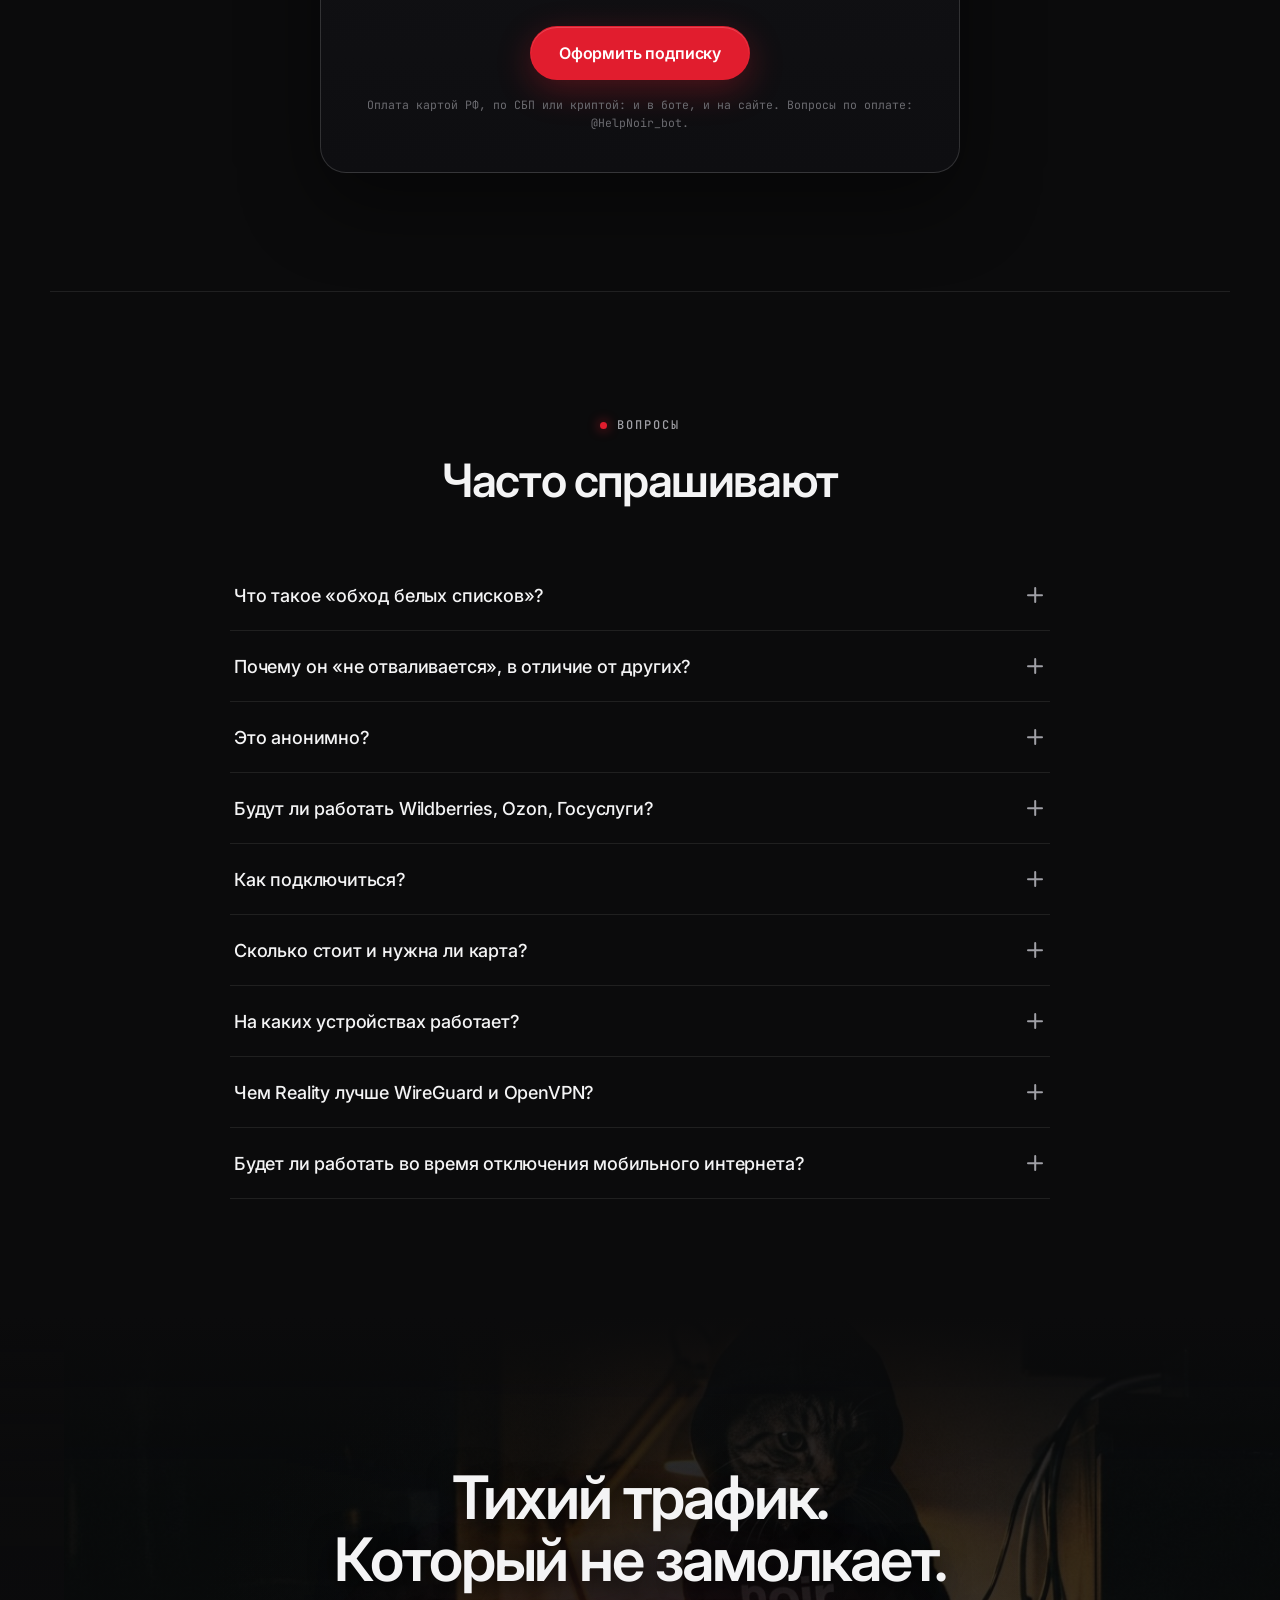
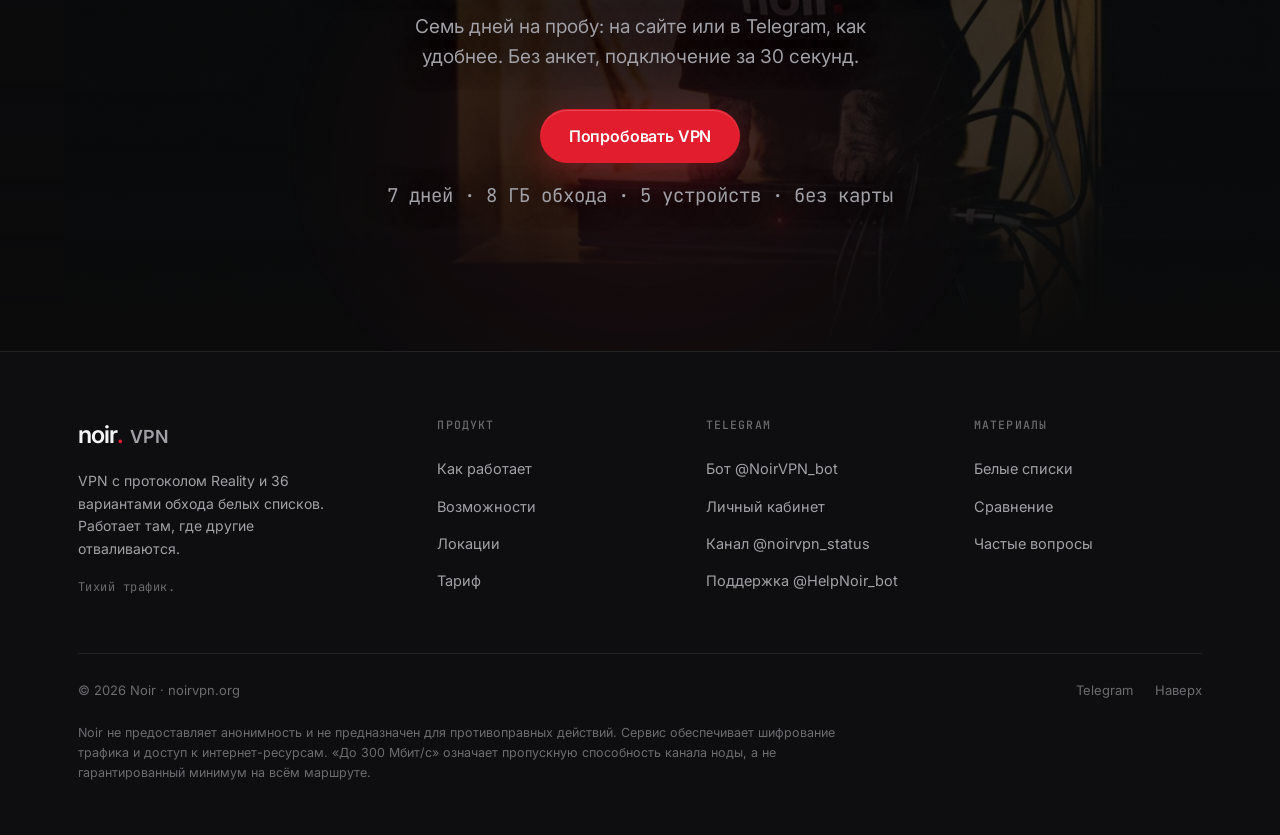
==== commit 365b1b14: "лендинг: один CTA, выбор пути шторкой, веб основным Прошлая правка развесила по странице пары кнопок" ====
--- a/index.html
+++ b/index.html
@@ -150,9 +150,7 @@
     </nav>
     <div class="nav-cta">
       <span class="nav-status"><span class="live"></span>все ноды в норме</span>
-      <a class="btn btn-primary" href="https://t.me/NoirVPN_bot?start=lp" target="_blank" rel="noopener">
-        Открыть в Telegram
-      </a>
+      <button class="btn btn-primary" type="button" data-cta>Попробовать VPN</button>
       <button class="nav-burger" id="burger" aria-label="Меню"><i></i><i></i><i></i></button>
     </div>
   </div>
@@ -165,8 +163,7 @@
   <a href="#locations">Локации</a>
   <a href="#pricing">Тариф</a>
   <a href="#faq">Вопросы</a>
-  <a class="btn btn-primary" href="https://t.me/NoirVPN_bot?start=lp" target="_blank" rel="noopener">Открыть в Telegram</a>
-  <a class="btn btn-ghost" href="https://id.heynoir.com/?from=lp">Оформить на сайте</a>
+  <button class="btn btn-primary" type="button" data-cta>Попробовать VPN</button>
 </nav>
 
 <span id="top"></span>
@@ -184,14 +181,8 @@
       <h1>VPN, который <em>не&nbsp;отваливается</em></h1>
       <p class="hero-sub">Протокол Reality и 36 вариантов обхода whitelist-режима: у всех операторов, во всех регионах. Без карты, подключение в Happ за&nbsp;30&nbsp;секунд.</p>
       <div class="hero-cta">
-        <a class="btn btn-primary btn-lg" href="https://t.me/NoirVPN_bot?start=lp" target="_blank" rel="noopener">
-          <svg viewBox="0 0 24 24" fill="currentColor"><path d="M21.9 4.3c.3-1.3-.5-1.8-1.3-1.5L3.3 9.6c-1.2.5-1.2 1.1-.2 1.4l4.5 1.4 10.4-6.6c.5-.3.9-.1.6.2l-8.4 7.6-.3 4.6c.5 0 .7-.2.9-.4l2.2-2.1 4.6 3.4c.8.5 1.4.2 1.6-.8l3-13.9z"/></svg>
-          Забрать 7 дней бесплатно
-        </a>
-        <a class="btn btn-ghost btn-lg" href="https://id.heynoir.com/?from=lp">
-          <svg viewBox="0 0 24 24" fill="none" stroke="currentColor" stroke-width="2"><circle cx="12" cy="12" r="9"/><path d="M3 12h18M12 3c2.5 2.7 3.8 5.7 3.8 9s-1.3 6.3-3.8 9c-2.5-2.7-3.8-5.7-3.8-9S9.5 5.7 12 3z"/></svg>
-          Оформить на сайте
-        </a>
+        <button class="btn btn-primary btn-lg" type="button" data-cta>Попробовать VPN</button>
+        <a class="btn btn-ghost btn-lg" href="#how">Как это работает</a>
       </div>
 
       <div class="hero-trust">
@@ -200,7 +191,7 @@
         <span>до 300 Мбит/с</span>
         <span>3 локации: DE · NL · US</span>
       </div>
-      <p class="hero-note">В Telegram: 7 дней бесплатно, без карты. На сайте: те же 7 дней за 10 ₽, доступ и локации те же. <a href="#how">Как это работает</a></p>
+      <p class="hero-note">7 дней на пробу · 8 ГБ обхода белых списков · без привязки</p>
     </div>
 
     <!-- phone / Telegram bot mock -->
@@ -526,14 +517,7 @@
         <li><svg viewBox="0 0 24 24" fill="none" stroke="currentColor" stroke-width="2.4"><path d="M5 12.5l4 4 10-10"/></svg> Реферал: +7 дней другу</li>
       </ul>
       <div class="price-cta">
-        <a class="btn btn-primary btn-lg" href="https://t.me/NoirVPN_bot?start=lp" target="_blank" rel="noopener">
-          <svg viewBox="0 0 24 24" fill="currentColor"><path d="M21.9 4.3c.3-1.3-.5-1.8-1.3-1.5L3.3 9.6c-1.2.5-1.2 1.1-.2 1.4l4.5 1.4 10.4-6.6c.5-.3.9-.1.6.2l-8.4 7.6-.3 4.6c.5 0 .7-.2.9-.4l2.2-2.1 4.6 3.4c.8.5 1.4.2 1.6-.8l3-13.9z"/></svg>
-          Начать с 7 дней бесплатно
-        </a>
-        <a class="btn btn-ghost btn-lg" href="https://id.heynoir.com/?from=lp">
-          <svg viewBox="0 0 24 24" fill="none" stroke="currentColor" stroke-width="2"><circle cx="12" cy="12" r="9"/><path d="M3 12h18M12 3c2.5 2.7 3.8 5.7 3.8 9s-1.3 6.3-3.8 9c-2.5-2.7-3.8-5.7-3.8-9S9.5 5.7 12 3z"/></svg>
-          Оформить на сайте
-        </a>
+        <button class="btn btn-primary btn-lg" type="button" data-cta>Оформить подписку</button>
       </div>
       <p class="price-foot">Оплата картой РФ, по СБП или криптой: и в боте, и на сайте. Вопросы по оплате: @HelpNoir_bot.</p>
     </div>
@@ -596,16 +580,9 @@
   <div class="fglow"></div>
   <div class="wrap">
     <h2 class="reveal">Тихий трафик.<br/>Который не замолкает.</h2>
-    <p class="reveal">Забери 7 дней бесплатно прямо в Telegram. Без карты, без анкет, подключение за 30 секунд. Нет Telegram: оформи на сайте, там пробные 7 дней стоят 10 ₽.</p>
+    <p class="reveal">Семь дней на пробу: на сайте или в Telegram, как удобнее. Без анкет, подключение за 30 секунд.</p>
     <div class="hero-cta reveal">
-      <a class="btn btn-primary btn-lg" href="https://t.me/NoirVPN_bot?start=lp" target="_blank" rel="noopener">
-        <svg viewBox="0 0 24 24" fill="currentColor"><path d="M21.9 4.3c.3-1.3-.5-1.8-1.3-1.5L3.3 9.6c-1.2.5-1.2 1.1-.2 1.4l4.5 1.4 10.4-6.6c.5-.3.9-.1.6.2l-8.4 7.6-.3 4.6c.5 0 .7-.2.9-.4l2.2-2.1 4.6 3.4c.8.5 1.4.2 1.6-.8l3-13.9z"/></svg>
-        Открыть @NoirVPN_bot
-      </a>
-      <a class="btn btn-ghost btn-lg" href="https://id.heynoir.com/?from=lp">
-        <svg viewBox="0 0 24 24" fill="none" stroke="currentColor" stroke-width="2"><circle cx="12" cy="12" r="9"/><path d="M3 12h18M12 3c2.5 2.7 3.8 5.7 3.8 9s-1.3 6.3-3.8 9c-2.5-2.7-3.8-5.7-3.8-9S9.5 5.7 12 3z"/></svg>
-        Оформить на сайте
-      </a>
+      <button class="btn btn-primary btn-lg" type="button" data-cta>Попробовать VPN</button>
     </div>
     <p class="price-foot reveal" style="margin-top:18px">7 дней · 8 ГБ обхода · 5 устройств · без карты</p>
   </div>
@@ -630,7 +607,7 @@
       <div class="foot-col">
         <h4>Telegram</h4>
         <a href="https://t.me/NoirVPN_bot?start=lp" target="_blank" rel="noopener">Бот @NoirVPN_bot</a>
-        <a href="https://id.heynoir.com/?from=lp">Личный кабинет без Telegram</a>
+        <a href="https://id.heynoir.com/?from=lp">Личный кабинет</a>
         <a href="https://t.me/noirvpn_status" target="_blank" rel="noopener">Канал @noirvpn_status</a>
         <a href="https://t.me/HelpNoir_bot" target="_blank" rel="noopener">Поддержка @HelpNoir_bot</a>
       </div>
@@ -652,17 +629,45 @@
   </div>
 </footer>
 
+<!-- ============================ ВЫБОР ПУТИ ============================ -->
+<div class="pick-scrim" id="pick-scrim" hidden></div>
+<div class="pick" id="pick" role="dialog" aria-modal="true" aria-labelledby="pick-title" hidden>
+  <button class="pick-x" id="pick-close" type="button" aria-label="Закрыть">&times;</button>
+  <h3 id="pick-title">Как удобнее подключиться?</h3>
+  <p class="pick-sub">Доступ, локации и скорость одинаковые. Разница только в том, где вы им управляете.</p>
+
+  <a class="pick-opt primary" href="https://id.heynoir.com/?from=lp">
+    <span class="pick-ic"><svg viewBox="0 0 24 24" fill="none" stroke="currentColor" stroke-width="2"><circle cx="12" cy="12" r="9"/><path d="M3 12h18M12 3c2.5 2.7 3.8 5.7 3.8 9s-1.3 6.3-3.8 9c-2.5-2.7-3.8-5.7-3.8-9S9.5 5.7 12 3z"/></svg></span>
+    <span class="pick-tx">
+      <b>Оформить здесь, на сайте</b>
+      <i>Telegram не нужен. Вход по почте, 7 дней на пробу за 10 ₽</i>
+    </span>
+    <span class="pick-go">→</span>
+  </a>
+
+  <a class="pick-opt" href="https://t.me/NoirVPN_bot?start=lp" target="_blank" rel="noopener">
+    <span class="pick-ic"><svg viewBox="0 0 24 24" fill="currentColor"><path d="M21.9 4.3c.3-1.3-.5-1.8-1.3-1.5L3.3 9.6c-1.2.5-1.2 1.1-.2 1.4l4.5 1.4 10.4-6.6c.5-.3.9-.1.6.2l-8.4 7.6-.3 4.6c.5 0 .7-.2.9-.4l2.2-2.1 4.6 3.4c.8.5 1.4.2 1.6-.8l3-13.9z"/></svg></span>
+    <span class="pick-tx">
+      <b>Перейти в Telegram-бота</b>
+      <i>Если Telegram у вас уже открывается: 7 дней бесплатно, без карты</i>
+    </span>
+    <span class="pick-go">→</span>
+  </a>
+
+  <p class="pick-foot">Оплата картой РФ, по СБП или криптой. Вопросы: <a href="https://t.me/HelpNoir_bot" target="_blank" rel="noopener">@HelpNoir_bot</a>.</p>
+</div>
+
 <!-- ============================ STICKY MOBILE CTA ============================ -->
-<a class="mcta" id="mcta" href="https://t.me/NoirVPN_bot?start=lp" target="_blank" rel="noopener" aria-label="Открыть Noir в Telegram">
+<button class="mcta" id="mcta" type="button" data-cta aria-label="Попробовать Noir">
   <span class="ic">
-    <svg viewBox="0 0 24 24" fill="currentColor"><path d="M21.9 4.3c.3-1.3-.5-1.8-1.3-1.5L3.3 9.6c-1.2.5-1.2 1.1-.2 1.4l4.5 1.4 10.4-6.6c.5-.3.9-.1.6.2l-8.4 7.6-.3 4.6c.5 0 .7-.2.9-.4l2.2-2.1 4.6 3.4c.8.5 1.4.2 1.6-.8l3-13.9z"/></svg>
+    <svg viewBox="0 0 24 24" fill="none" stroke="currentColor" stroke-width="2"><circle cx="12" cy="12" r="9"/><path d="M3 12h18M12 3c2.5 2.7 3.8 5.7 3.8 9s-1.3 6.3-3.8 9c-2.5-2.7-3.8-5.7-3.8-9S9.5 5.7 12 3z"/></svg>
   </span>
   <span class="tx">
-    <b>7 дней бесплатно</b>
-    <i>8 ГБ обхода · без карты</i>
+    <b>Попробовать VPN</b>
+    <i>на сайте или в Telegram</i>
   </span>
-  <span class="go">Открыть</span>
-</a>
+  <span class="go">Начать</span>
+</button>
 
 <script src="noir-landing.js"></script>
 </body>
--- a/noir-landing.css
+++ b/noir-landing.css
@@ -435,9 +435,7 @@
 .price-incl{display:grid;grid-template-columns:1fr 1fr;gap:12px 26px;margin:32px auto 0;max-width:460px;text-align:left;}
 .price-incl li{display:flex;gap:11px;font-size:14.5px;color:var(--text);list-style:none;}
 .price-incl li svg{width:18px;height:18px;color:var(--success);flex:none;margin-top:1px;}
-/* Две кнопки: Telegram и сайт. В ряд на широком экране, в столбик на узком:
-   сжатые до половины ширины они читаются как одна кнопка с опечаткой. */
-.price-cta{margin:34px 0 0;display:flex;gap:12px;flex-wrap:wrap;justify-content:center;}
+.price-cta{margin:34px 0 0;}
 .price-foot{margin:16px 0 0;font-family:var(--mono);font-size:11.5px;color:var(--faint);}
 
 /* ============================================================
@@ -502,13 +500,16 @@
 /* ============================================================
    STICKY MOBILE CTA BAR
    ============================================================ */
+/* Плавающая кнопка это <button>, а не ссылка (с 08.08.2026 она открывает
+   выбор пути, а не уводит сразу в Telegram): гасим кнопочные умолчания. */
 .mcta{
   position:fixed;left:0;right:0;bottom:0;z-index:45;
-  display:none;align-items:center;gap:13px;
+  display:none;align-items:center;gap:13px;width:100%;
+  border:0;border-top:1px solid var(--border-strong);
+  font:inherit;text-align:left;color:inherit;cursor:pointer;
   padding:11px 16px calc(11px + env(safe-area-inset-bottom));
   background:rgba(11,11,12,0.82);
   backdrop-filter:blur(18px) saturate(160%);-webkit-backdrop-filter:blur(18px) saturate(160%);
-  border-top:1px solid var(--border-strong);
   transform:translateY(130%);transition:transform .42s var(--ease);
 }
 .mcta.show{transform:none;}
@@ -610,7 +611,6 @@
 @media (max-width:560px){
   .hero-cta{flex-direction:column;}
   .hero-cta .btn{width:100%;}
-  .price-cta{flex-direction:column;}
   .price-cta .btn{width:100%;}
   .btn-lg{white-space:normal;height:auto;min-height:54px;padding-top:10px;padding-bottom:10px;text-align:center;}
   .price-card{padding:34px 20px 30px;}
@@ -642,3 +642,53 @@
   .final-bg img{object-position:52% 24%;transform:none;opacity:0.4;}
   .final-bg::after{background:linear-gradient(180deg,var(--bg) 0%,rgba(11,11,12,0.62) 30%,rgba(11,11,12,0.78) 66%,var(--bg) 100%);}
 }
+
+/* ============================================================
+   ВЫБОР ПУТИ (шторка под единственным CTA)
+   ============================================================
+   Кнопка на лендинге одна: «Попробовать VPN». Развилка «сайт или бот» живёт
+   здесь, потому что до клика она человеку не нужна, а после клика он уже
+   решил и просто выбирает дверь. Веб-путь выделен: реклама идёт на сайт, и
+   бот здесь для тех, у кого Telegram и так открывается. */
+.pick-scrim{position:fixed;inset:0;z-index:80;background:rgba(0,0,0,0.66);
+            backdrop-filter:blur(3px);opacity:0;transition:opacity .22s var(--ease);}
+.pick-scrim.open{opacity:1;}
+.pick{
+  position:fixed;z-index:81;left:50%;top:50%;transform:translate(-50%,-46%) scale(.98);
+  width:min(520px,calc(100vw - 32px));background:var(--bg-2);
+  border:1px solid var(--border);border-radius:22px;padding:30px 26px 24px;
+  opacity:0;pointer-events:none;transition:opacity .22s var(--ease),transform .22s var(--ease);
+  box-shadow:0 30px 80px rgba(0,0,0,0.6);
+}
+.pick.open{opacity:1;pointer-events:auto;transform:translate(-50%,-50%) scale(1);}
+.pick h3{margin:0;font-size:22px;letter-spacing:-0.02em;}
+.pick-sub{margin:10px 0 22px;font-size:14.5px;color:var(--muted);line-height:1.55;}
+.pick-x{position:absolute;top:14px;right:16px;width:34px;height:34px;border:0;border-radius:50%;
+        background:transparent;color:var(--muted);font-size:26px;line-height:1;cursor:pointer;}
+.pick-x:hover{background:rgba(255,255,255,0.06);color:var(--text);}
+
+.pick-opt{display:flex;align-items:center;gap:14px;padding:16px;border-radius:16px;
+          border:1px solid var(--border);background:rgba(255,255,255,0.02);
+          text-decoration:none;color:var(--text);transition:border-color .2s,background .2s,transform .18s var(--ease);}
+.pick-opt + .pick-opt{margin-top:12px;}
+.pick-opt:hover{transform:translateY(-1px);background:rgba(255,255,255,0.05);border-color:var(--faint);}
+.pick-opt.primary{border-color:var(--accent);background:rgba(225,29,46,0.10);}
+.pick-opt.primary:hover{background:rgba(225,29,46,0.16);}
+.pick-ic{flex:0 0 42px;height:42px;border-radius:12px;display:grid;place-items:center;
+         background:rgba(255,255,255,0.06);}
+.pick-opt.primary .pick-ic{background:var(--accent);color:#fff;}
+.pick-ic svg{width:20px;height:20px;}
+.pick-tx{display:flex;flex-direction:column;gap:3px;min-width:0;}
+.pick-tx b{font-size:15.5px;font-weight:600;letter-spacing:-0.01em;}
+.pick-tx i{font-style:normal;font-size:13px;color:var(--muted);line-height:1.45;}
+.pick-go{margin-left:auto;color:var(--faint);font-size:18px;}
+.pick-opt.primary .pick-go{color:var(--accent);}
+.pick-foot{margin:18px 0 0;font-family:var(--mono);font-size:11.5px;color:var(--faint);text-align:center;}
+.pick-foot a{color:var(--muted);}
+
+@media (max-width:560px){
+  /* На телефоне шторка приезжает снизу: большой палец там, где кнопки. */
+  .pick{top:auto;bottom:0;left:0;transform:translateY(14px);width:100%;
+        border-radius:22px 22px 0 0;padding:26px 20px calc(22px + env(safe-area-inset-bottom));}
+  .pick.open{transform:translateY(0);}
+}
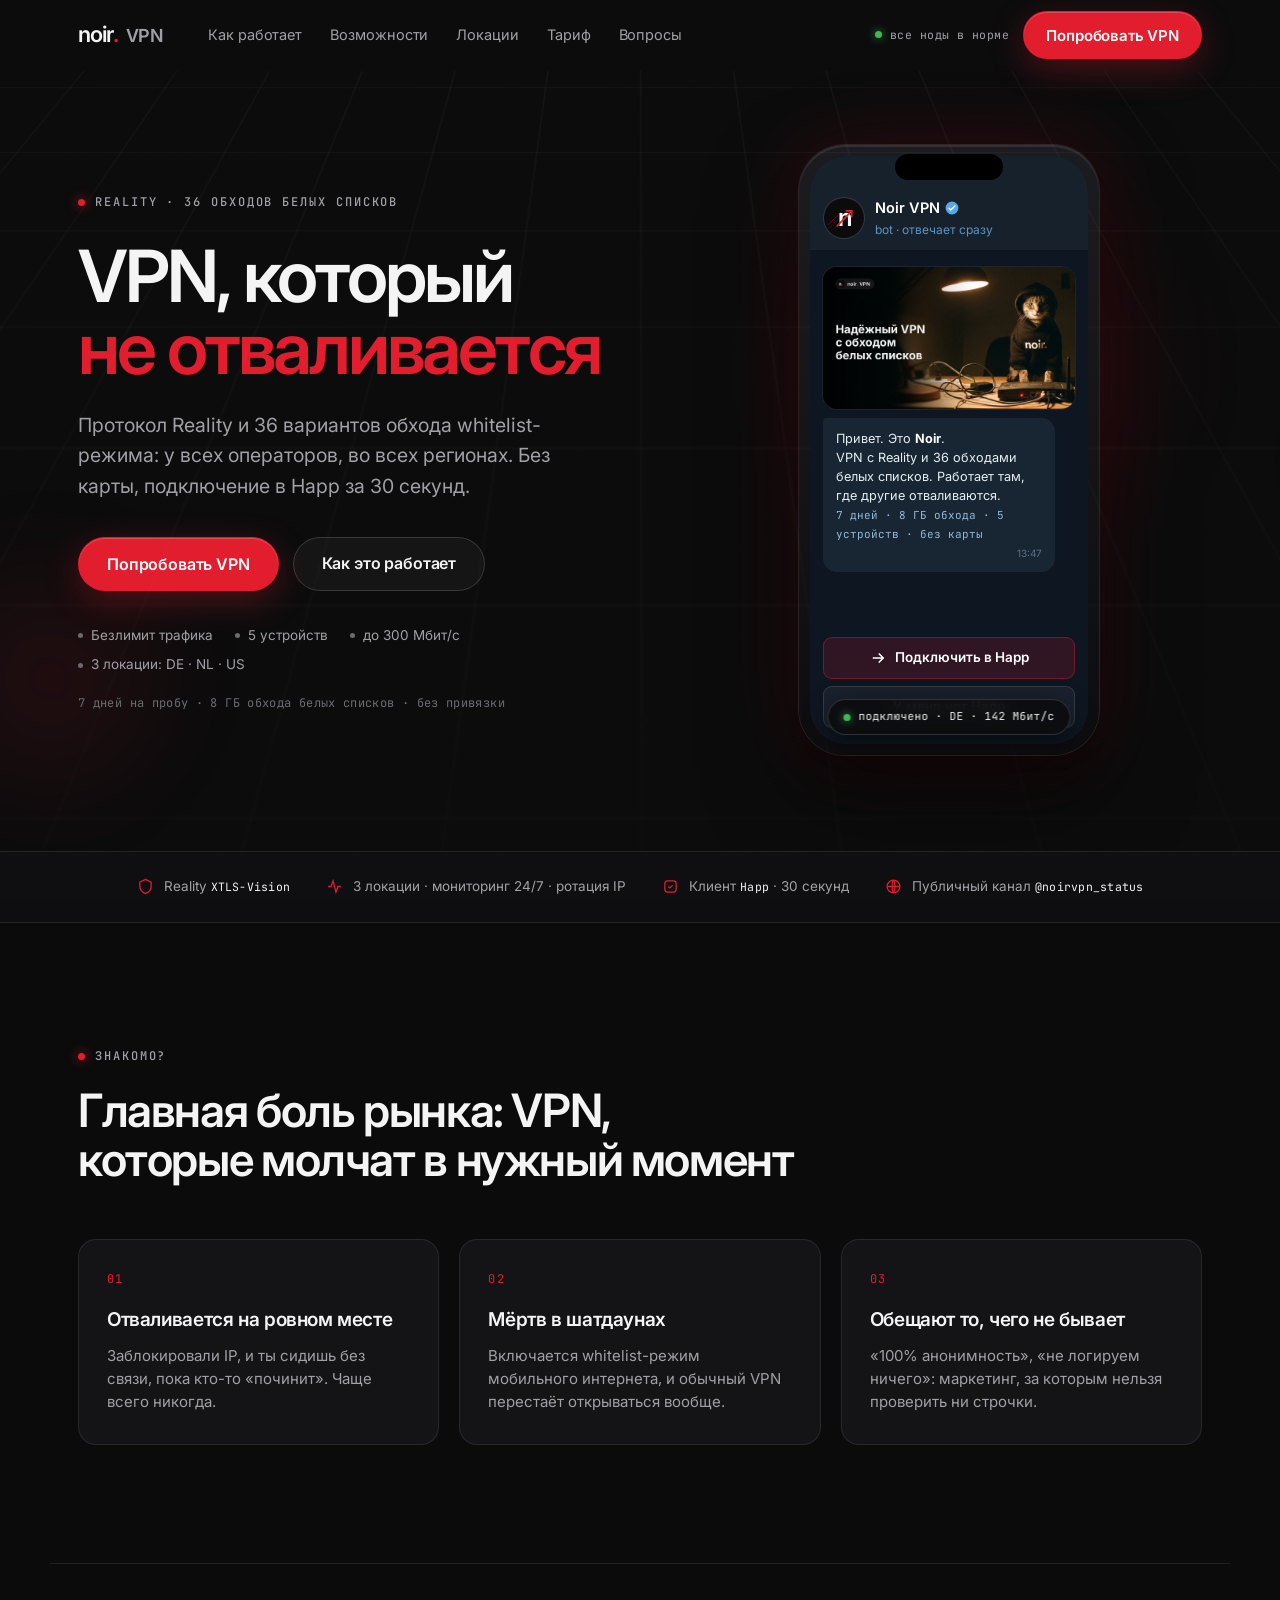
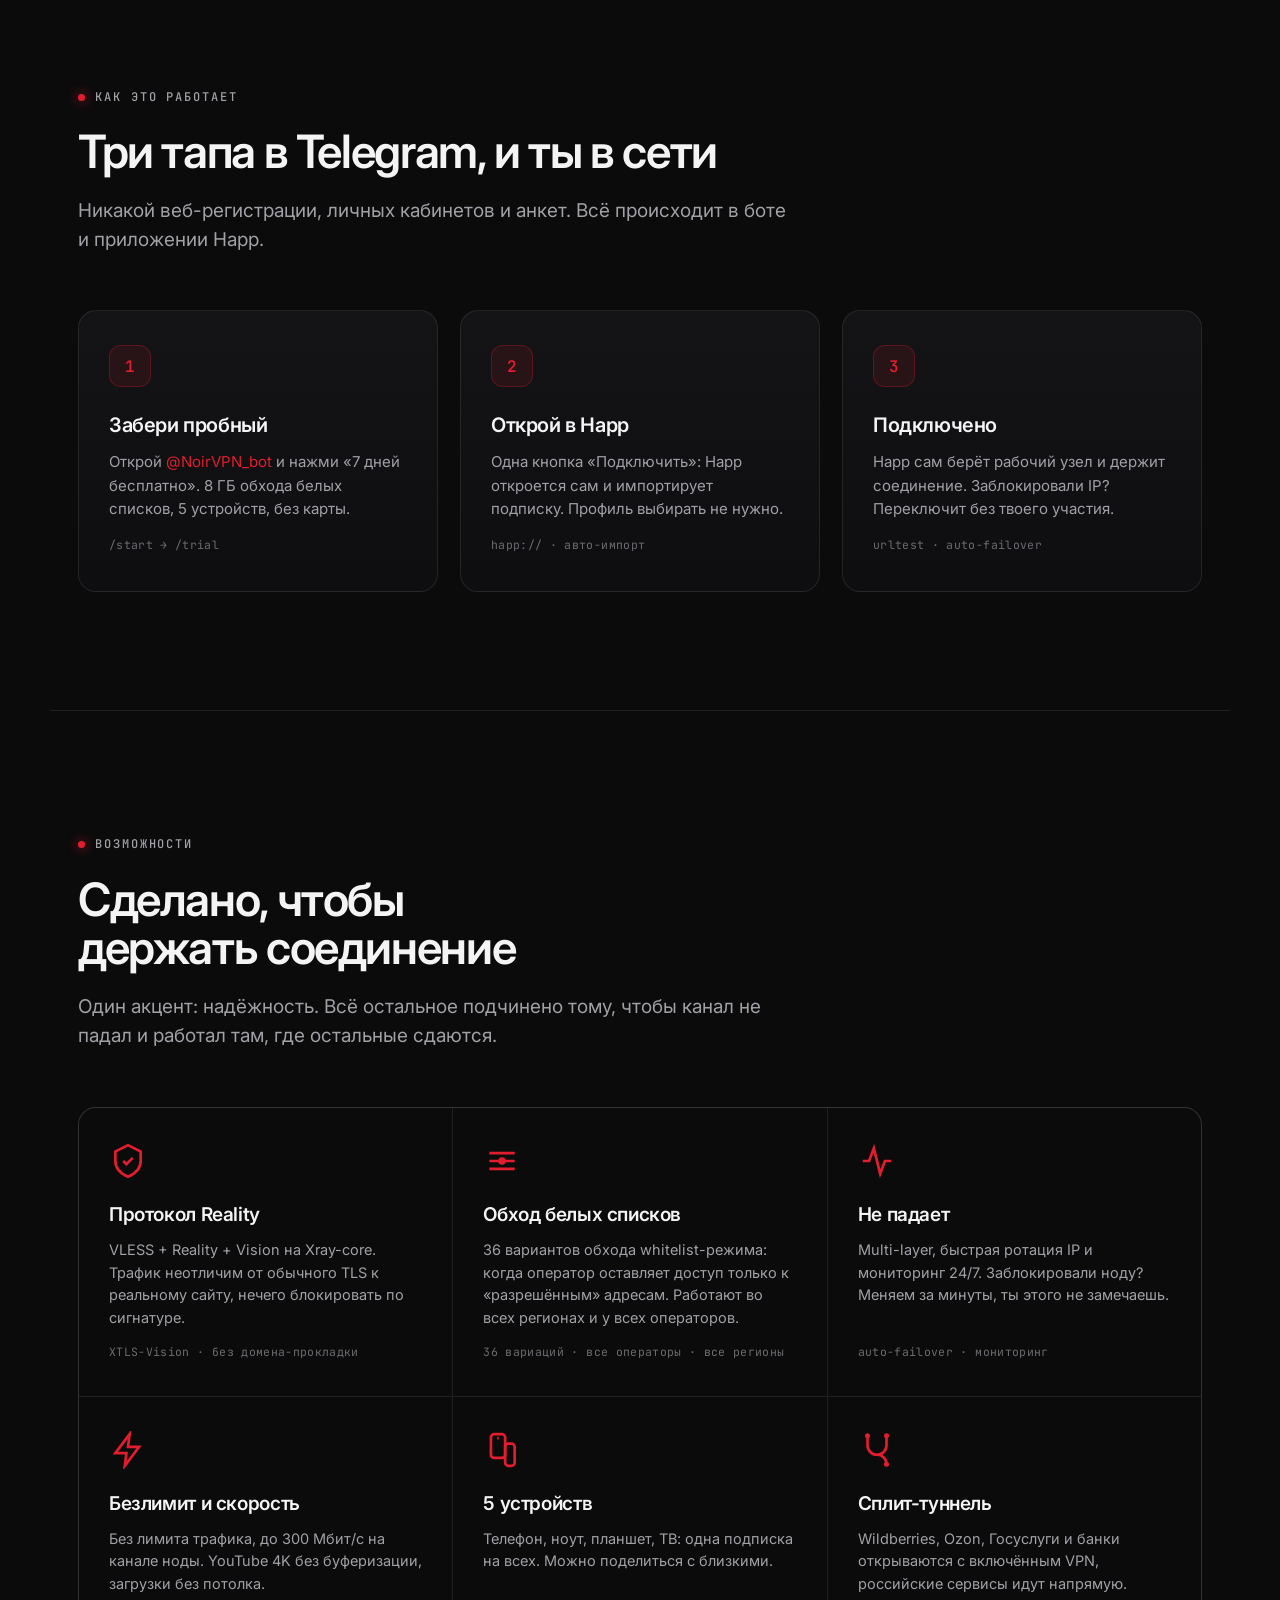
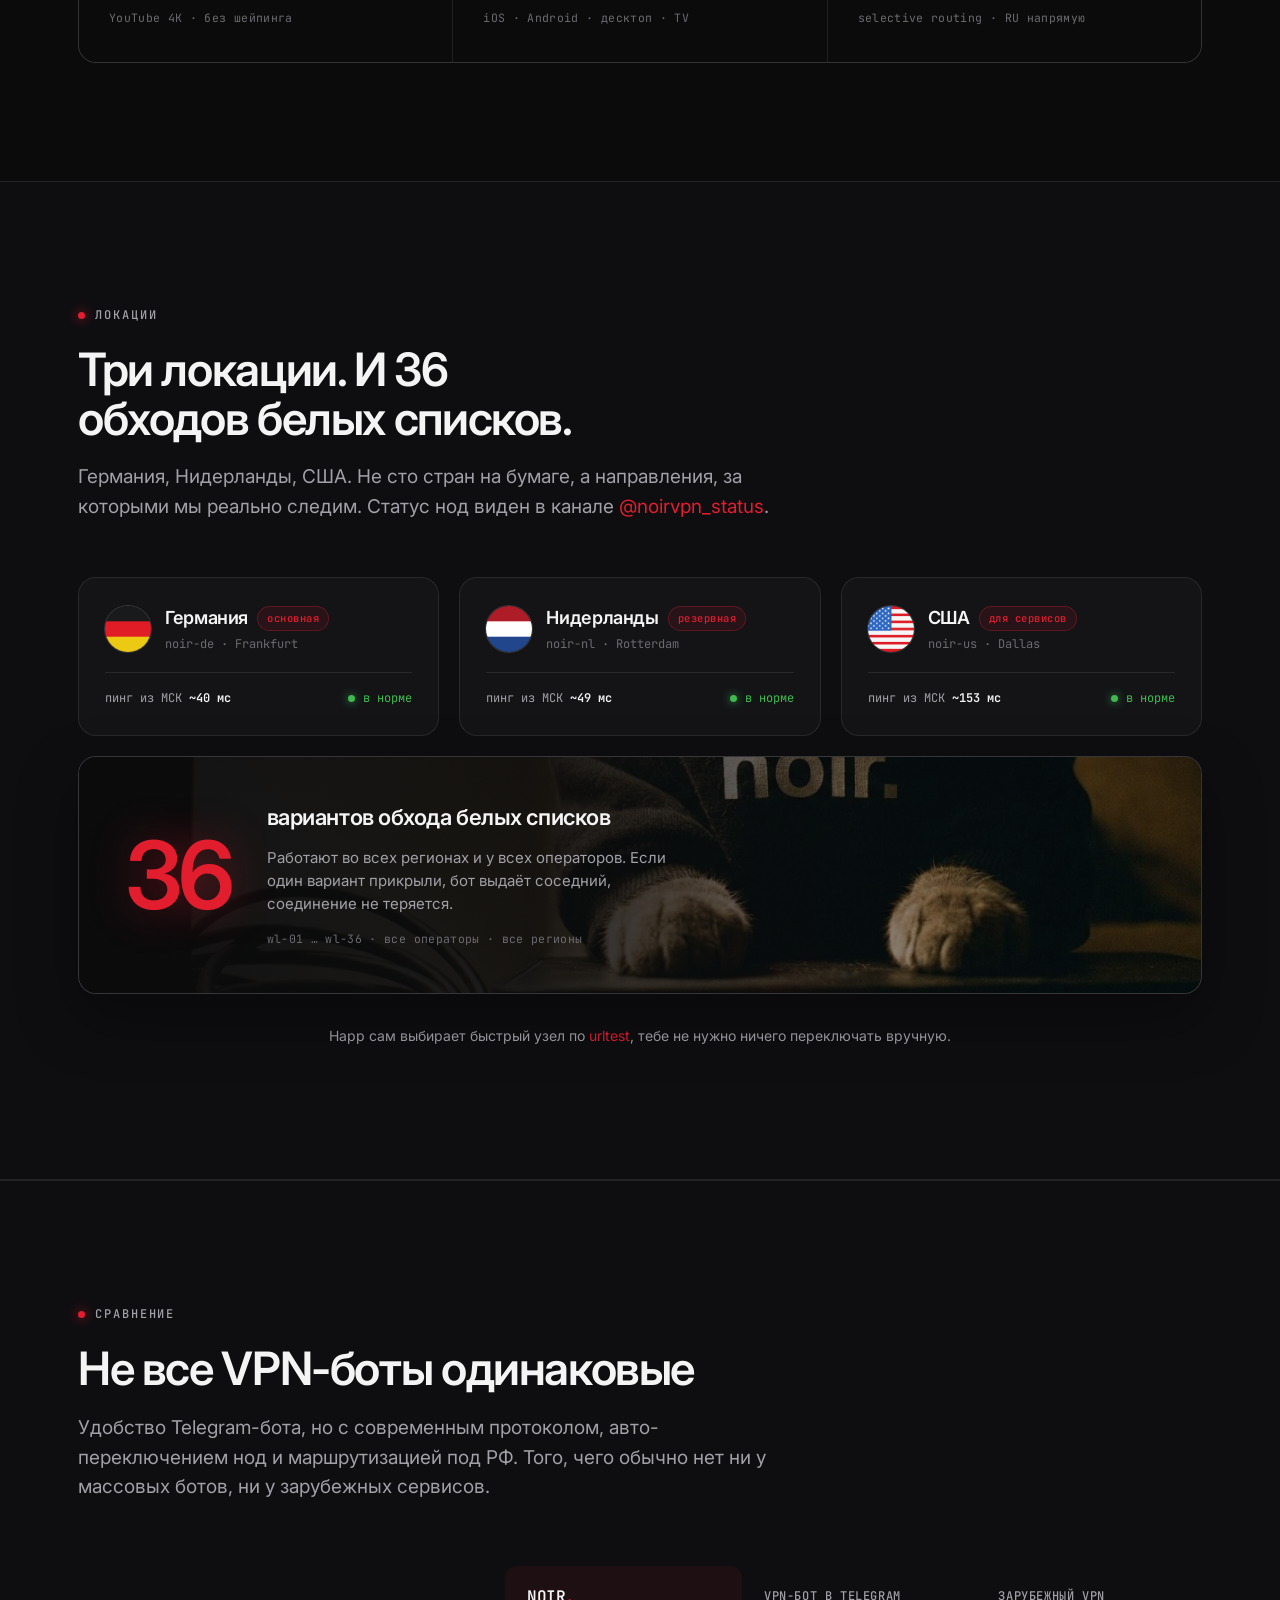
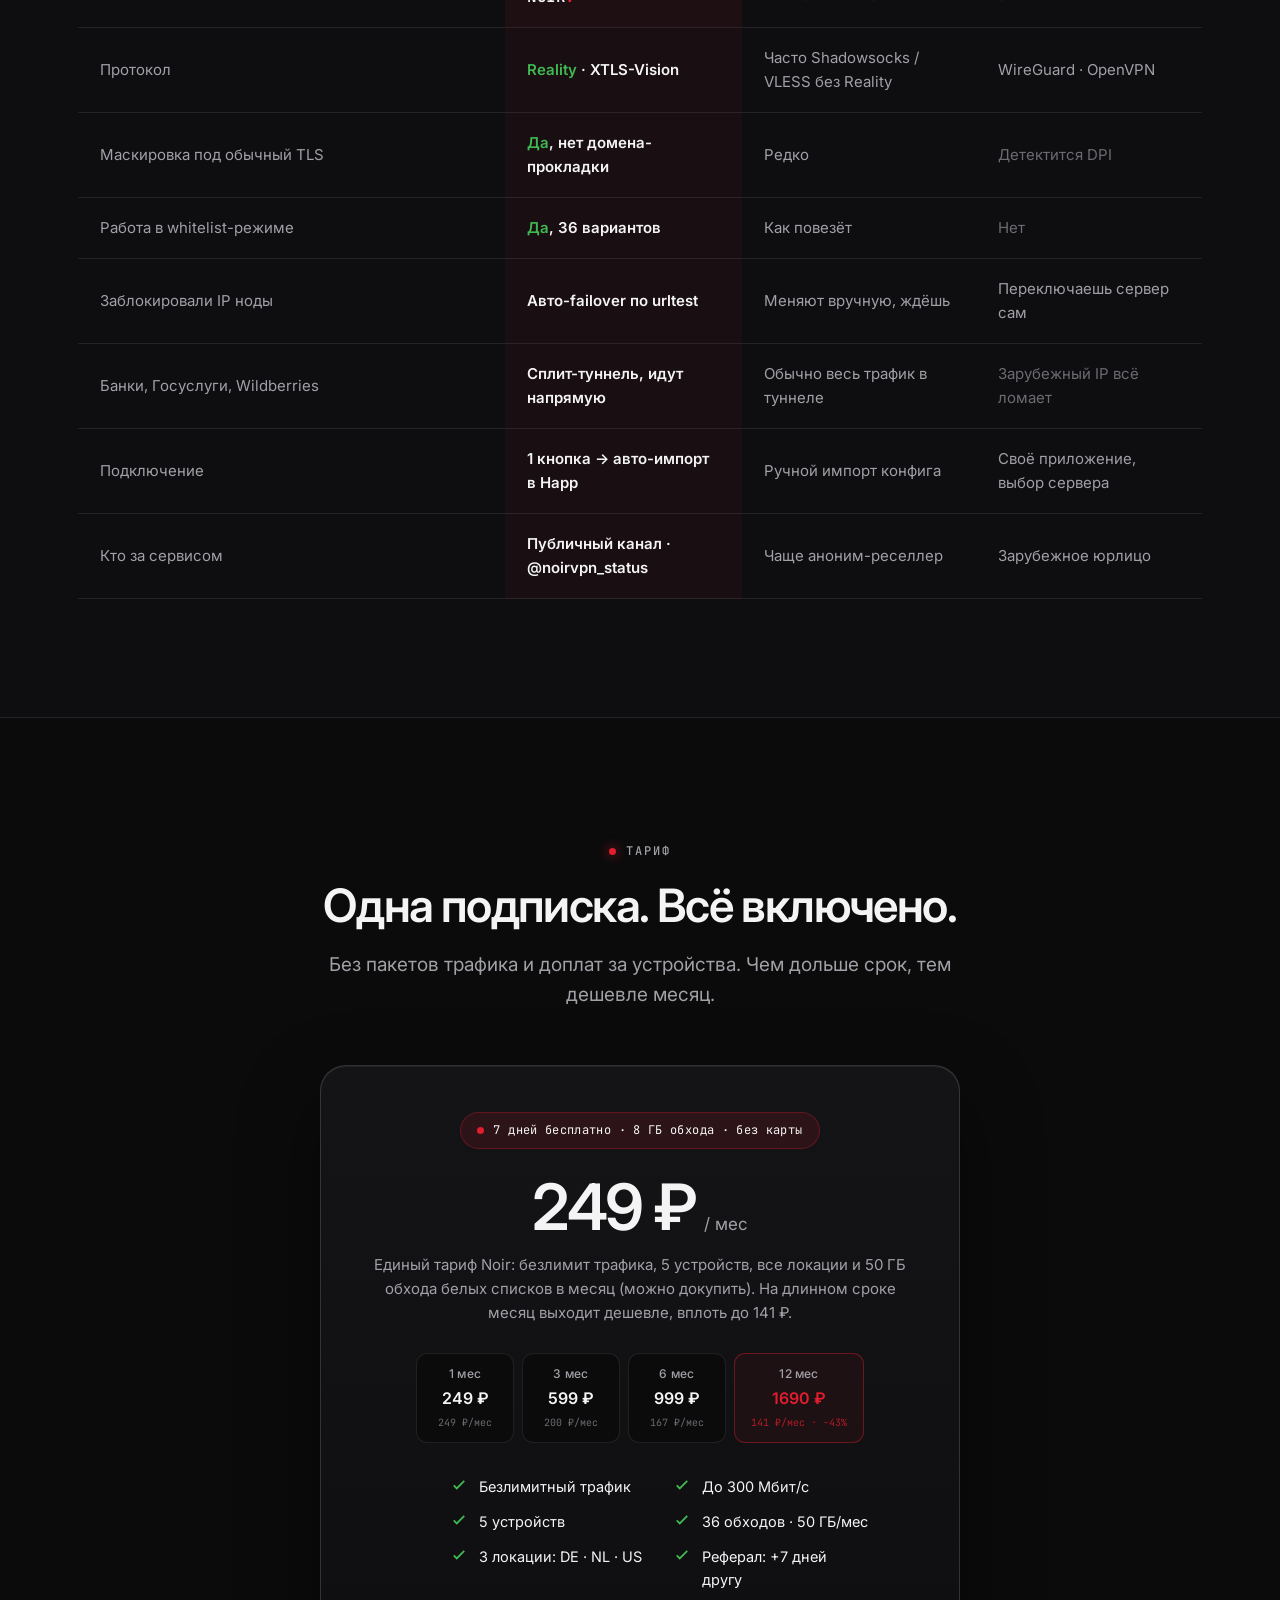
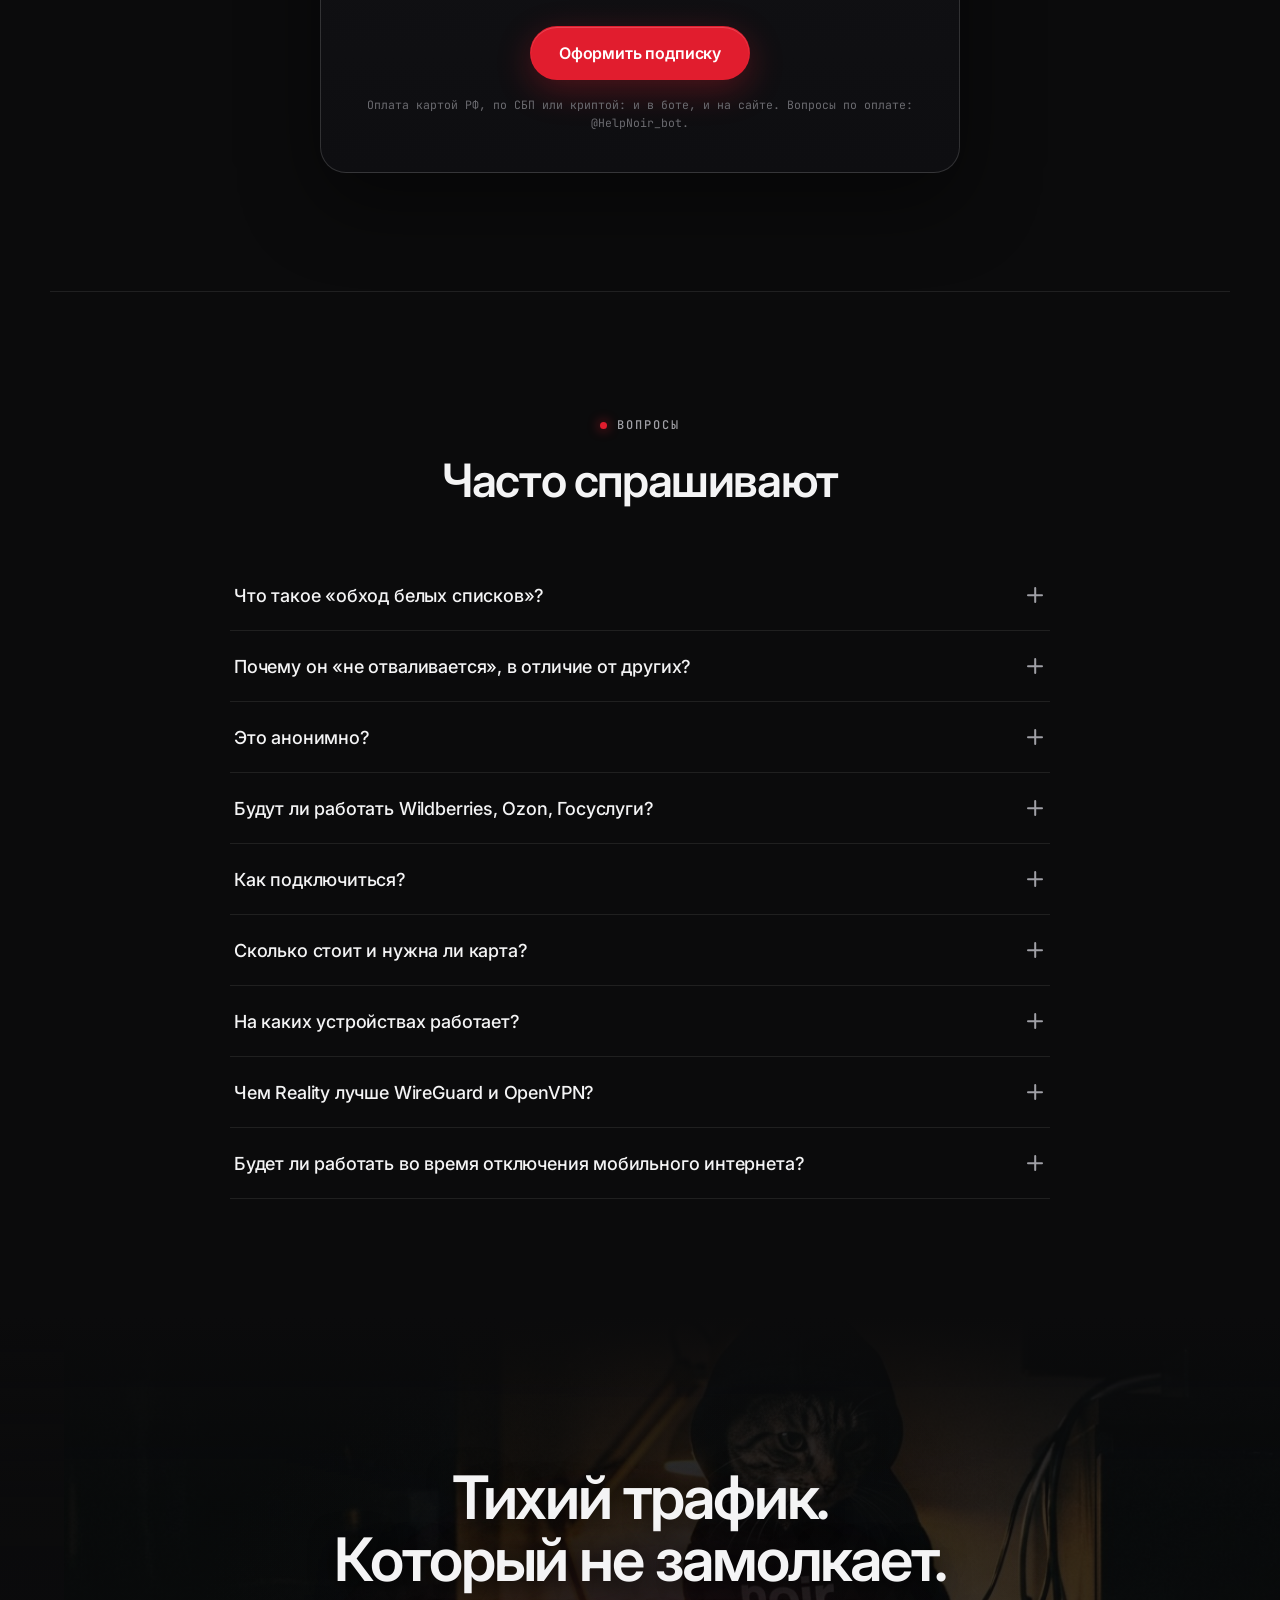
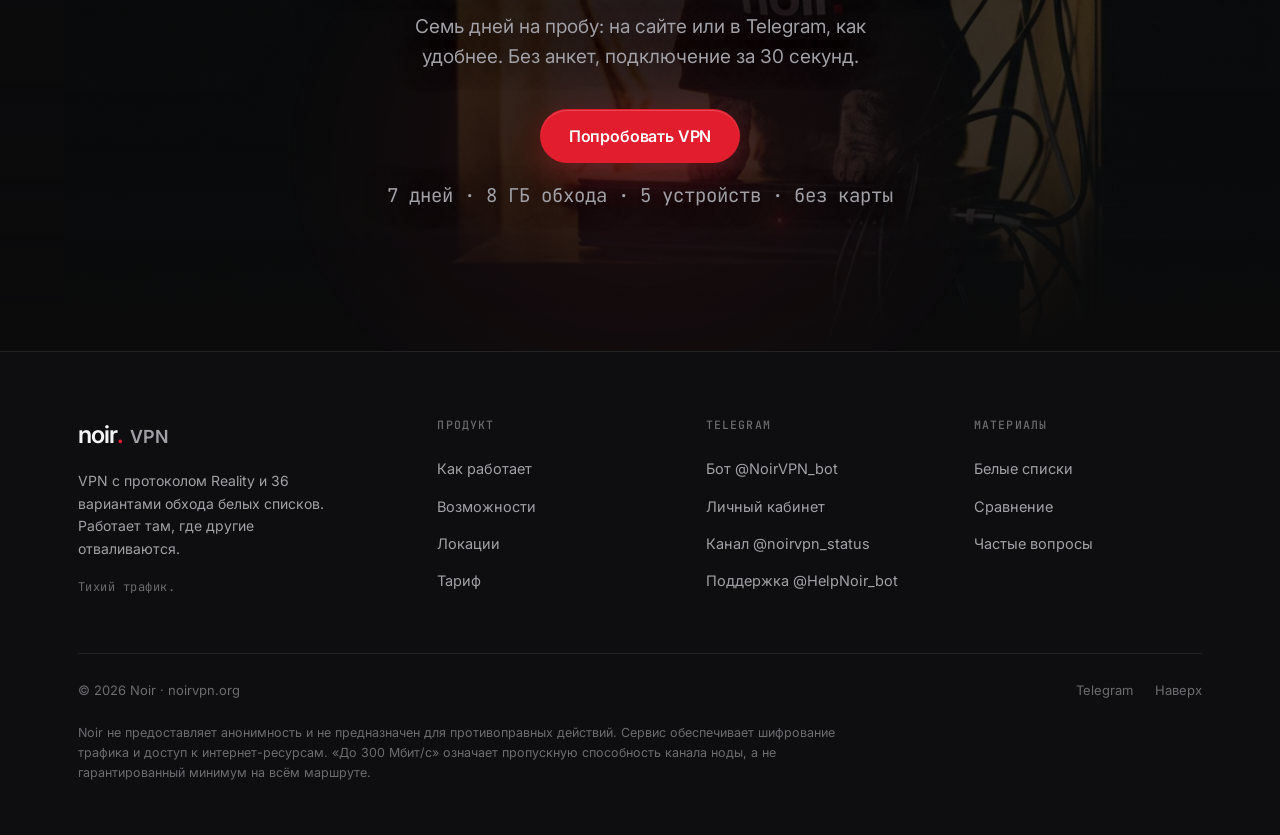
==== commit 7bc082d5: "лендинг: свой счётчик и метка кампании вместо зашитого lp До этого все кнопки вели в бота с `?start=" ====
--- a/index.html
+++ b/index.html
@@ -8,6 +8,10 @@
 <meta name="robots" content="index, follow, max-image-preview:large, max-snippet:-1" />
 <link rel="canonical" href="https://noirvpn.org/" />
 <meta name="theme-color" content="#0B0B0C" />
+
+<!-- Счётчик посещаемости: свой, на s.noirvpn.org. Данные лежат у нас, а не
+     у Яндекса, и путь /n.js не режется фильтрами блокировщиков. -->
+<script defer src="https://s.noirvpn.org/n.js" data-website-id="624a66b9-528b-448a-b180-92ef67c8d1b8"></script>
 
 <!-- Open Graph / Telegram / соцсети -->
 <meta property="og:type" content="website" />
@@ -670,5 +674,6 @@
 </button>
 
 <script src="noir-landing.js"></script>
+<script src="noir-analytics.js"></script>
 </body>
 </html>
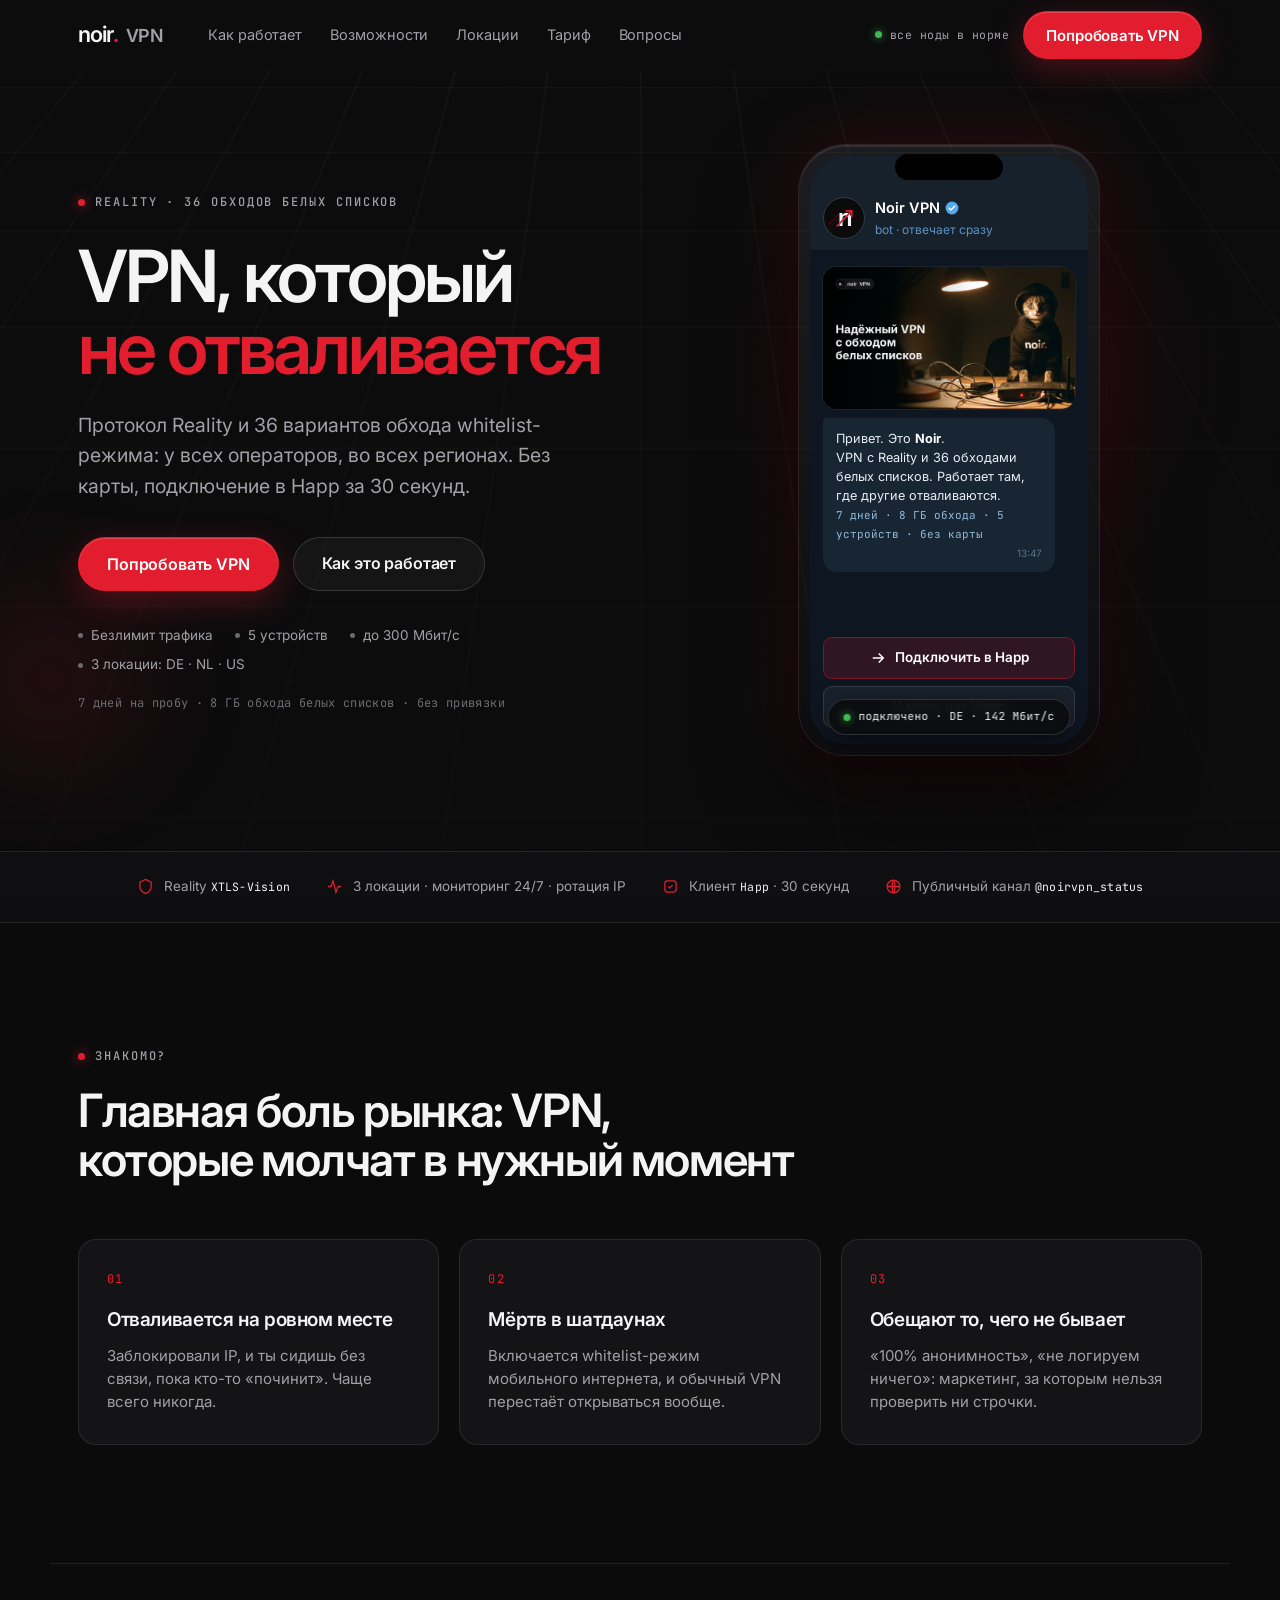
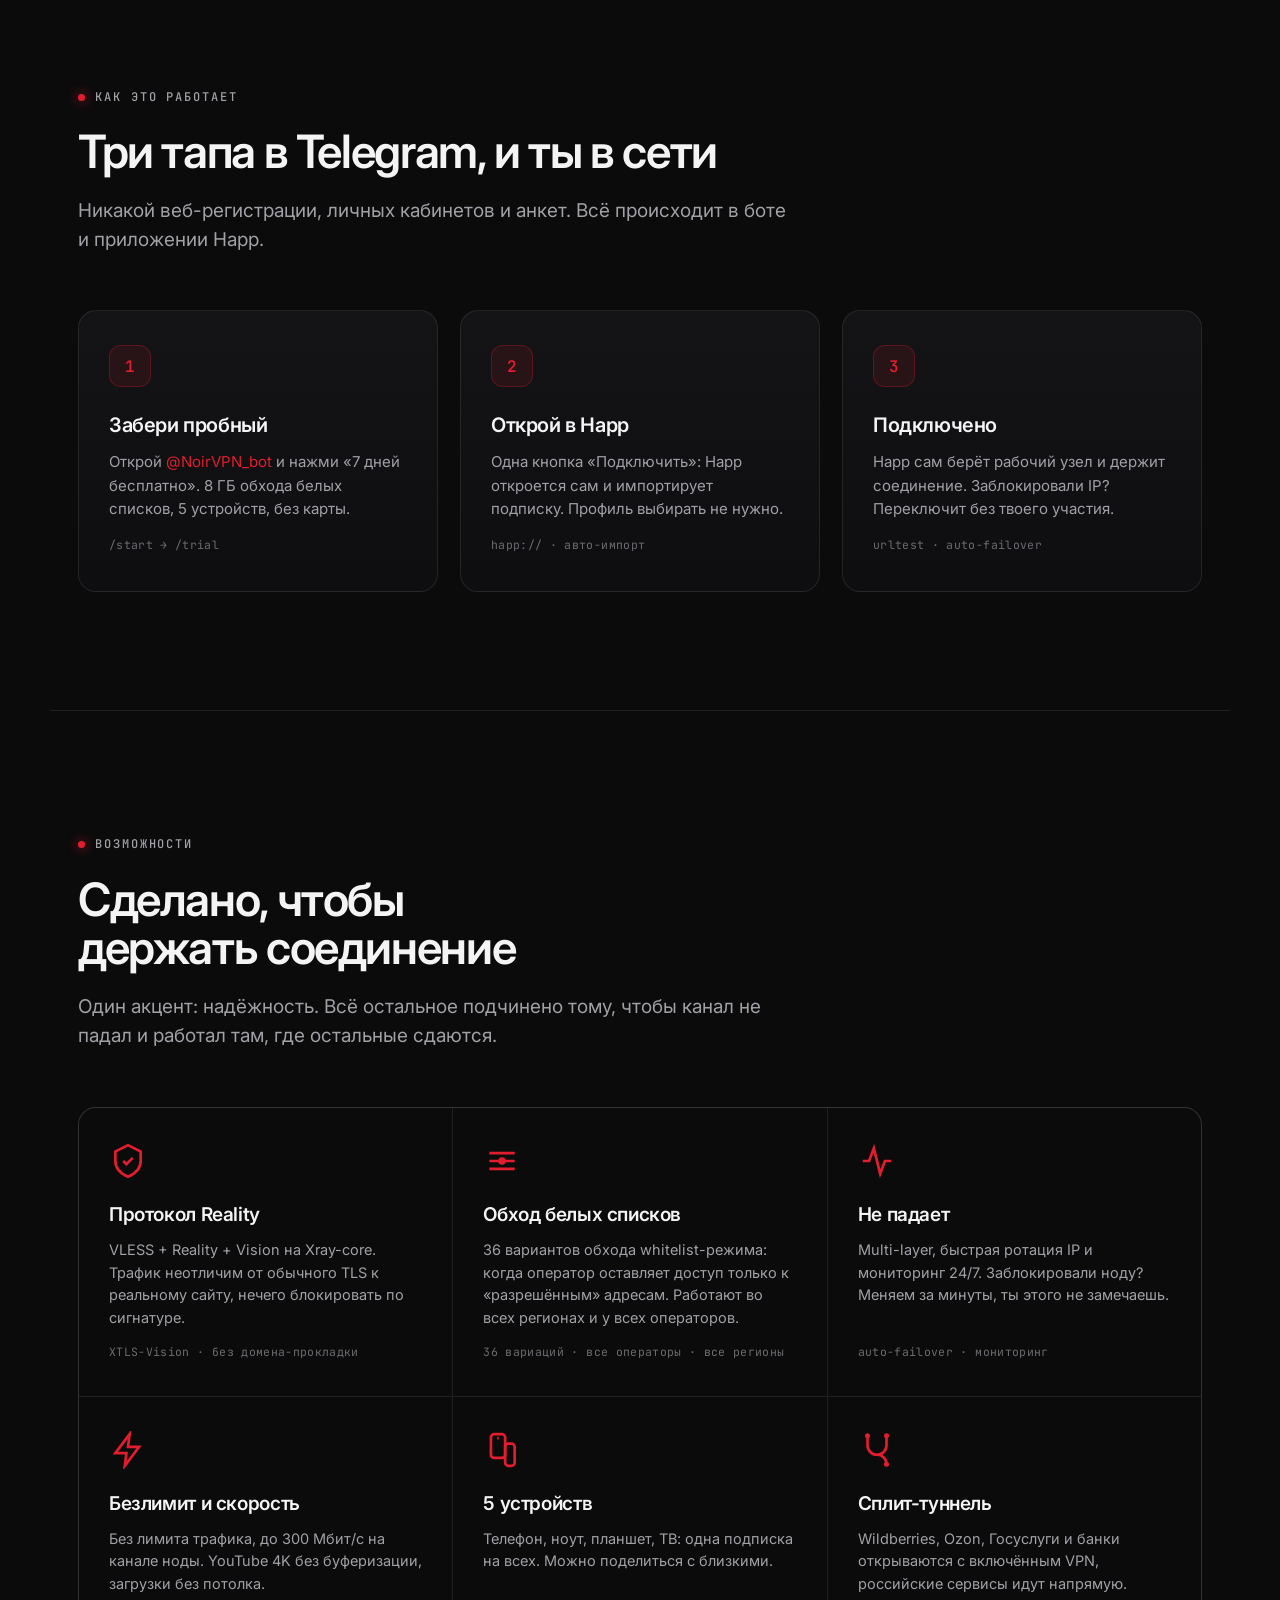
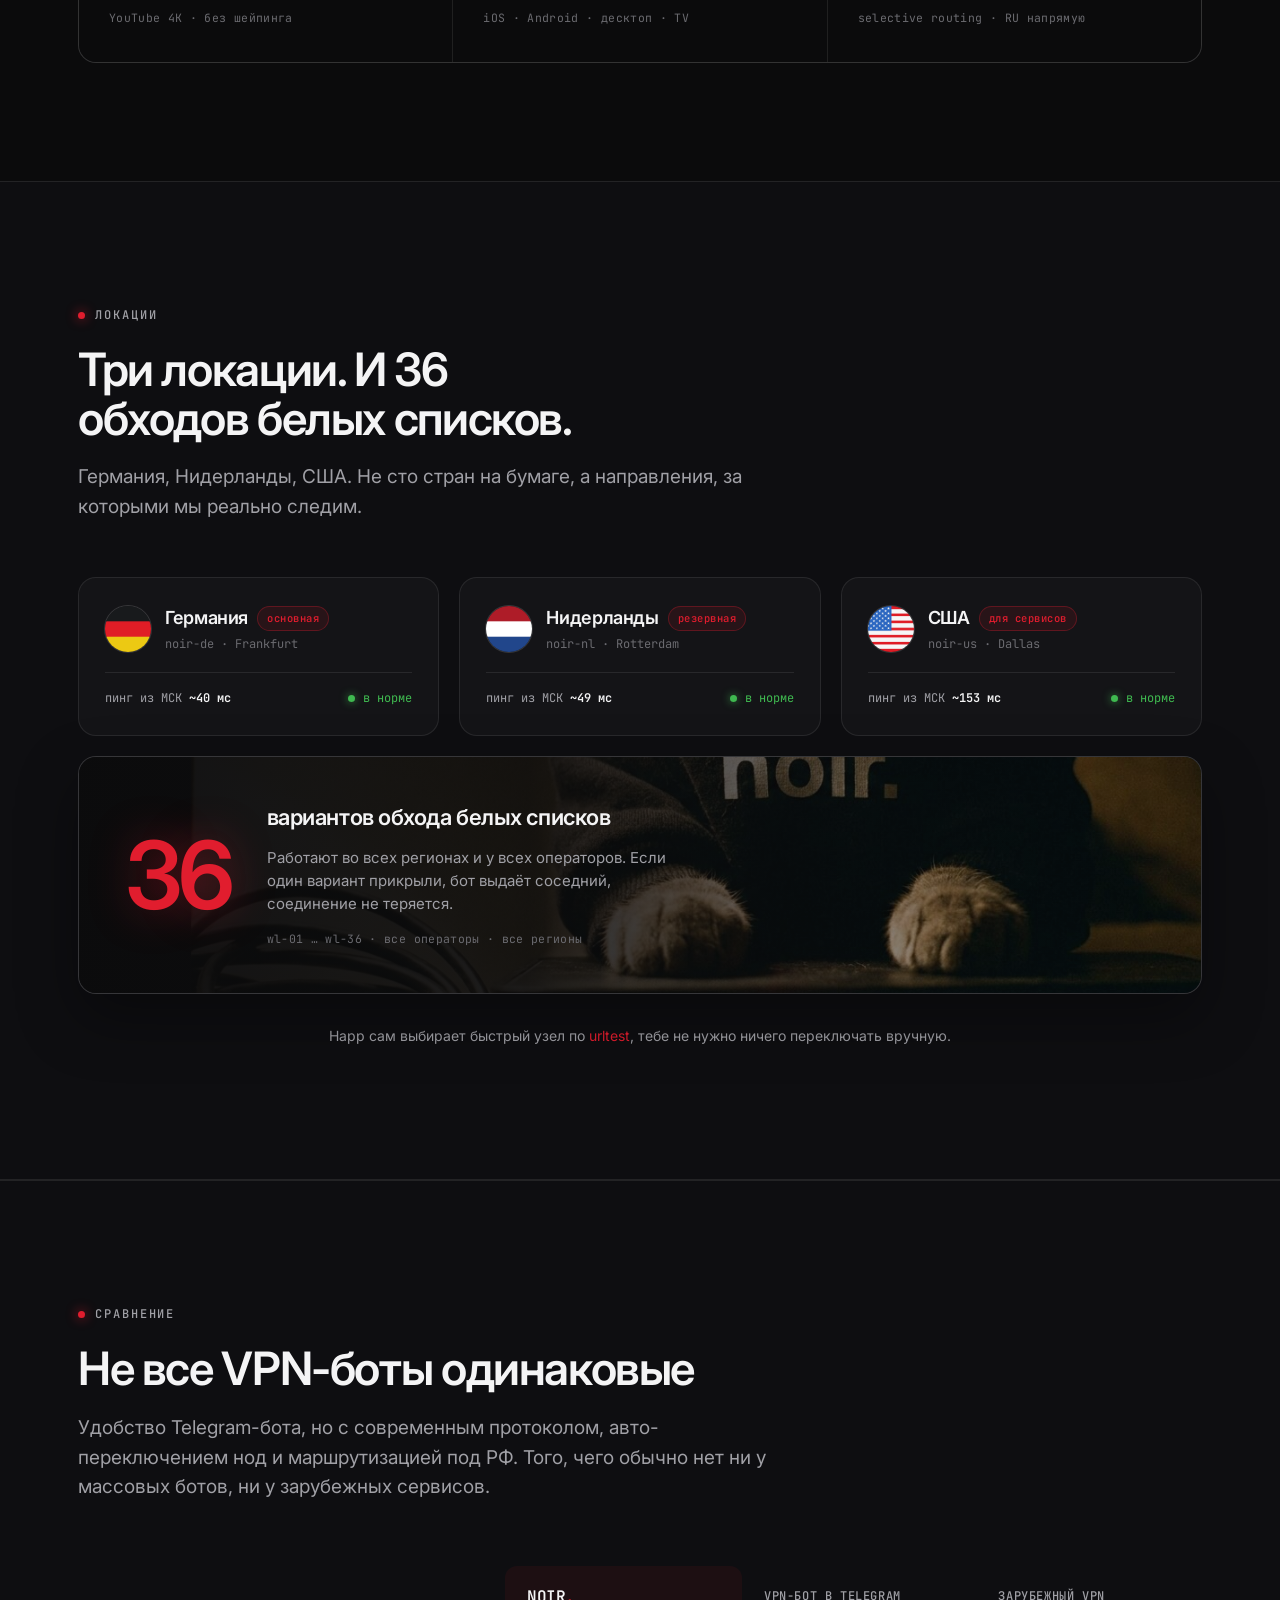
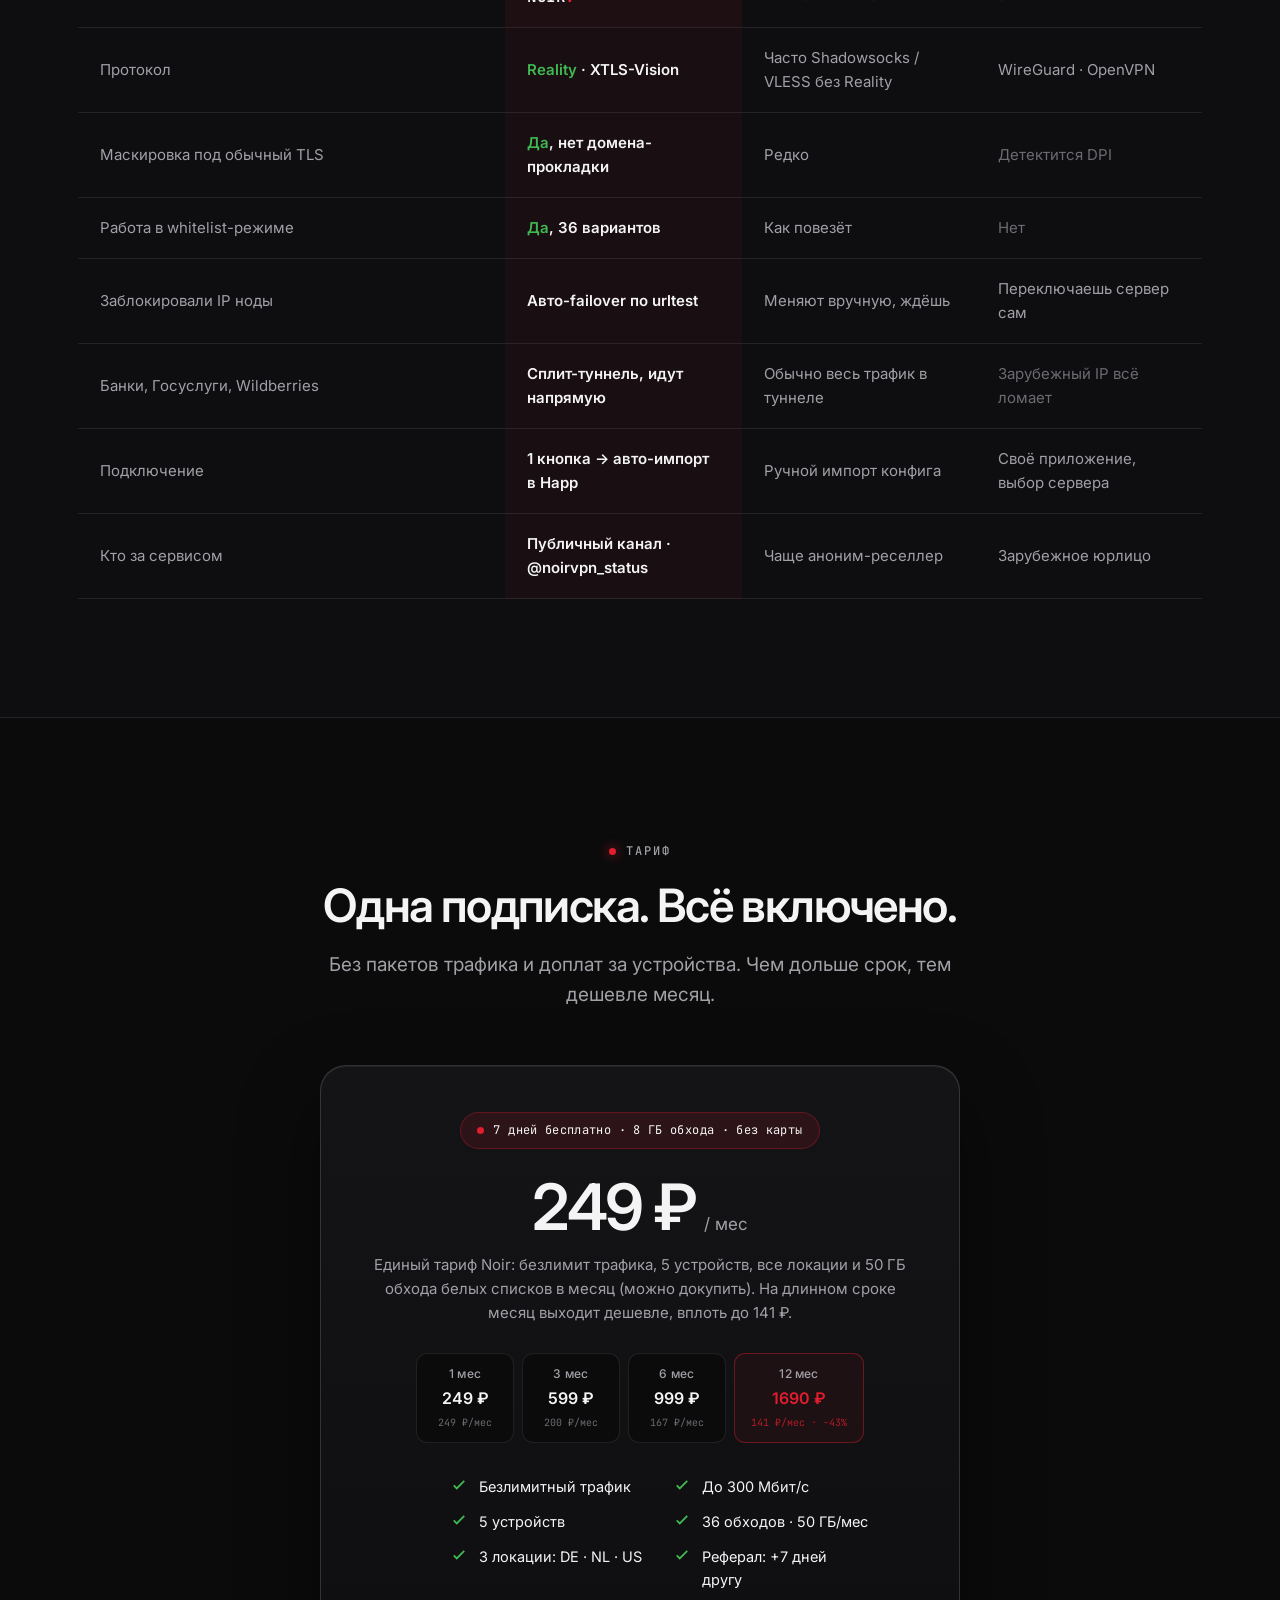
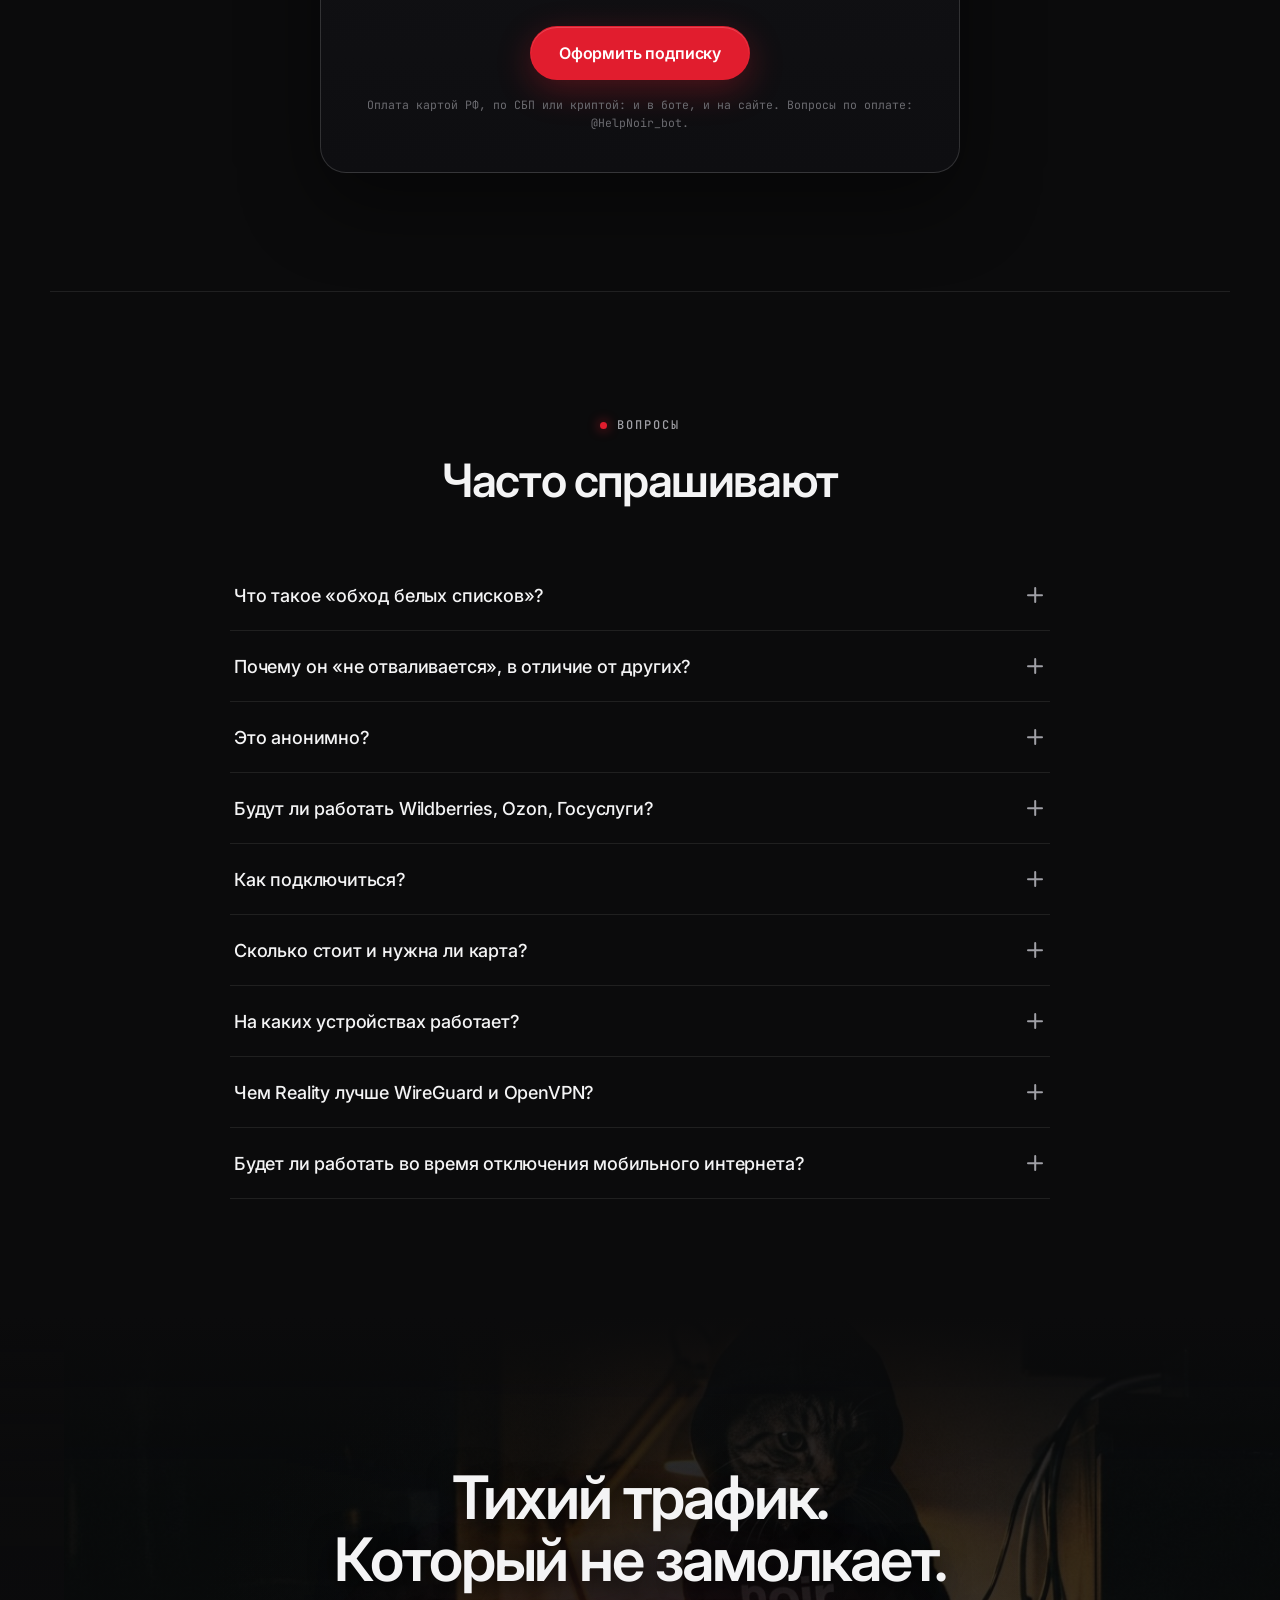
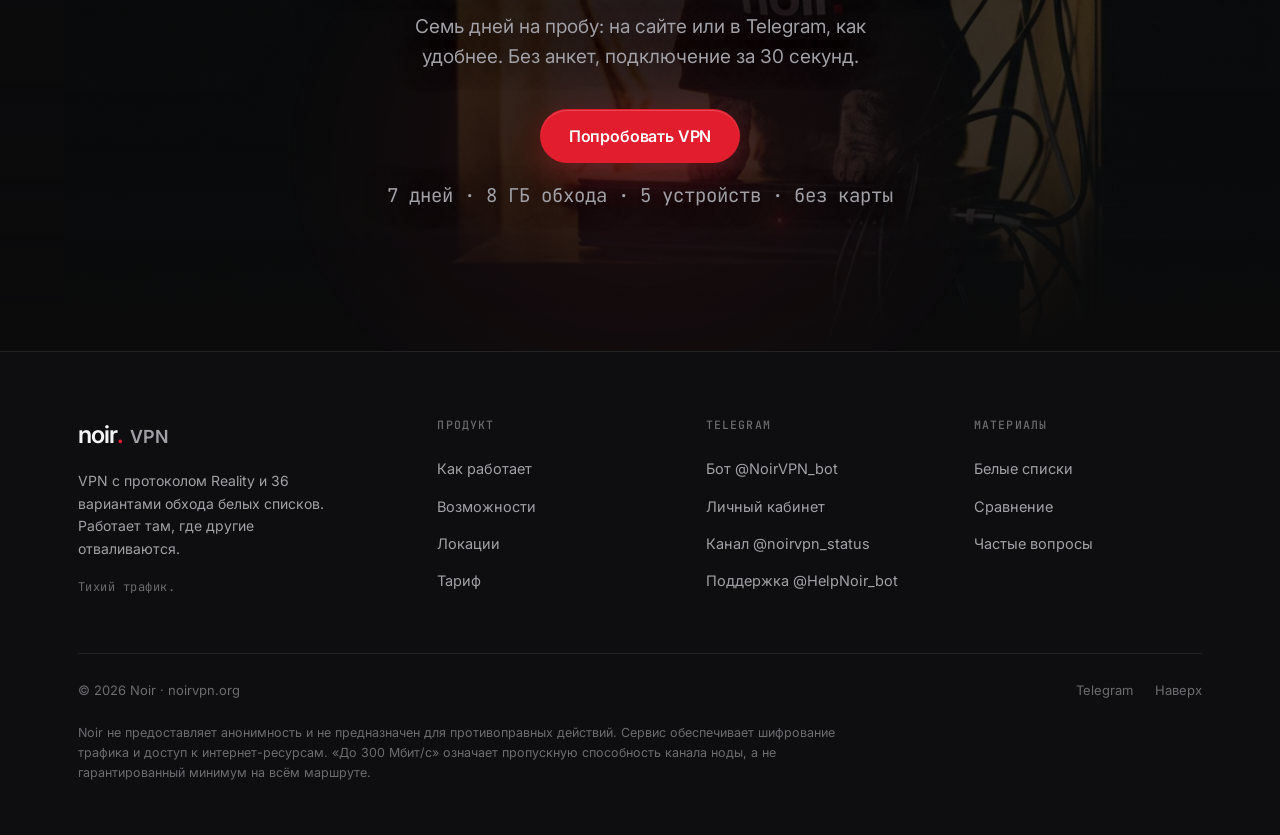
==== commit a723ccb3: "Лендинг: убрано обещание публиковать статус нод в канале" ====
--- a/index.html
+++ b/index.html
@@ -374,7 +374,7 @@
     <div class="section-head reveal">
       <span class="eyebrow">Локации</span>
       <h2 class="title">Три локации. И 36 обходов белых списков.</h2>
-      <p class="lead">Германия, Нидерланды, США. Не сто стран на бумаге, а направления, за которыми мы реально следим. Статус нод виден в канале <span class="accent">@noirvpn_status</span>.</p>
+      <p class="lead">Германия, Нидерланды, США. Не сто стран на бумаге, а направления, за которыми мы реально следим.</p>
     </div>
     <div class="loc-grid">
       <div class="loc reveal">
--- a/noir-landing.css
+++ b/noir-landing.css
@@ -1,5 +1,5 @@
 /* ============================================================
-   Noir VPN — лендинг. Dark premium (ElevenLabs-spirit × Noir).
+   Noir VPN: лендинг. Dark premium (ElevenLabs-spirit × Noir).
    Один акцент (красный), дозированная атмосфера, воздух, типографика.
    ============================================================ */
 
@@ -15,7 +15,7 @@
   --muted:  #A0A0A6;
   --faint:  #6B6B70;
 
-  /* accent — switched to monochrome by [data-accent="mono"] */
+  /* accent: switched to monochrome by [data-accent="mono"] */
   --accent:     #E11D2E;
   --accent-rgb: 225,29,46;
   --accent-ink: #fff;            /* text colour on top of accent fill */
@@ -212,7 +212,7 @@
 /* TG chat header */
 .tg-head{display:flex;align-items:center;gap:11px;padding:40px 14px 11px;background:#17212b;border-bottom:1px solid rgba(0,0,0,0.4);}
 .tg-ava{width:40px;height:40px;border-radius:50%;flex:none;background:#0b0b0c;display:flex;align-items:center;justify-content:center;box-shadow:0 0 0 1px rgba(244,244,245,0.12);}
-/* brand mark — «n» сквозь красную стрелу (текущий визуал бота/обложки) */
+/* brand mark: «n» сквозь красную стрелу (текущий визуал бота/обложки) */
 .arrow-n{position:relative;display:inline-flex;align-items:center;justify-content:center;width:var(--s);height:var(--s);flex:none;}
 .arrow-n .gn{font-weight:600;font-size:calc(var(--s)*0.82);letter-spacing:-0.05em;line-height:1;color:#F4F4F5;position:relative;z-index:2;}
 .arrow-n svg{position:absolute;inset:0;width:100%;height:100%;overflow:visible;}
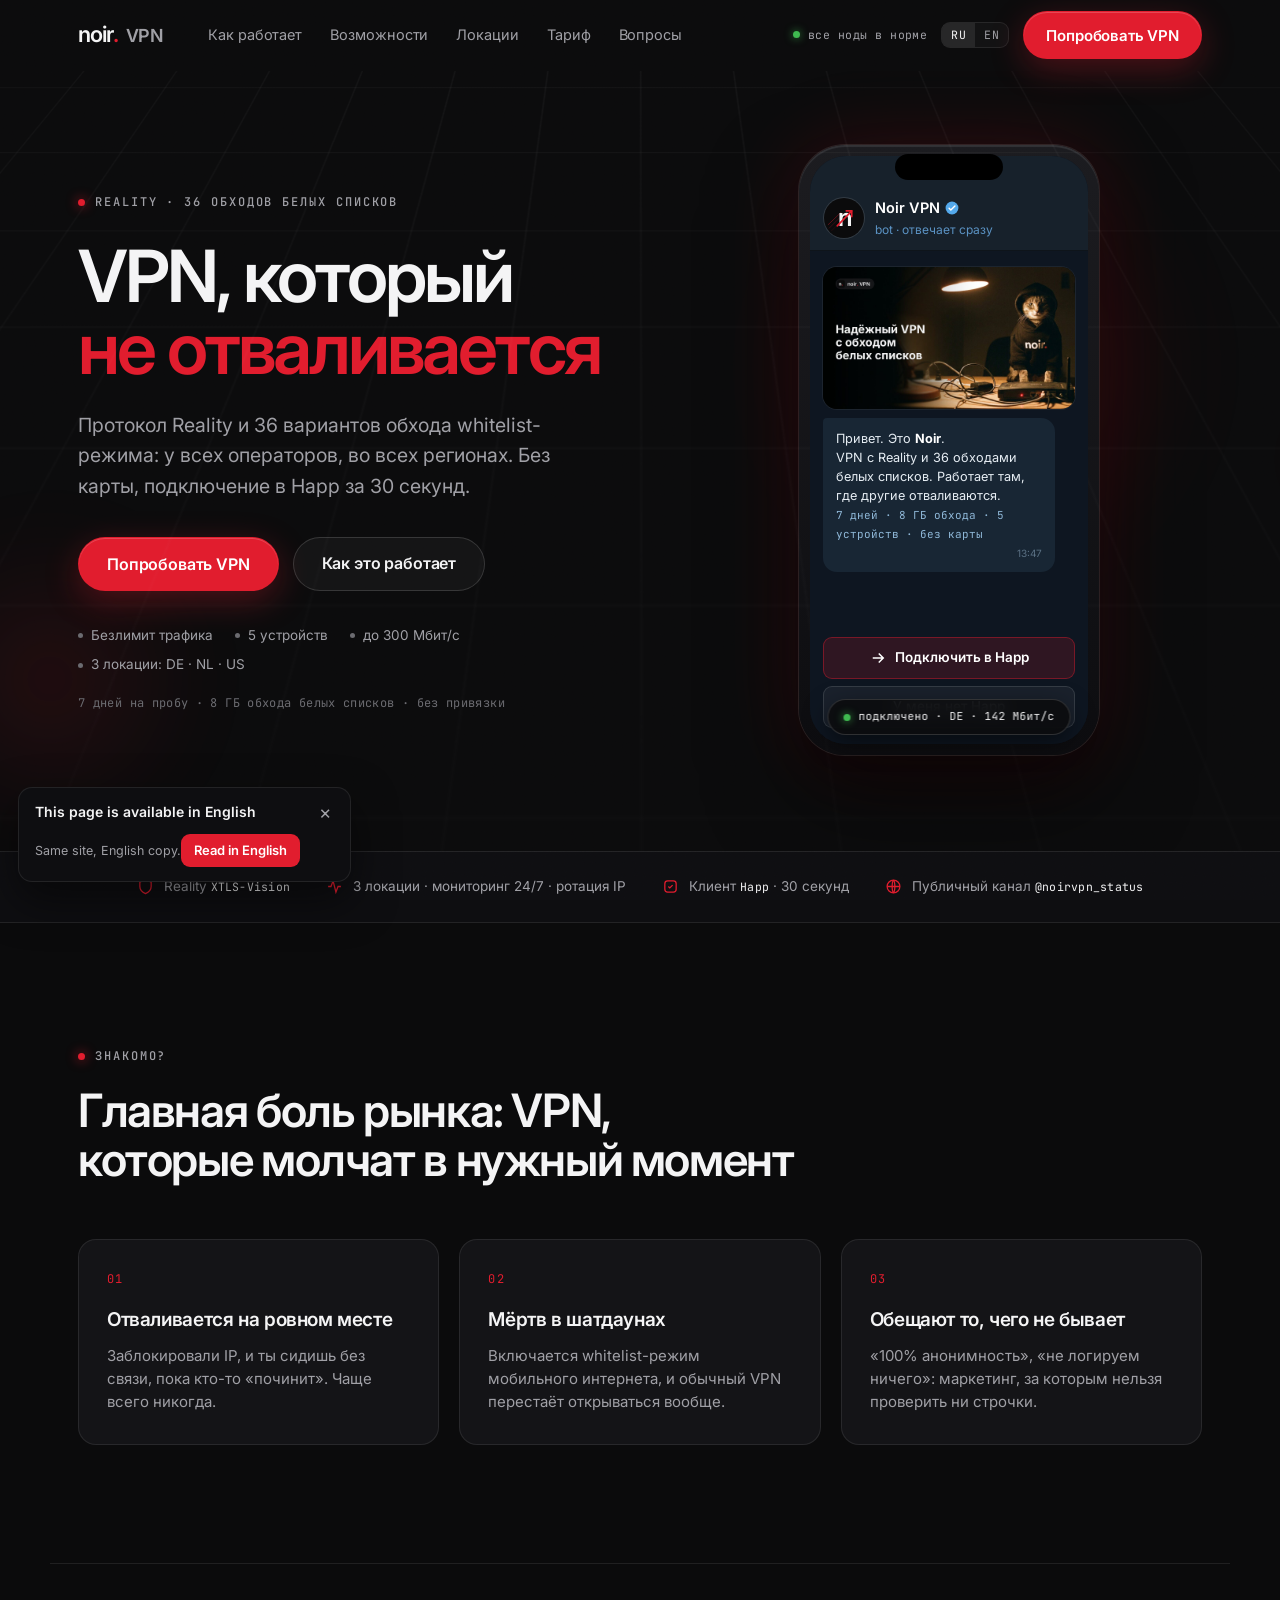
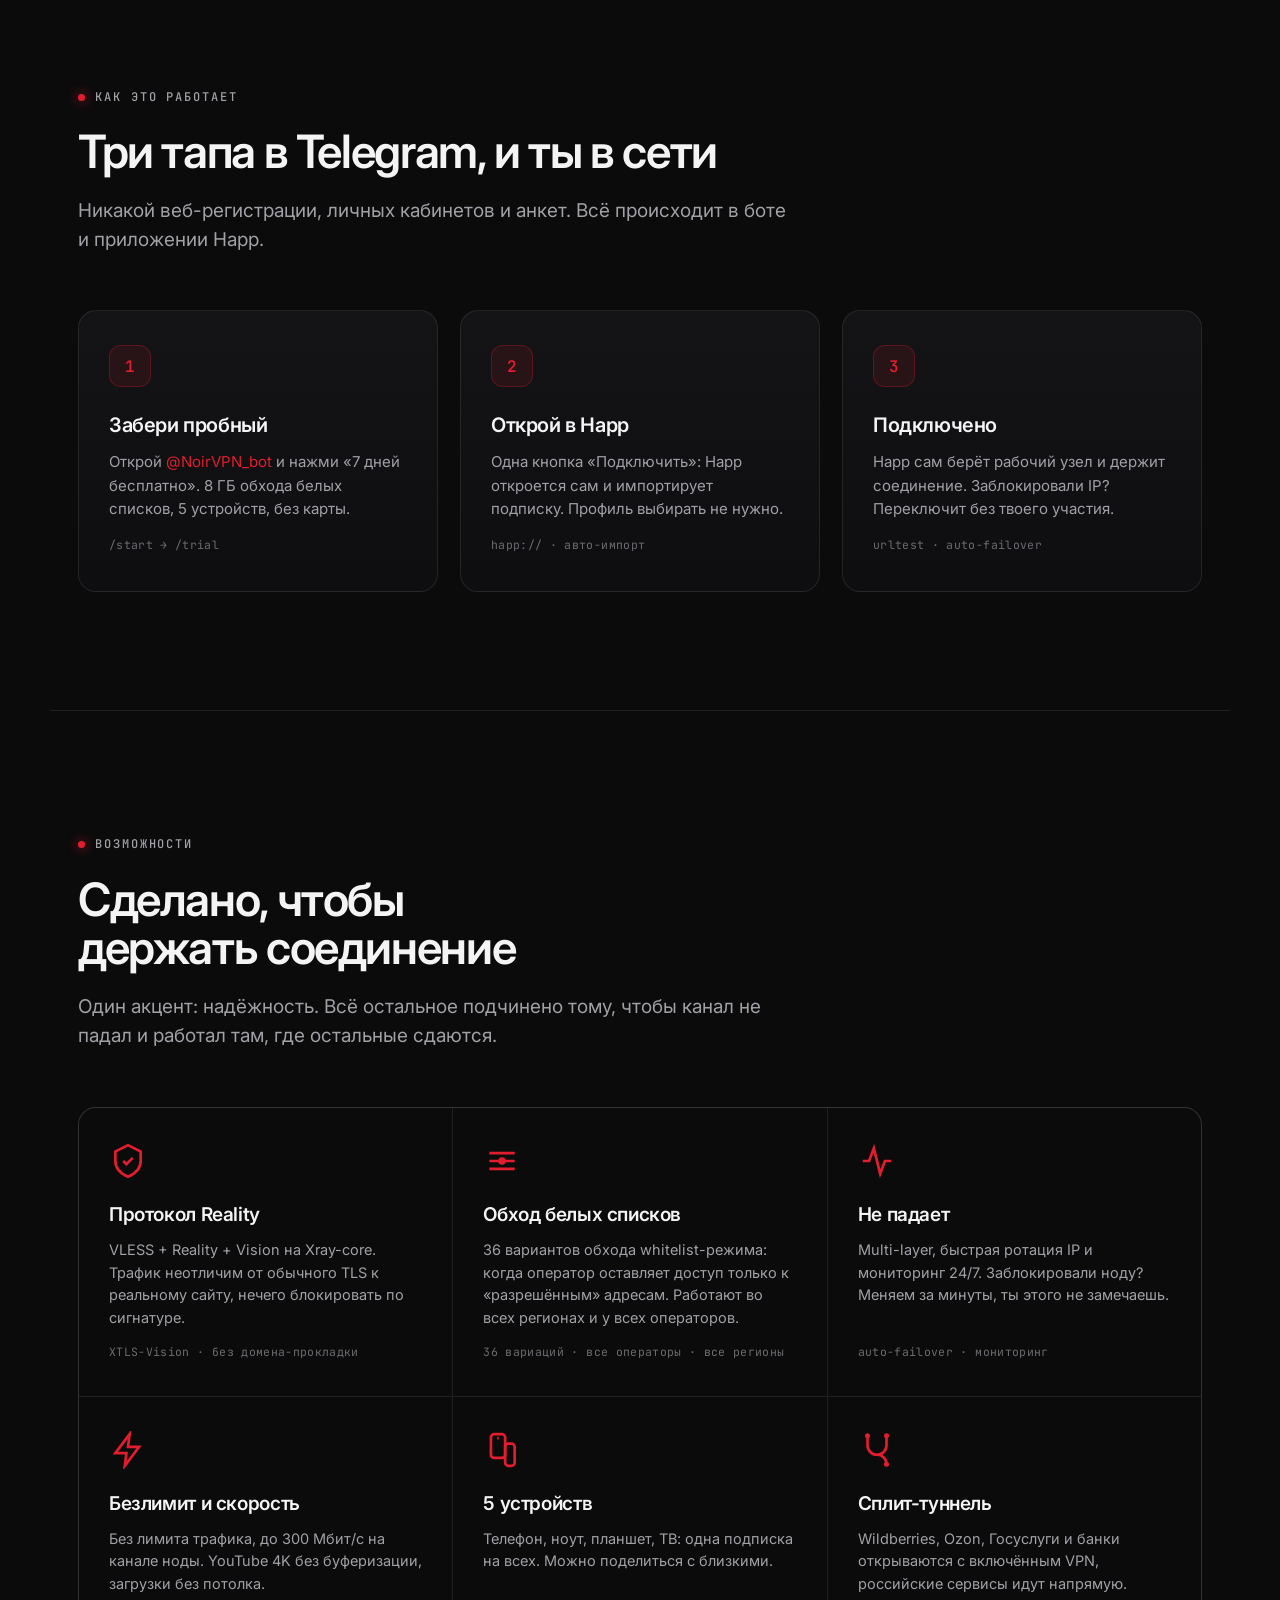
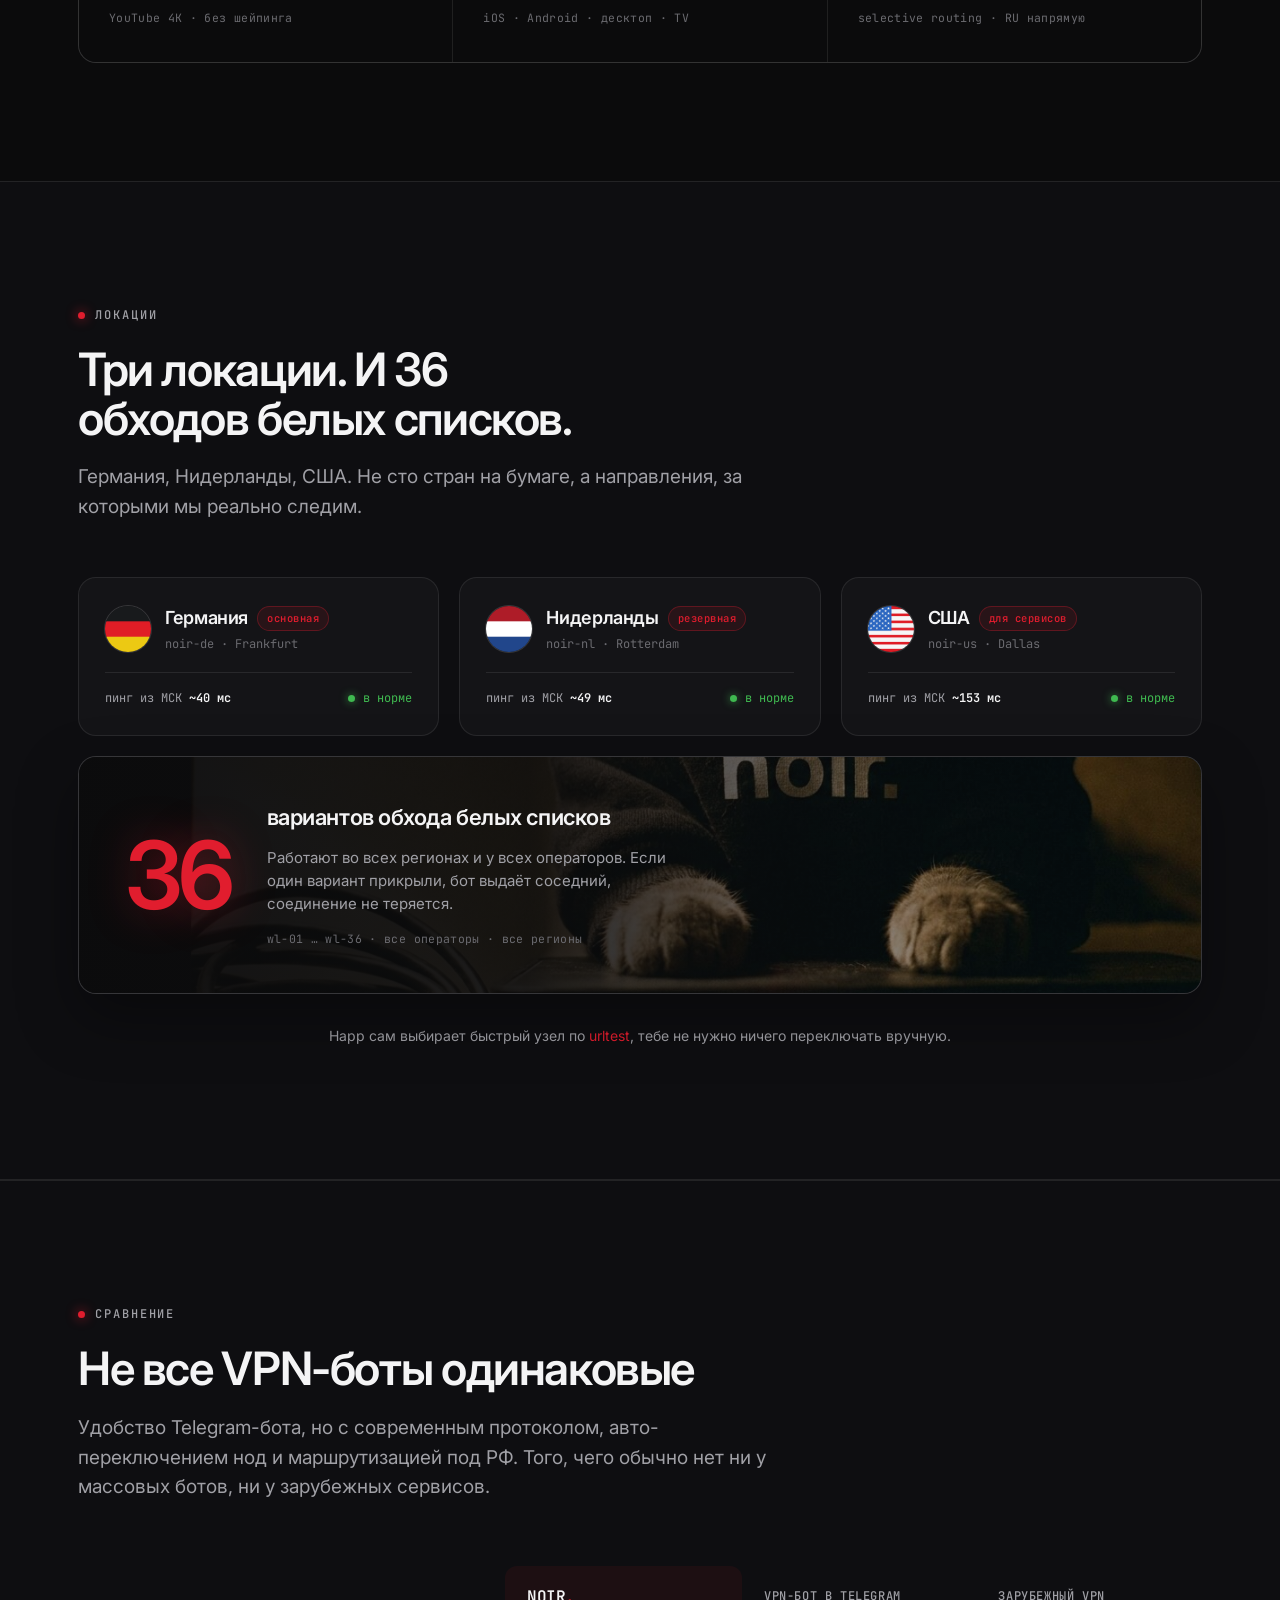
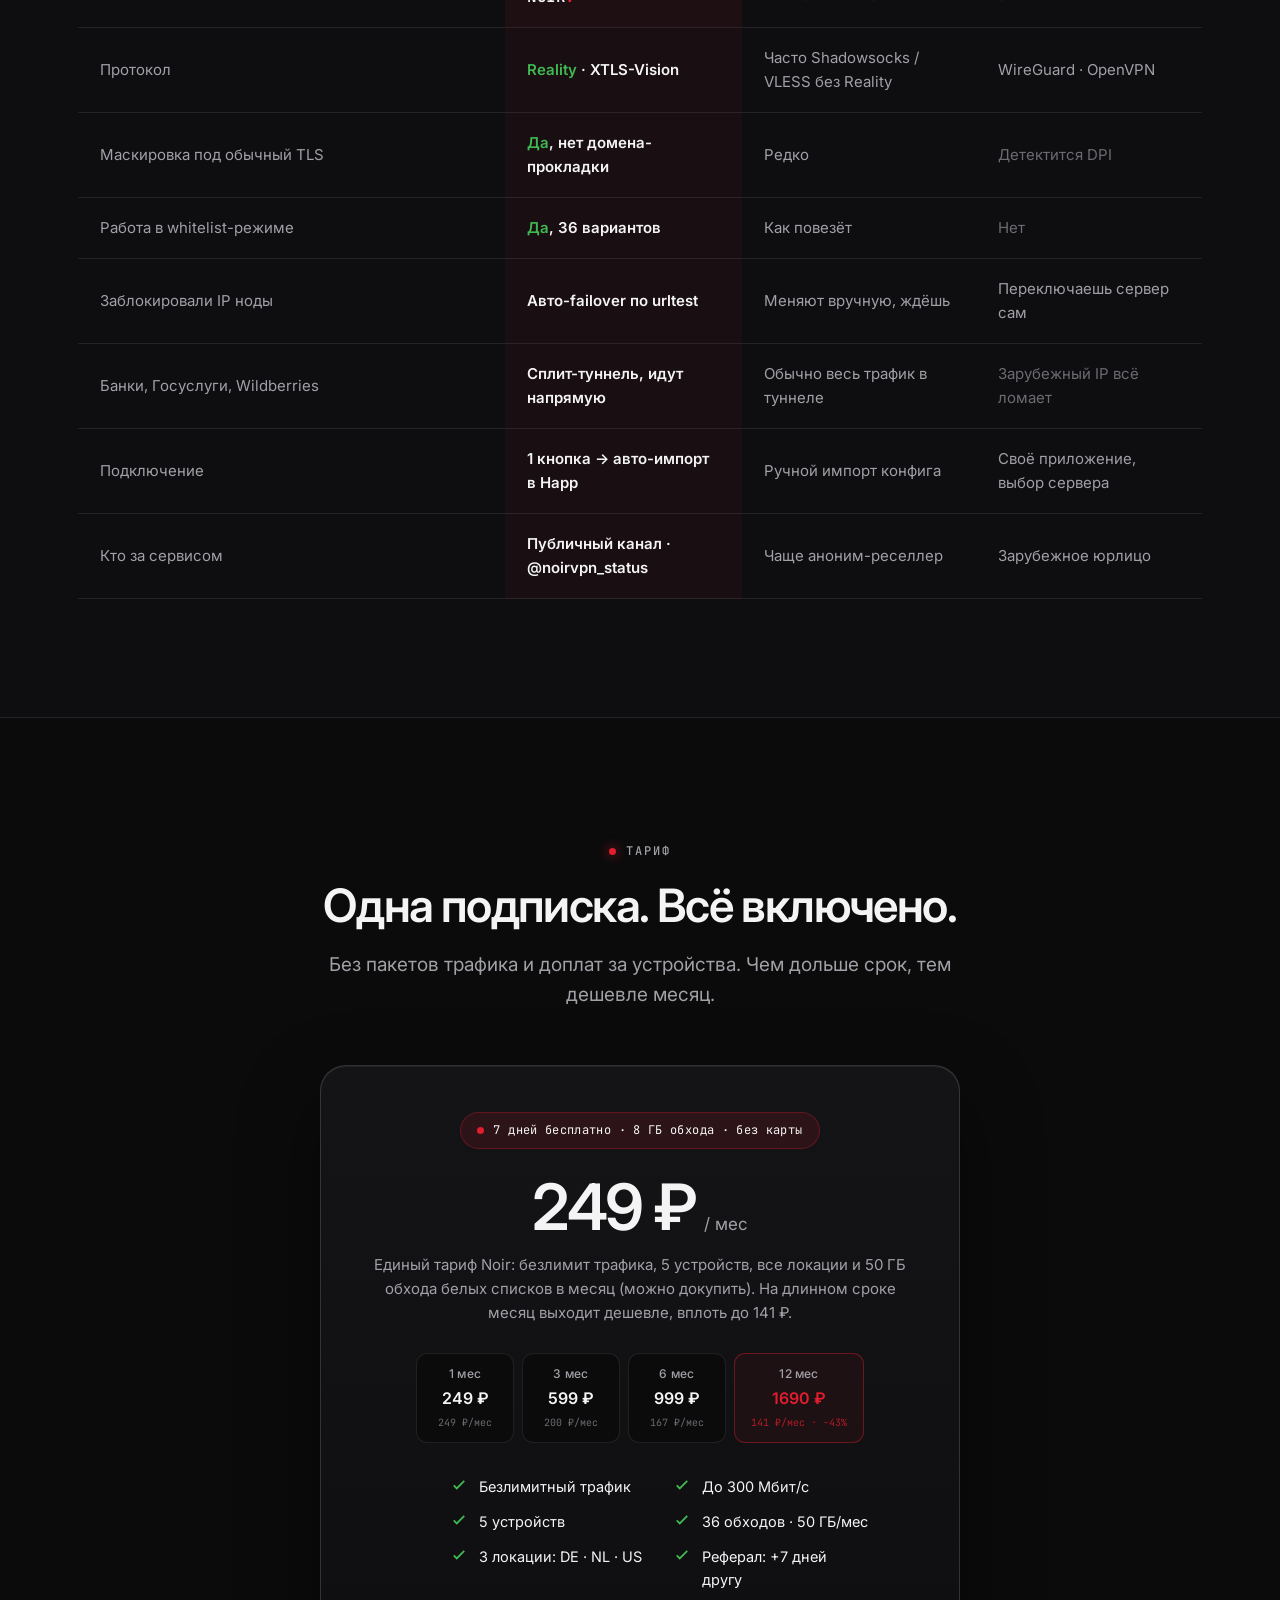
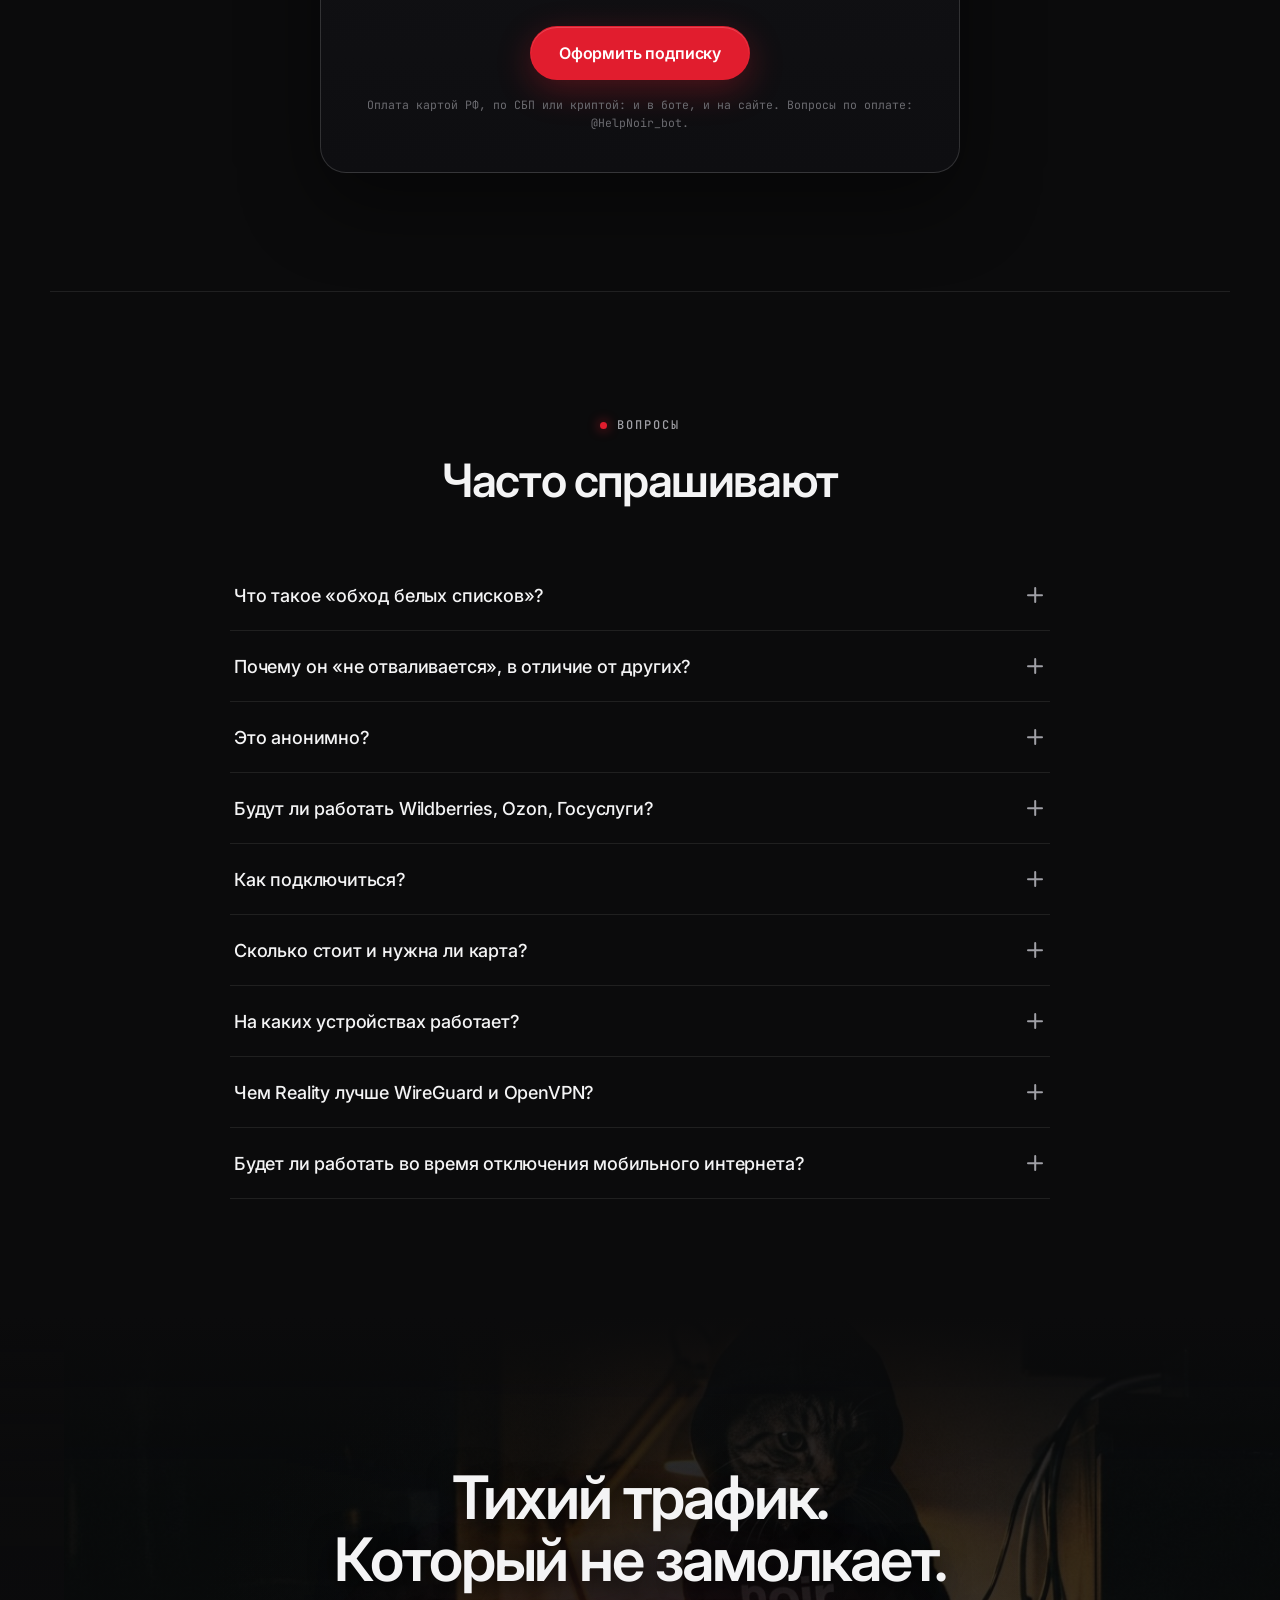
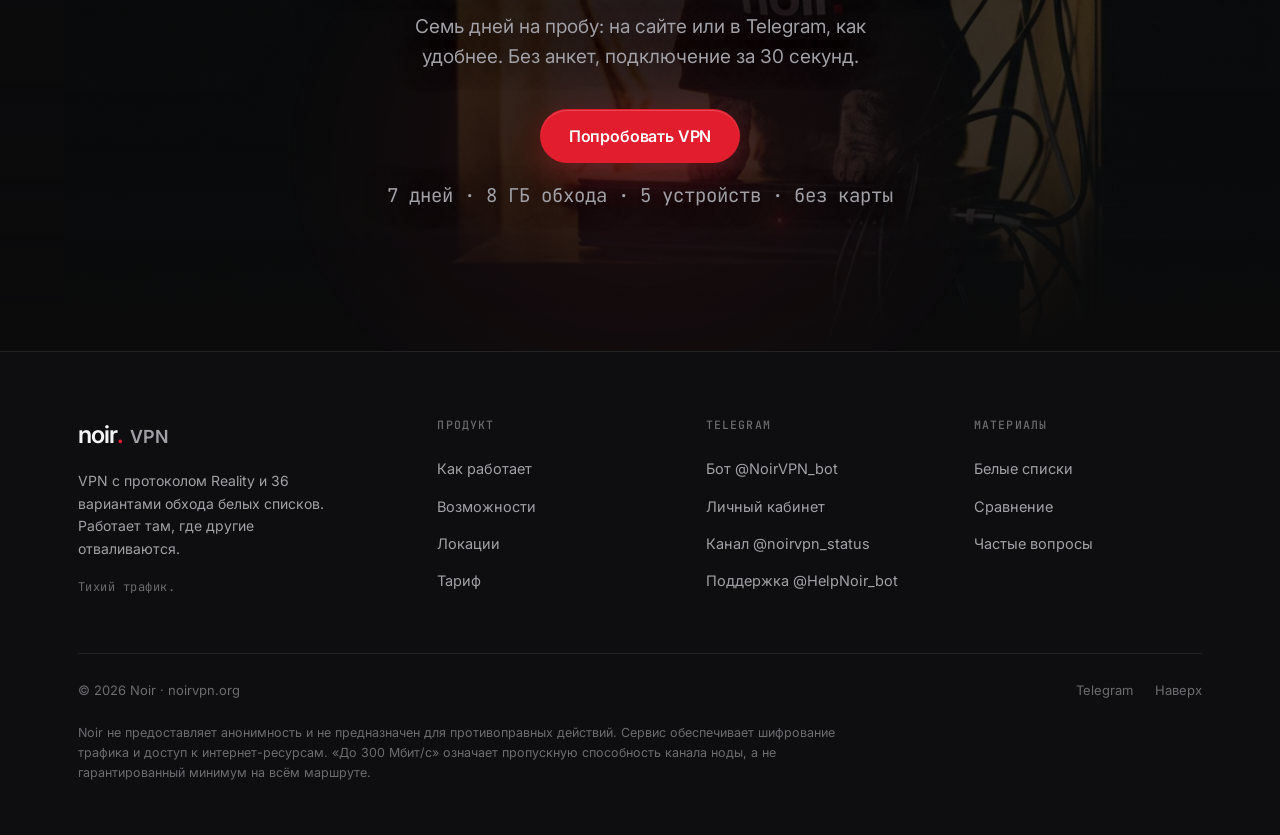
==== commit 52694a39: "Английская версия лендинга: /en/, переключатель RU/EN, hreflang Аудитория — англоязычные ревьюеры по" ====
--- a/index.html
+++ b/index.html
@@ -7,6 +7,9 @@
 <meta name="description" content="Noir VPN: протокол Reality и 36 вариантов обхода белых списков. Работает у всех операторов и в шатдаунах. Ноды в Германии, Нидерландах и США. 7 дней бесплатно, без карты." />
 <meta name="robots" content="index, follow, max-image-preview:large, max-snippet:-1" />
 <link rel="canonical" href="https://noirvpn.org/" />
+<link rel="alternate" hreflang="ru" href="https://noirvpn.org/" />
+<link rel="alternate" hreflang="en" href="https://noirvpn.org/en/" />
+<link rel="alternate" hreflang="x-default" href="https://noirvpn.org/" />
 <meta name="theme-color" content="#0B0B0C" />
 
 <!-- Счётчик посещаемости: свой, на s.noirvpn.org. Данные лежат у нас, а не
@@ -17,6 +20,7 @@
 <meta property="og:type" content="website" />
 <meta property="og:site_name" content="Noir VPN" />
 <meta property="og:locale" content="ru_RU" />
+<meta property="og:locale:alternate" content="en_US" />
 <meta property="og:url" content="https://noirvpn.org/" />
 <meta property="og:title" content="Noir VPN: VPN, который не отваливается" />
 <meta property="og:description" content="Reality и 36 вариантов обхода белых списков. Работает у всех операторов и во всех регионах. 7 дней бесплатно, без карты." />
@@ -28,14 +32,14 @@
 <meta name="twitter:description" content="Reality и 36 вариантов обхода белых списков. 7 дней бесплатно, без карты." />
 <meta name="twitter:image" content="https://noirvpn.org/og.png" />
 
-<link rel="icon" href="favicon.ico" sizes="32x32" />
-<link rel="icon" href="icon-192.png" type="image/png" sizes="192x192" />
-<link rel="apple-touch-icon" href="icon-180.png" />
+<link rel="icon" href="/favicon.ico" sizes="32x32" />
+<link rel="icon" href="/icon-192.png" type="image/png" sizes="192x192" />
+<link rel="apple-touch-icon" href="/icon-180.png" />
 
 <link rel="preconnect" href="https://fonts.googleapis.com" />
 <link rel="preconnect" href="https://fonts.gstatic.com" crossorigin />
 <link href="https://fonts.googleapis.com/css2?family=Inter:wght@400;500;600;700&family=JetBrains+Mono:wght@400;500&display=swap" rel="stylesheet" />
-<link rel="stylesheet" href="noir-landing.css" />
+<link rel="stylesheet" href="/noir-landing.css" />
 
 <script type="application/ld+json">
 {
@@ -154,6 +158,10 @@
     </nav>
     <div class="nav-cta">
       <span class="nav-status"><span class="live"></span>все ноды в норме</span>
+      <div class="lang" role="group" aria-label="Язык / Language">
+        <span class="lang-on" aria-current="true">RU</span>
+        <a href="/en/" hreflang="en" lang="en" data-lang-to="en">EN</a>
+      </div>
       <button class="btn btn-primary" type="button" data-cta>Попробовать VPN</button>
       <button class="nav-burger" id="burger" aria-label="Меню"><i></i><i></i><i></i></button>
     </div>
@@ -168,6 +176,10 @@
   <a href="#pricing">Тариф</a>
   <a href="#faq">Вопросы</a>
   <button class="btn btn-primary" type="button" data-cta>Попробовать VPN</button>
+  <div class="lang drawer-lang" role="group" aria-label="Язык / Language">
+    <span class="lang-on" aria-current="true">RU</span>
+    <a href="/en/" hreflang="en" lang="en" data-lang-to="en">EN</a>
+  </div>
 </nav>
 
 <span id="top"></span>
@@ -213,7 +225,7 @@
             </div>
           </div>
           <div class="tg-body">
-            <div class="tg-cover"><img src="assets/cat-welcome.jpg" alt="Обложка бота Noir: кот в худи noir." /></div>
+            <div class="tg-cover"><img src="/assets/cat-welcome.jpg" alt="Обложка бота Noir: кот в худи noir." /></div>
             <div class="tg-bubble">
               Привет. Это <b>Noir</b>.<br/>
               VPN с Reality и 36 обходами белых списков. Работает там, где другие отваливаются.<br/>
@@ -379,7 +391,7 @@
     <div class="loc-grid">
       <div class="loc reveal">
         <div class="loc-top">
-          <span class="loc-flag"><img src="assets/flag-de.webp" alt="Германия" /></span>
+          <span class="loc-flag"><img src="/assets/flag-de.webp" alt="Германия" /></span>
           <div><div class="nm">Германия <span class="nx">основная</span></div><div class="code">noir-de · Frankfurt</div></div>
         </div>
         <div class="loc-meta">
@@ -389,7 +401,7 @@
       </div>
       <div class="loc reveal">
         <div class="loc-top">
-          <span class="loc-flag"><img src="assets/flag-nl.png" alt="Нидерланды" /></span>
+          <span class="loc-flag"><img src="/assets/flag-nl.png" alt="Нидерланды" /></span>
           <div><div class="nm">Нидерланды <span class="nx">резервная</span></div><div class="code">noir-nl · Rotterdam</div></div>
         </div>
         <div class="loc-meta">
@@ -399,7 +411,7 @@
       </div>
       <div class="loc reveal">
         <div class="loc-top">
-          <span class="loc-flag"><img src="assets/flag-us.webp" alt="США" /></span>
+          <span class="loc-flag"><img src="/assets/flag-us.webp" alt="США" /></span>
           <div><div class="nm">США <span class="nx">для сервисов</span></div><div class="code">noir-us · Dallas</div></div>
         </div>
         <div class="loc-meta">
@@ -409,7 +421,7 @@
       </div>
     </div>
     <div class="bypass reveal">
-      <img class="bypass-img" src="assets/cat-paws.jpg" alt="" loading="lazy" />
+      <img class="bypass-img" src="/assets/cat-paws.jpg" alt="" loading="lazy" />
       <div class="bypass-body">
         <div class="bypass-num">36</div>
         <div class="bypass-txt">
@@ -580,7 +592,7 @@
 
 <!-- ============================ FINAL CTA ============================ -->
 <section class="section final">
-  <div class="final-bg"><img src="assets/cat-lamp.jpg" alt="" loading="lazy" /></div>
+  <div class="final-bg"><img src="/assets/cat-lamp.jpg" alt="" loading="lazy" /></div>
   <div class="fglow"></div>
   <div class="wrap">
     <h2 class="reveal">Тихий трафик.<br/>Который не замолкает.</h2>
@@ -673,7 +685,7 @@
   <span class="go">Начать</span>
 </button>
 
-<script src="noir-landing.js"></script>
-<script src="noir-analytics.js"></script>
+<script src="/noir-landing.js"></script>
+<script src="/noir-analytics.js"></script>
 </body>
 </html>
--- a/noir-landing.css
+++ b/noir-landing.css
@@ -692,3 +692,52 @@
         border-radius:22px 22px 0 0;padding:26px 20px calc(22px + env(safe-area-inset-bottom));}
   .pick.open{transform:translateY(0);}
 }
+
+/* ============================================================
+   ПЕРЕКЛЮЧАТЕЛЬ ЯЗЫКА RU/EN
+   Активный язык — <span>, второй — обычная <a>. Работает без JS.
+   ============================================================ */
+.lang{
+  display:inline-flex;align-items:center;flex:0 0 auto;
+  border:1px solid var(--border);border-radius:9px;overflow:hidden;
+  font-family:var(--mono);font-size:11.5px;letter-spacing:0.04em;
+  background:rgba(244,244,245,0.03);
+}
+.lang > *{
+  display:block;padding:6px 9px;line-height:1;color:var(--muted);
+  transition:color .18s,background .18s;
+}
+.lang a:hover{color:var(--text);background:rgba(244,244,245,0.07);}
+.lang .lang-on{color:var(--text);background:rgba(244,244,245,0.09);cursor:default;}
+.drawer-lang{align-self:flex-start;margin-top:20px;}
+
+/* ---- предложение сменить язык. Никогда не редиректит само ---- */
+.langbar{
+  position:fixed;z-index:70;left:18px;bottom:18px;max-width:min(92vw,340px);
+  display:none;gap:12px;align-items:flex-start;
+  padding:14px 14px 14px 16px;border-radius:14px;
+  background:var(--bg-2);border:1px solid var(--border);
+  box-shadow:0 18px 44px rgba(0,0,0,0.5);
+  opacity:0;transform:translateY(10px);transition:opacity .28s var(--ease),transform .28s var(--ease);
+}
+.langbar.show{display:flex;}
+.langbar.in{opacity:1;transform:translateY(0);}
+.langbar-tx{font-size:14px;line-height:1.45;color:var(--text);}
+.langbar-tx b{display:block;font-weight:600;margin-bottom:2px;}
+.langbar-tx i{font-style:normal;color:var(--muted);font-size:12.5px;}
+.langbar-go{
+  margin-top:10px;display:inline-block;padding:7px 13px;border-radius:9px;
+  background:var(--accent);color:#fff;font-size:13px;font-weight:600;
+}
+.langbar-go:hover{filter:brightness(1.08);}
+.langbar-x{
+  flex:0 0 auto;width:26px;height:26px;border-radius:8px;margin:-2px -2px 0 0;
+  color:var(--muted);font-size:19px;line-height:1;
+  background:transparent;border:0;cursor:pointer;transition:color .18s,background .18s;
+}
+.langbar-x:hover{color:var(--text);background:rgba(244,244,245,0.07);}
+
+@media (max-width:860px){
+  /* внизу живёт липкая кнопка CTA, поэтому на телефоне уводим плашку наверх */
+  .langbar{left:12px;right:12px;bottom:auto;top:74px;max-width:none;}
+}
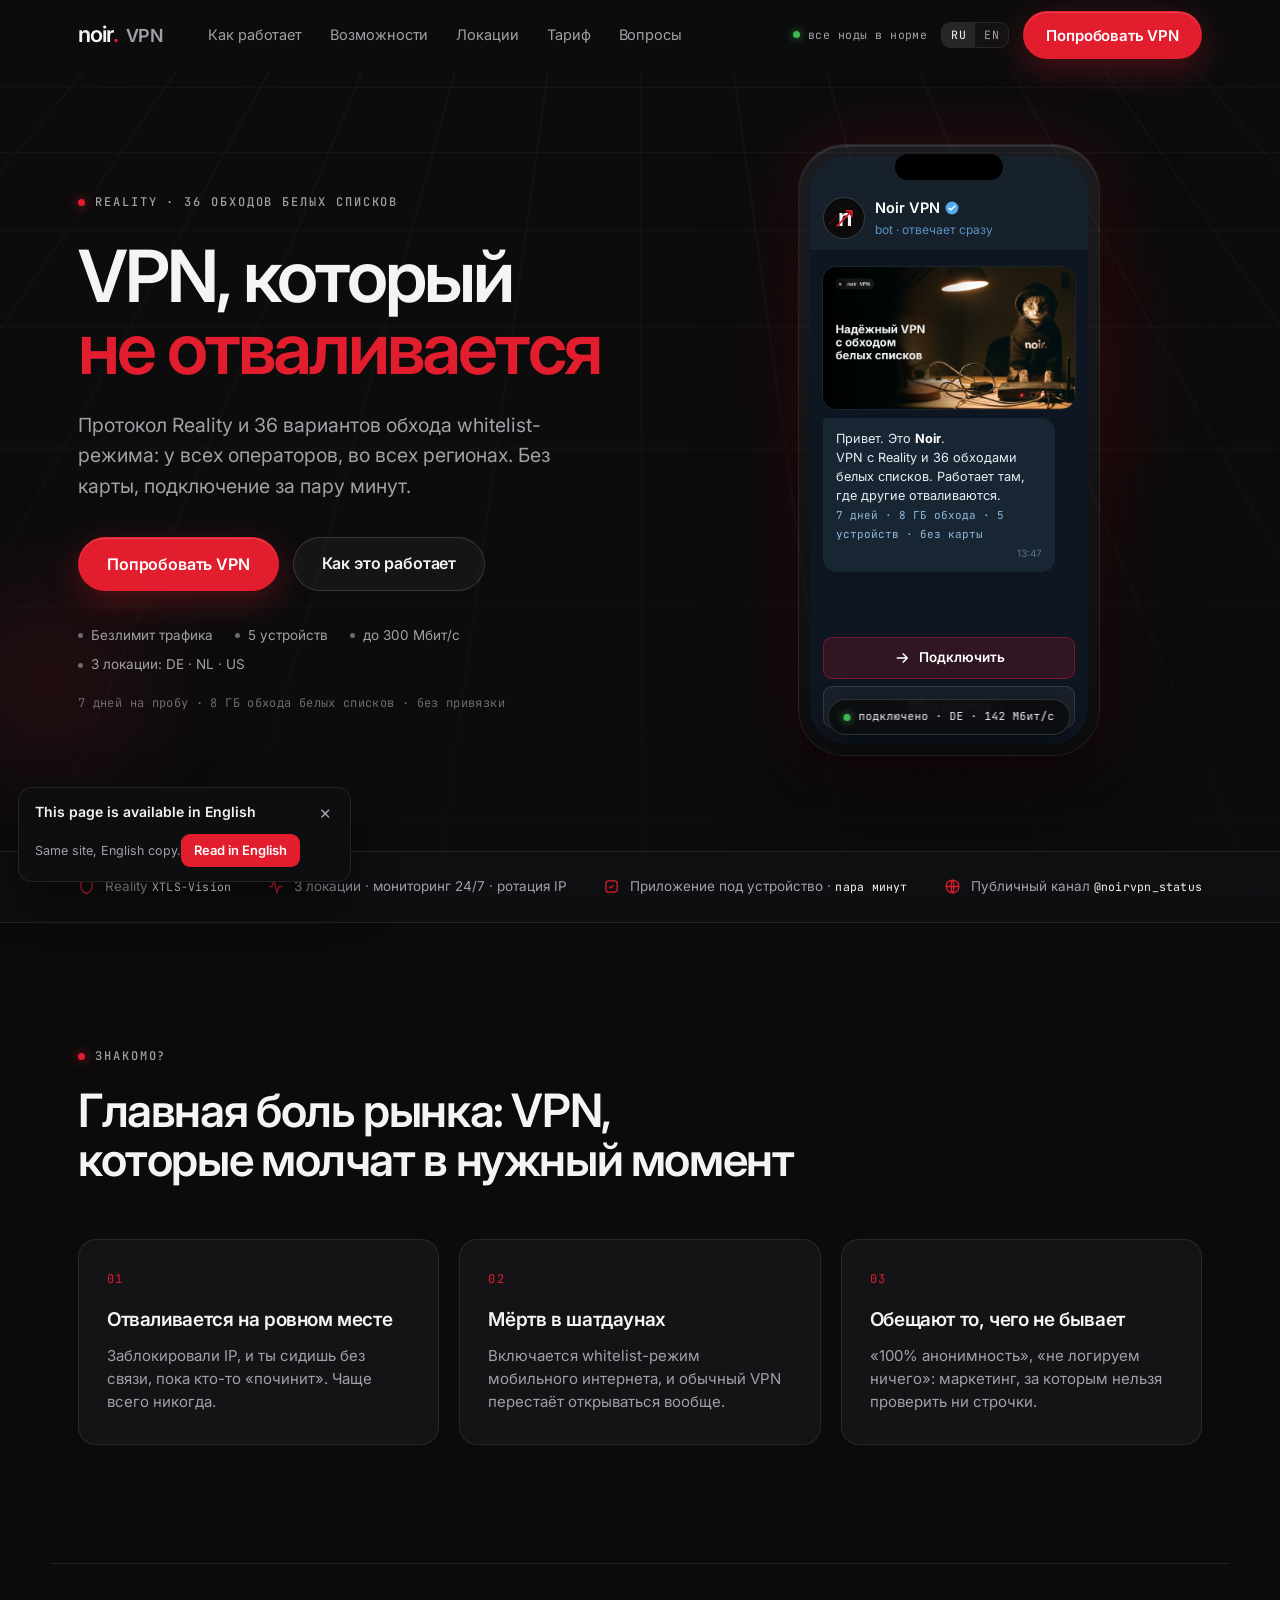
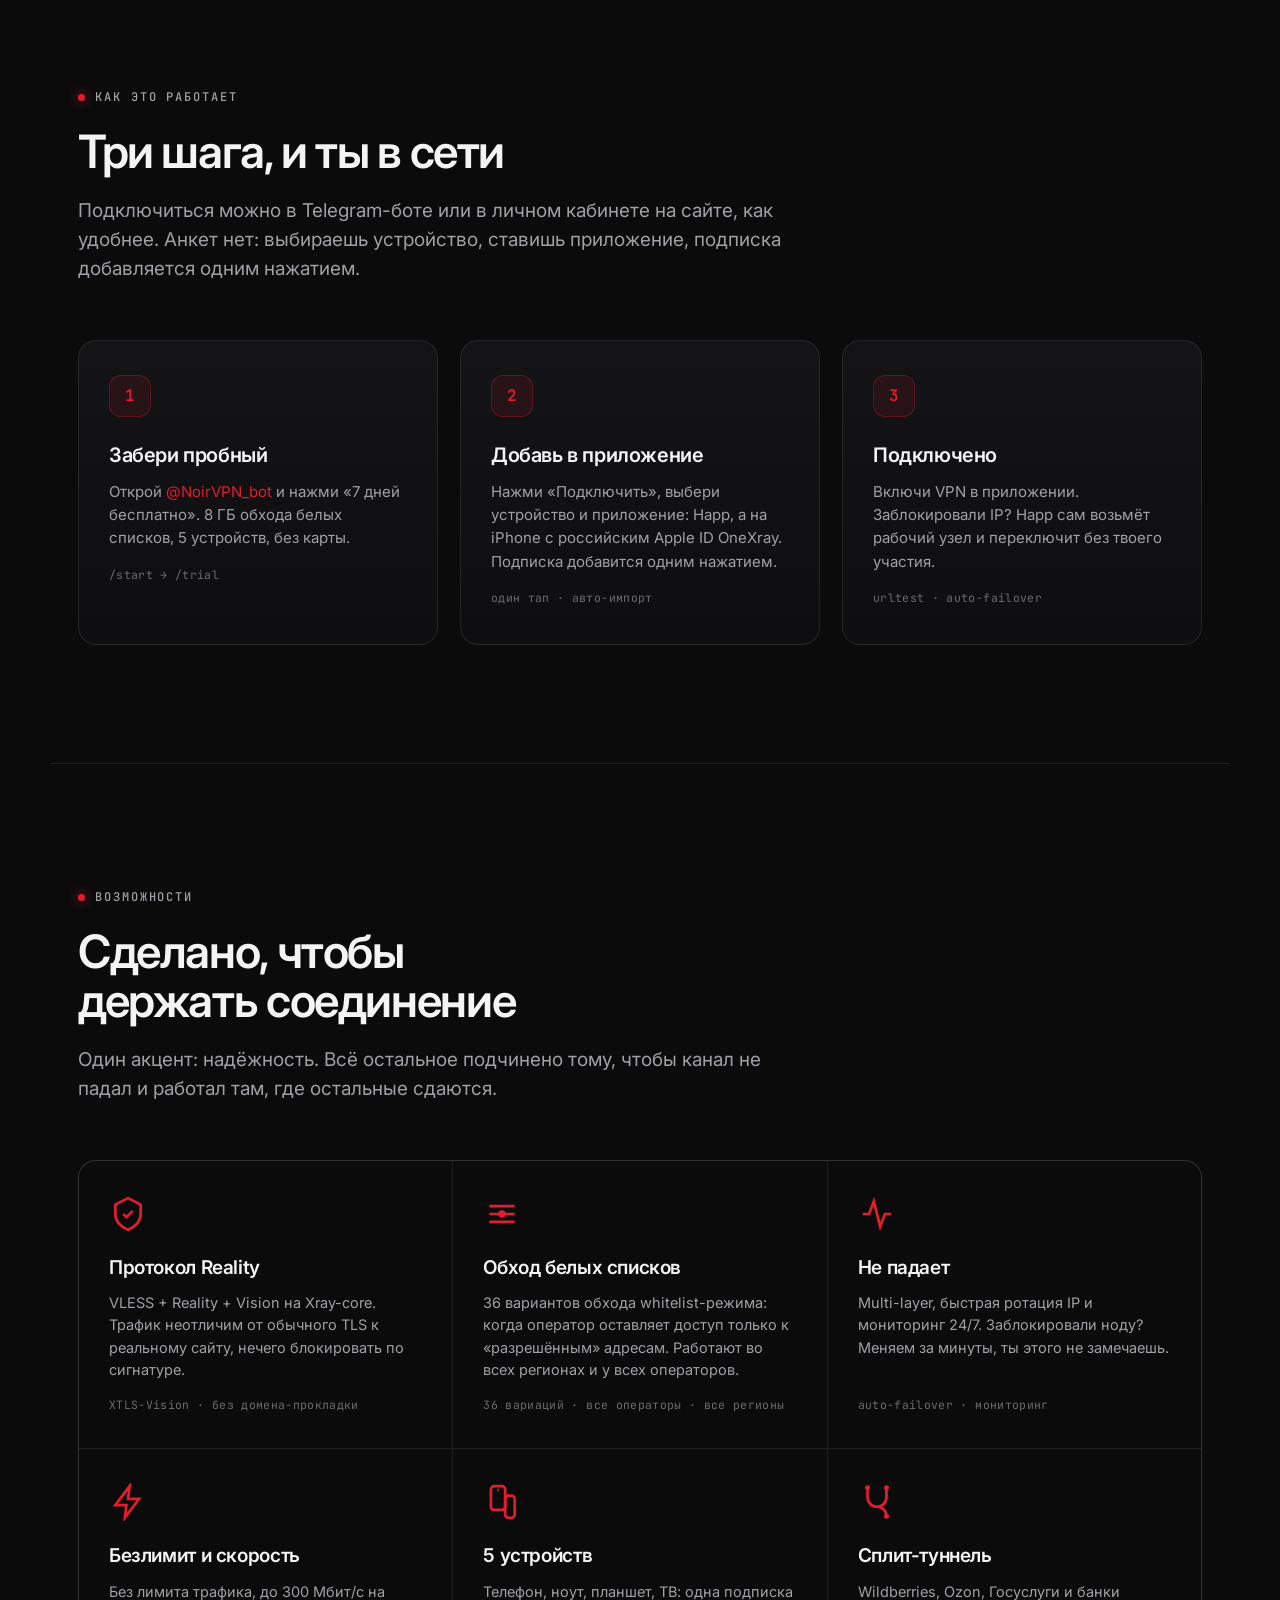
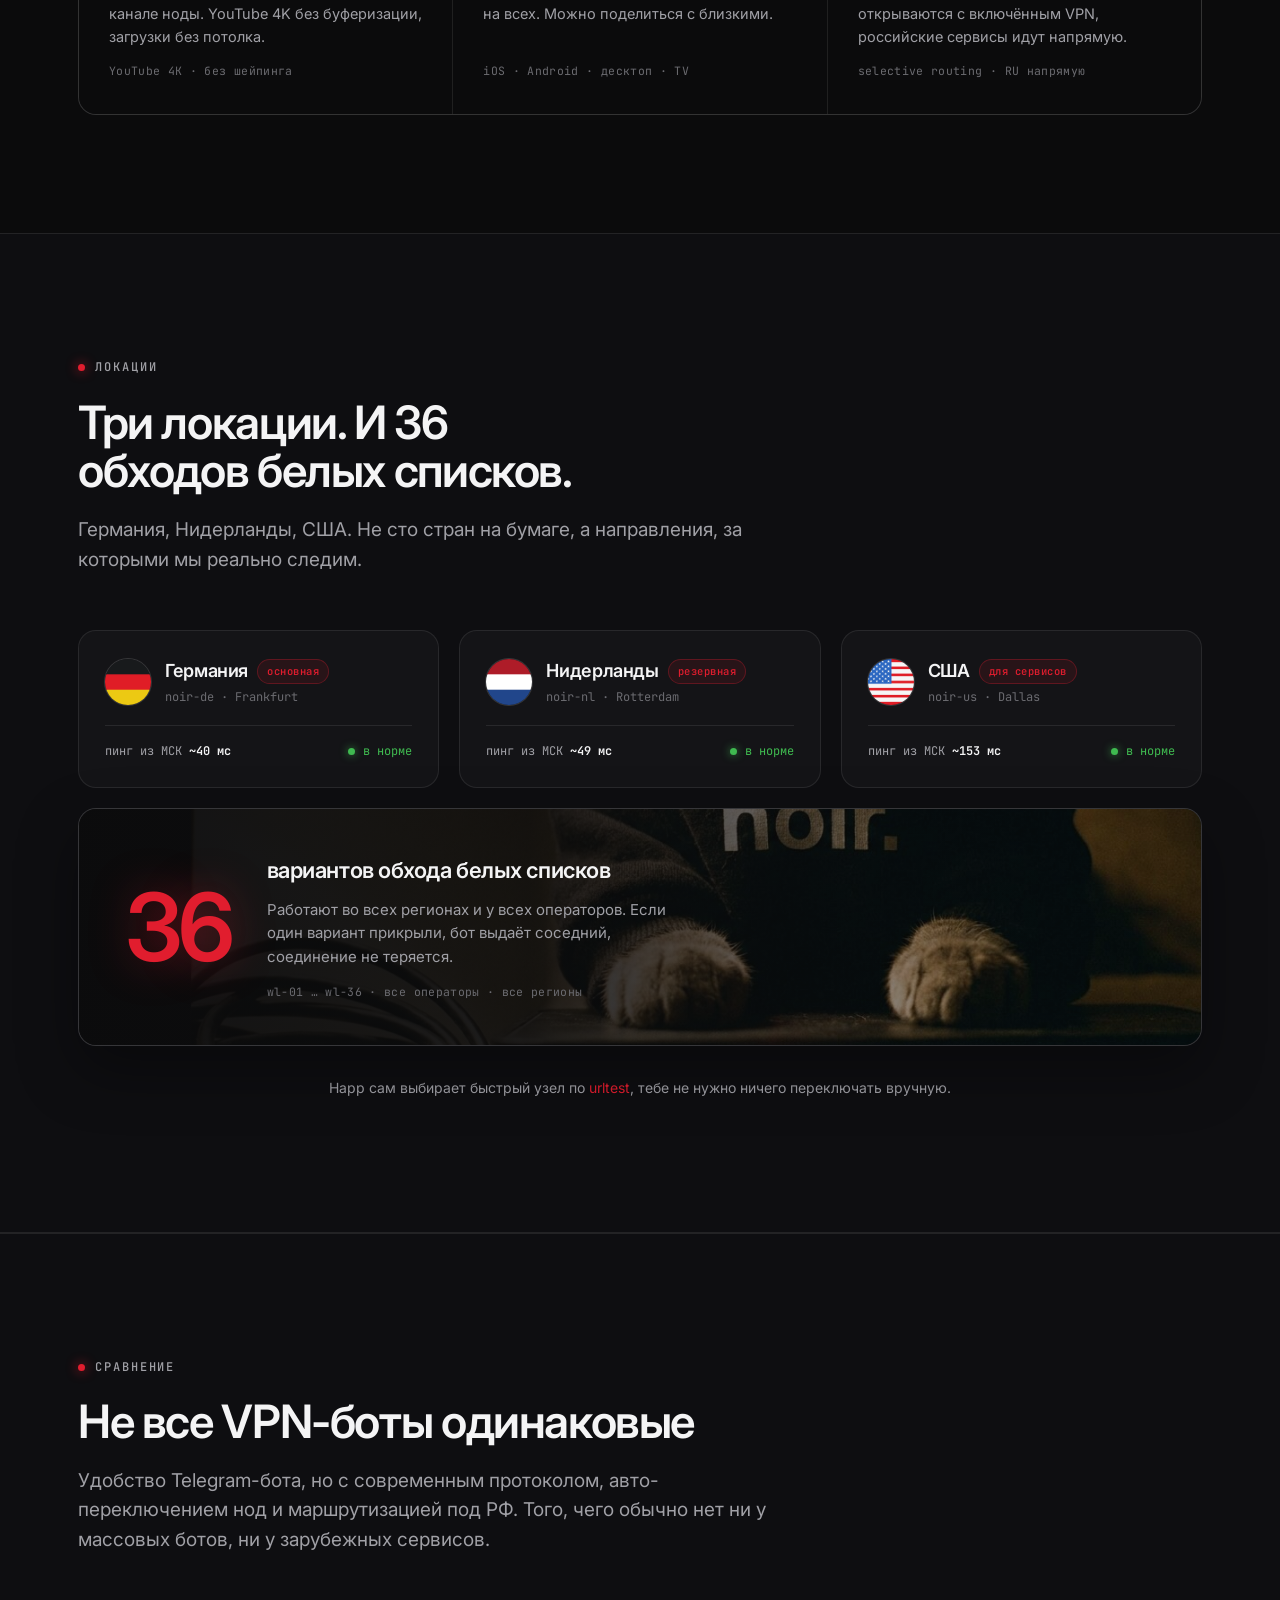
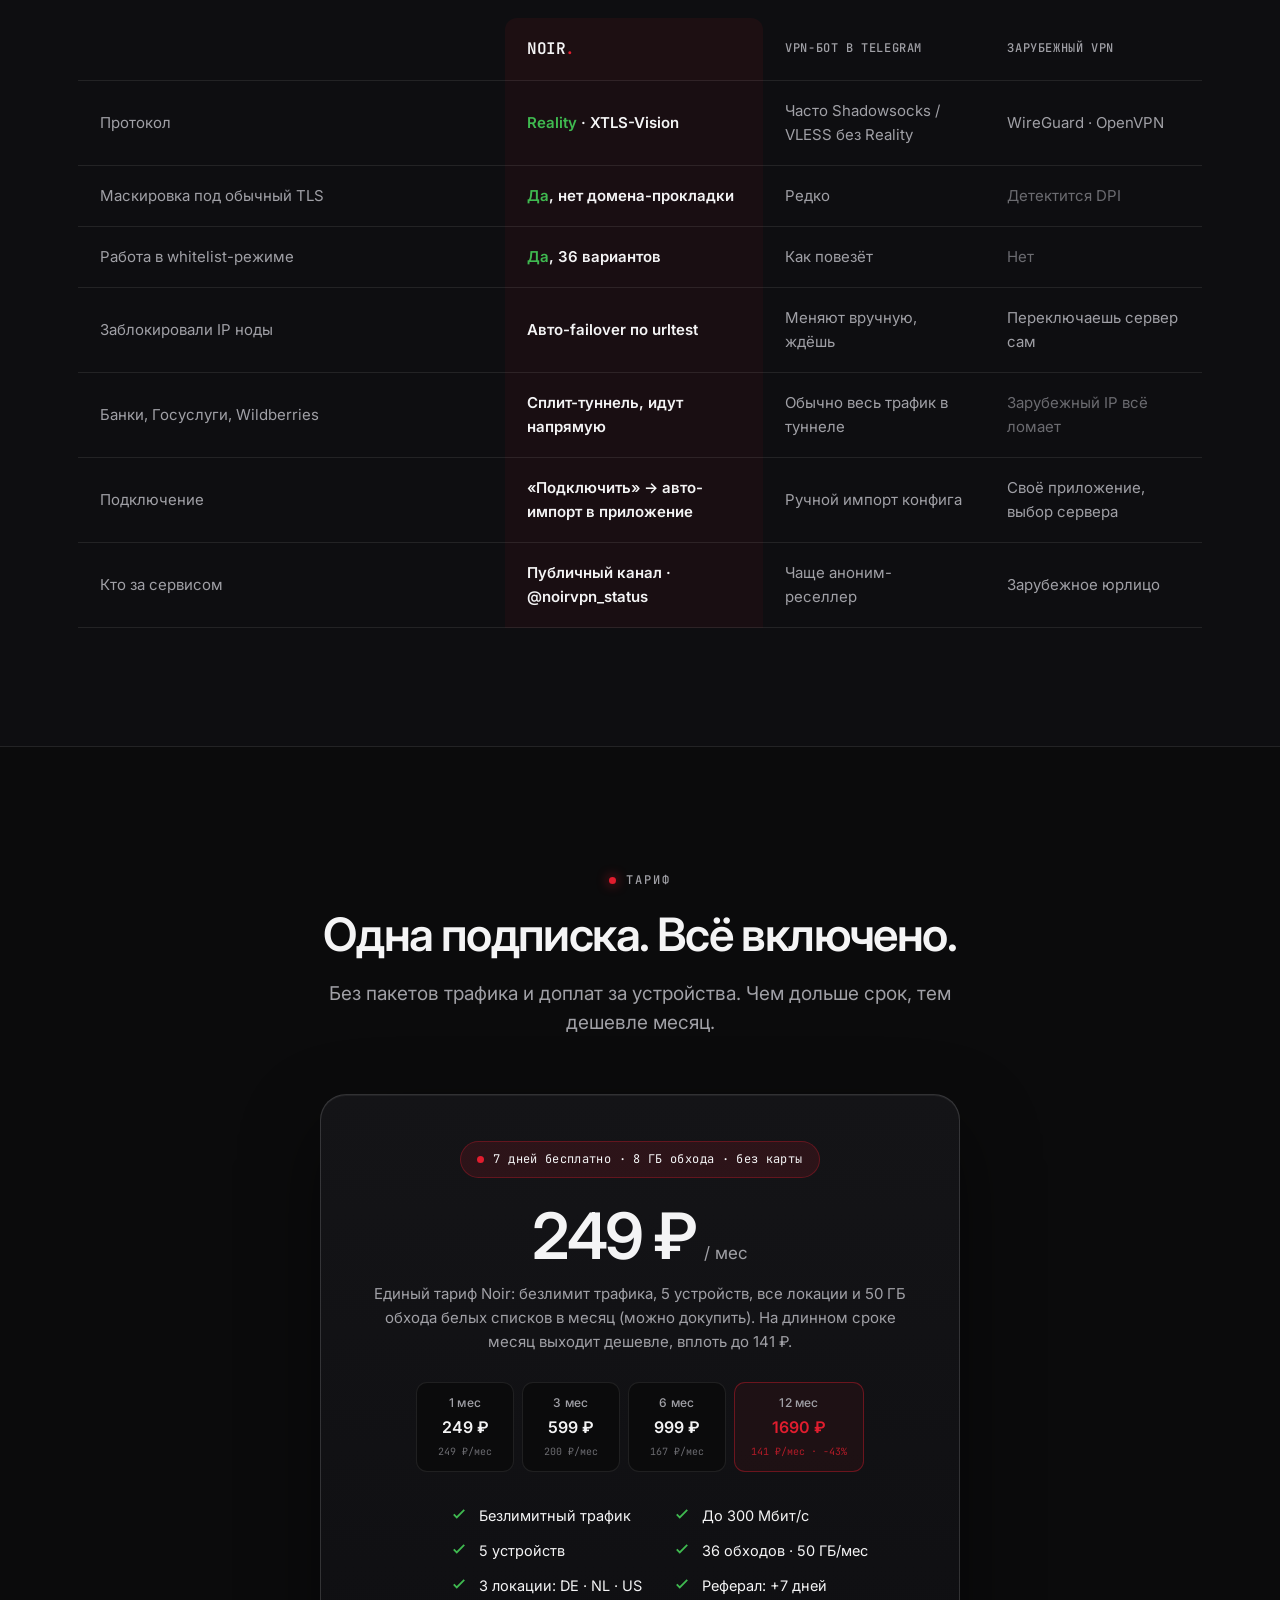
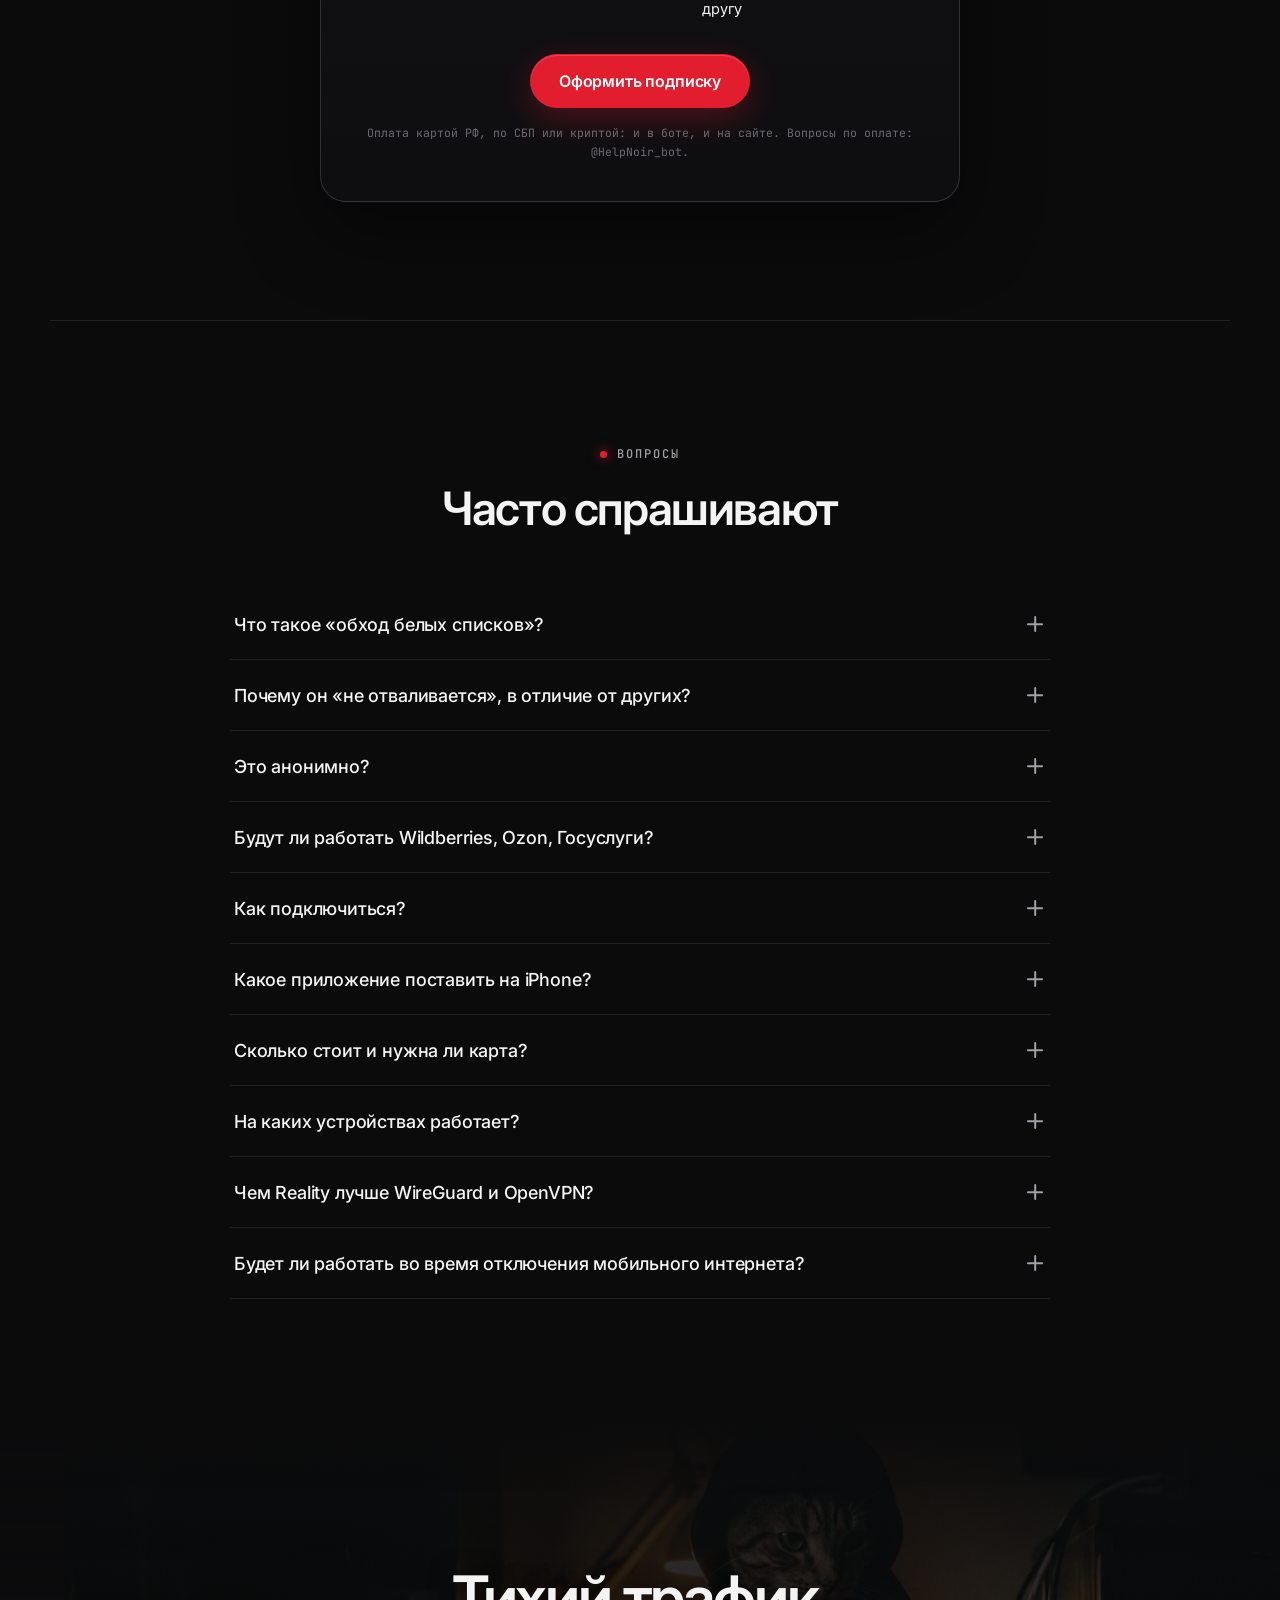
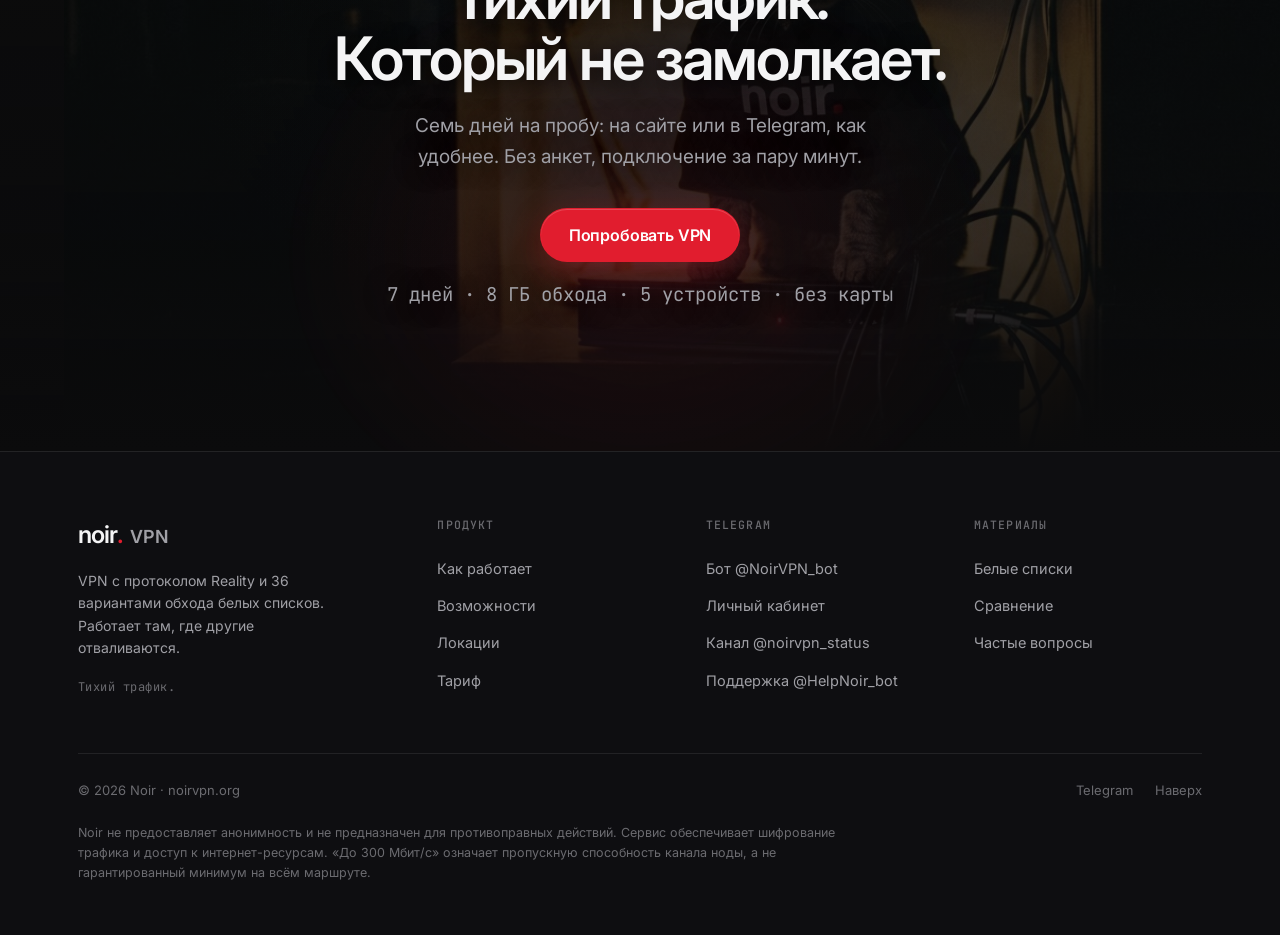
==== commit ecbf4691: "Лендинг: путь подключения без привязки к одному приложению, бот или кабинет Было: «подключение в Hap" ====
--- a/index.html
+++ b/index.html
@@ -53,7 +53,7 @@
       "url": "https://noirvpn.org/",
       "logo": "https://noirvpn.org/icon-180.png",
       "slogan": "Тихий трафик.",
-      "description": "VPN-сервис для пользователей внутри России: протокол Reality, 36 вариантов обхода whitelist-режима мобильного интернета, ноды в Германии, Нидерландах и США. Подключение и оплата через Telegram-бот.",
+      "description": "VPN-сервис для пользователей внутри России: протокол Reality, 36 вариантов обхода whitelist-режима мобильного интернета, ноды в Германии, Нидерландах и США. Подключение и оплата через Telegram-бот или личный кабинет на сайте.",
       "sameAs": [
         "https://t.me/NoirVPN_bot",
         "https://t.me/noirvpn_status"
@@ -71,7 +71,7 @@
       "url": "https://noirvpn.org/",
       "name": "Noir VPN",
       "inLanguage": "ru-RU",
-      "dateModified": "2026-07-30",
+      "dateModified": "2026-11-02",
       "publisher": { "@id": "https://noirvpn.org/#org" }
     },
     {
@@ -115,17 +115,22 @@
         {
           "@type": "Question",
           "name": "Как подключиться?",
-          "acceptedAnswer": { "@type": "Answer", "text": "Открой @NoirVPN_bot, забери 7 дней бесплатно и нажми «Подключить», приложение Happ откроется само и импортирует подписку. Весь процесс займёт около 30 секунд." }
+          "acceptedAnswer": { "@type": "Answer", "text": "Открой @NoirVPN_bot, забери 7 дней бесплатно и нажми «Подключить». Выбери устройство и приложение (Happ, а на iPhone с российским Apple ID OneXray), и подписка добавится одним нажатием. Если Telegram не открывается или не нужен, то же самое можно сделать в личном кабинете на сайте (вход по почте). Нужно другое приложение или роутер: и в боте, и в кабинете есть QR-код и обычная ссылка подписки. Весь путь занимает пару минут." }
+        },
+        {
+          "@type": "Question",
+          "name": "Какое приложение поставить на iPhone?",
+          "acceptedAnswer": { "@type": "Answer", "text": "Если Apple ID российский, ставь OneXray: он бесплатный, есть в российском App Store и принимает подписку Noir целиком, с узлами и правилами маршрутизации. Happ и INCY из российского App Store убрали (INCY в конце октября), поэтому их можно поставить только с Apple ID другой страны. Если Happ или INCY уже стоит на телефоне, пользуйся им и не удаляй: заново из российского App Store его не поставить. Приложения с похожими названиями в российском поиске выпустили другие разработчики, ставить их не стоит." }
         },
         {
           "@type": "Question",
           "name": "Сколько стоит и нужна ли карта?",
-          "acceptedAnswer": { "@type": "Answer", "text": "Пробные 7 дней: бесплатно и без карты, с лимитом 30 ГБ трафика и 8 ГБ на обход белых списков. Дальше единый тариф 249 ₽ за месяц, 599 ₽ за 3 месяца, 999 ₽ за 6 и 1690 ₽ за год, то есть от 141 ₽/мес на длинном сроке. В подписке 50 ГБ обхода в месяц, можно докупить. Оплата картой РФ, по СБП или криптой." }
+          "acceptedAnswer": { "@type": "Answer", "text": "Пробные 7 дней: бесплатно и без карты, с лимитом 30 ГБ трафика и 8 ГБ на обход белых списков. Дальше единый тариф 249 ₽ за месяц, 599 ₽ за 3 месяца, 999 ₽ за 6 и 1690 ₽ за год, то есть от 141 ₽/мес на длинном сроке. В подписке 50 ГБ обхода в месяц, можно докупить. Оплата картой РФ, по СБП или криптой; поможет и поддержка @HelpNoir_bot." }
         },
         {
           "@type": "Question",
           "name": "На каких устройствах работает?",
-          "acceptedAnswer": { "@type": "Answer", "text": "На всём, где есть Happ: iPhone и iPad, Android, Windows, macOS, Android TV. В одной подписке 5 устройств одновременно, отдельной лицензии на каждое не нужно." }
+          "acceptedAnswer": { "@type": "Answer", "text": "iPhone и iPad, Android, Windows, Mac, Android TV и Apple TV. На Android, Windows, Mac и телевизорах работает Happ (на Mac он ставится файлом, App Store не нужен), на iPhone и iPad приложение зависит от Apple ID, подробности в вопросе выше. Для другого приложения или роутера есть QR-код и обычная ссылка подписки. В одной подписке 5 устройств одновременно, отдельной лицензии на каждое не нужно." }
         },
         {
           "@type": "Question",
@@ -195,7 +200,7 @@
     <div class="hero-copy">
       <span class="eyebrow">Reality · 36 обходов белых списков</span>
       <h1>VPN, который <em>не&nbsp;отваливается</em></h1>
-      <p class="hero-sub">Протокол Reality и 36 вариантов обхода whitelist-режима: у всех операторов, во всех регионах. Без карты, подключение в Happ за&nbsp;30&nbsp;секунд.</p>
+      <p class="hero-sub">Протокол Reality и 36 вариантов обхода whitelist-режима: у всех операторов, во всех регионах. Без карты, подключение за&nbsp;пару&nbsp;минут.</p>
       <div class="hero-cta">
         <button class="btn btn-primary btn-lg" type="button" data-cta>Попробовать VPN</button>
         <a class="btn btn-ghost btn-lg" href="#how">Как это работает</a>
@@ -235,9 +240,9 @@
             <div class="tg-btn">
               <div class="tg-key">
                 <svg class="k" viewBox="0 0 24 24" fill="none" stroke="currentColor" stroke-width="2"><path d="M5 12h14M13 6l6 6-6 6"/></svg>
-                Подключить в Happ
+                Подключить
               </div>
-              <div class="tg-key sec">У меня нет Happ</div>
+              <div class="tg-key sec">QR и ссылка</div>
             </div>
           </div>
         </div>
@@ -260,7 +265,7 @@
     </div>
     <div class="band-item">
       <svg viewBox="0 0 24 24" fill="none" stroke="currentColor" stroke-width="1.8"><rect x="4" y="4" width="16" height="16" rx="4"/><path d="M9 12l2 2 4-4"/></svg>
-      <span>Клиент <span class="mono">Happ</span> · 30 секунд</span>
+      <span>Приложение под устройство · <span class="mono">пара минут</span></span>
     </div>
     <div class="band-item">
       <svg viewBox="0 0 24 24" fill="none" stroke="currentColor" stroke-width="1.8"><circle cx="12" cy="12" r="9"/><path d="M3 12h18M12 3c2.5 2.7 2.5 15.3 0 18M12 3c-2.5 2.7-2.5 15.3 0 18"/></svg>
@@ -303,8 +308,8 @@
   <div class="wrap">
     <div class="section-head reveal">
       <span class="eyebrow">Как это работает</span>
-      <h2 class="title">Три тапа в Telegram, и ты в сети</h2>
-      <p class="lead">Никакой веб-регистрации, личных кабинетов и анкет. Всё происходит в боте и приложении Happ.</p>
+      <h2 class="title">Три шага, и ты в сети</h2>
+      <p class="lead">Подключиться можно в Telegram-боте или в личном кабинете на сайте, как удобнее. Анкет нет: выбираешь устройство, ставишь приложение, подписка добавляется одним нажатием.</p>
     </div>
     <div class="steps">
       <div class="step reveal">
@@ -315,14 +320,14 @@
       </div>
       <div class="step reveal">
         <div class="num">2</div>
-        <h3>Открой в Happ</h3>
-        <p>Одна кнопка «Подключить»: Happ откроется сам и импортирует подписку. Профиль выбирать не нужно.</p>
-        <div class="tag">happ:// · авто-импорт</div>
+        <h3>Добавь в приложение</h3>
+        <p>Нажми «Подключить», выбери устройство и приложение: Happ, а на iPhone с российским Apple ID OneXray. Подписка добавится одним нажатием.</p>
+        <div class="tag">один тап · авто-импорт</div>
       </div>
       <div class="step reveal">
         <div class="num">3</div>
         <h3>Подключено</h3>
-        <p>Happ сам берёт рабочий узел и держит соединение. Заблокировали IP? Переключит без твоего участия.</p>
+        <p>Включи VPN в приложении. Заблокировали IP? Happ сам возьмёт рабочий узел и переключит без твоего участия.</p>
         <div class="tag">urltest · auto-failover</div>
       </div>
     </div>
@@ -486,7 +491,7 @@
           </tr>
           <tr>
             <td class="feat-name">Подключение</td>
-            <td class="us" data-th="Noir">1 кнопка → авто-импорт в Happ</td>
+            <td class="us" data-th="Noir">«Подключить» → авто-импорт в приложение</td>
             <td data-th="VPN-бот">Ручной импорт конфига</td>
             <td data-th="Зарубежный">Своё приложение, выбор сервера</td>
           </tr>
@@ -568,7 +573,11 @@
       </div>
       <div class="faq-item">
         <button class="faq-q">Как подключиться?<span class="ic"></span></button>
-        <div class="faq-a"><div class="faq-a-inner">Открой <span class="mono">@NoirVPN_bot</span>, забери 7 дней бесплатно и нажми «Подключить», приложение Happ откроется само и импортирует подписку. Весь процесс займёт около 30 секунд.</div></div>
+        <div class="faq-a"><div class="faq-a-inner">Открой <span class="mono">@NoirVPN_bot</span>, забери 7 дней бесплатно и нажми «Подключить». Выбери устройство и приложение (Happ, а на iPhone с российским Apple ID OneXray), и подписка добавится одним нажатием. Если Telegram не открывается или не нужен, то же самое можно сделать в личном кабинете на сайте (вход по почте). Нужно другое приложение или роутер: и в боте, и в кабинете есть QR-код и обычная ссылка подписки. Весь путь занимает пару минут.</div></div>
+      </div>
+      <div class="faq-item">
+        <button class="faq-q">Какое приложение поставить на iPhone?<span class="ic"></span></button>
+        <div class="faq-a"><div class="faq-a-inner">Если Apple ID российский, ставь OneXray: он бесплатный, есть в российском App Store и принимает подписку Noir целиком, с узлами и правилами маршрутизации. Happ и INCY из российского App Store убрали (INCY в конце октября), поэтому их можно поставить только с Apple ID другой страны. Если Happ или INCY уже стоит на телефоне, пользуйся им и не удаляй: заново из российского App Store его не поставить. Приложения с похожими названиями в российском поиске выпустили другие разработчики, ставить их не стоит.</div></div>
       </div>
       <div class="faq-item">
         <button class="faq-q">Сколько стоит и нужна ли карта?<span class="ic"></span></button>
@@ -576,7 +585,7 @@
       </div>
       <div class="faq-item">
         <button class="faq-q">На каких устройствах работает?<span class="ic"></span></button>
-        <div class="faq-a"><div class="faq-a-inner">На всём, где есть Happ: iPhone и iPad, Android, Windows, macOS, Android TV. В одной подписке 5 устройств одновременно, отдельной лицензии на каждое не нужно.</div></div>
+        <div class="faq-a"><div class="faq-a-inner">iPhone и iPad, Android, Windows, Mac, Android TV и Apple TV. На Android, Windows, Mac и телевизорах работает Happ (на Mac он ставится файлом, App Store не нужен), на iPhone и iPad приложение зависит от Apple ID, подробности в вопросе выше. Для другого приложения или роутера есть QR-код и обычная ссылка подписки. В одной подписке 5 устройств одновременно, отдельной лицензии на каждое не нужно.</div></div>
       </div>
       <div class="faq-item">
         <button class="faq-q">Чем Reality лучше WireGuard и OpenVPN?<span class="ic"></span></button>
@@ -596,7 +605,7 @@
   <div class="fglow"></div>
   <div class="wrap">
     <h2 class="reveal">Тихий трафик.<br/>Который не замолкает.</h2>
-    <p class="reveal">Семь дней на пробу: на сайте или в Telegram, как удобнее. Без анкет, подключение за 30 секунд.</p>
+    <p class="reveal">Семь дней на пробу: на сайте или в Telegram, как удобнее. Без анкет, подключение за пару минут.</p>
     <div class="hero-cta reveal">
       <button class="btn btn-primary btn-lg" type="button" data-cta>Попробовать VPN</button>
     </div>
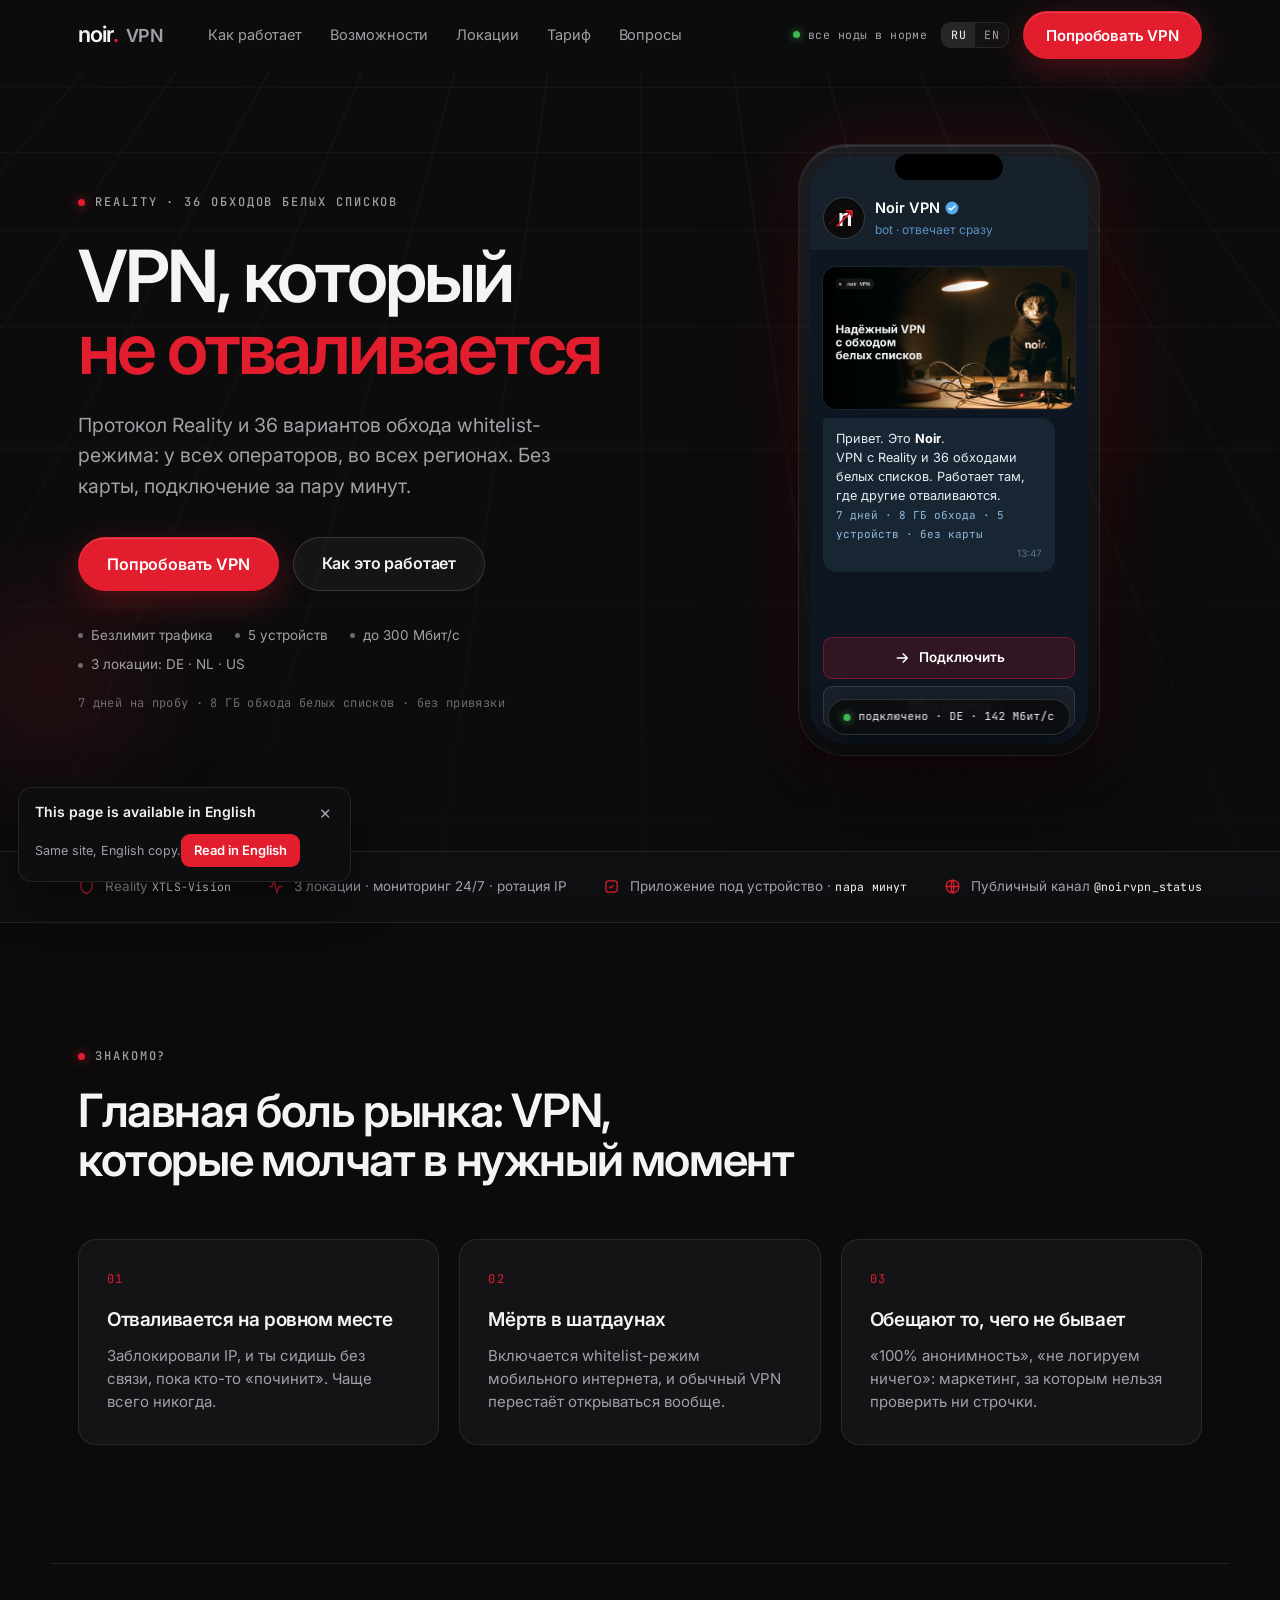
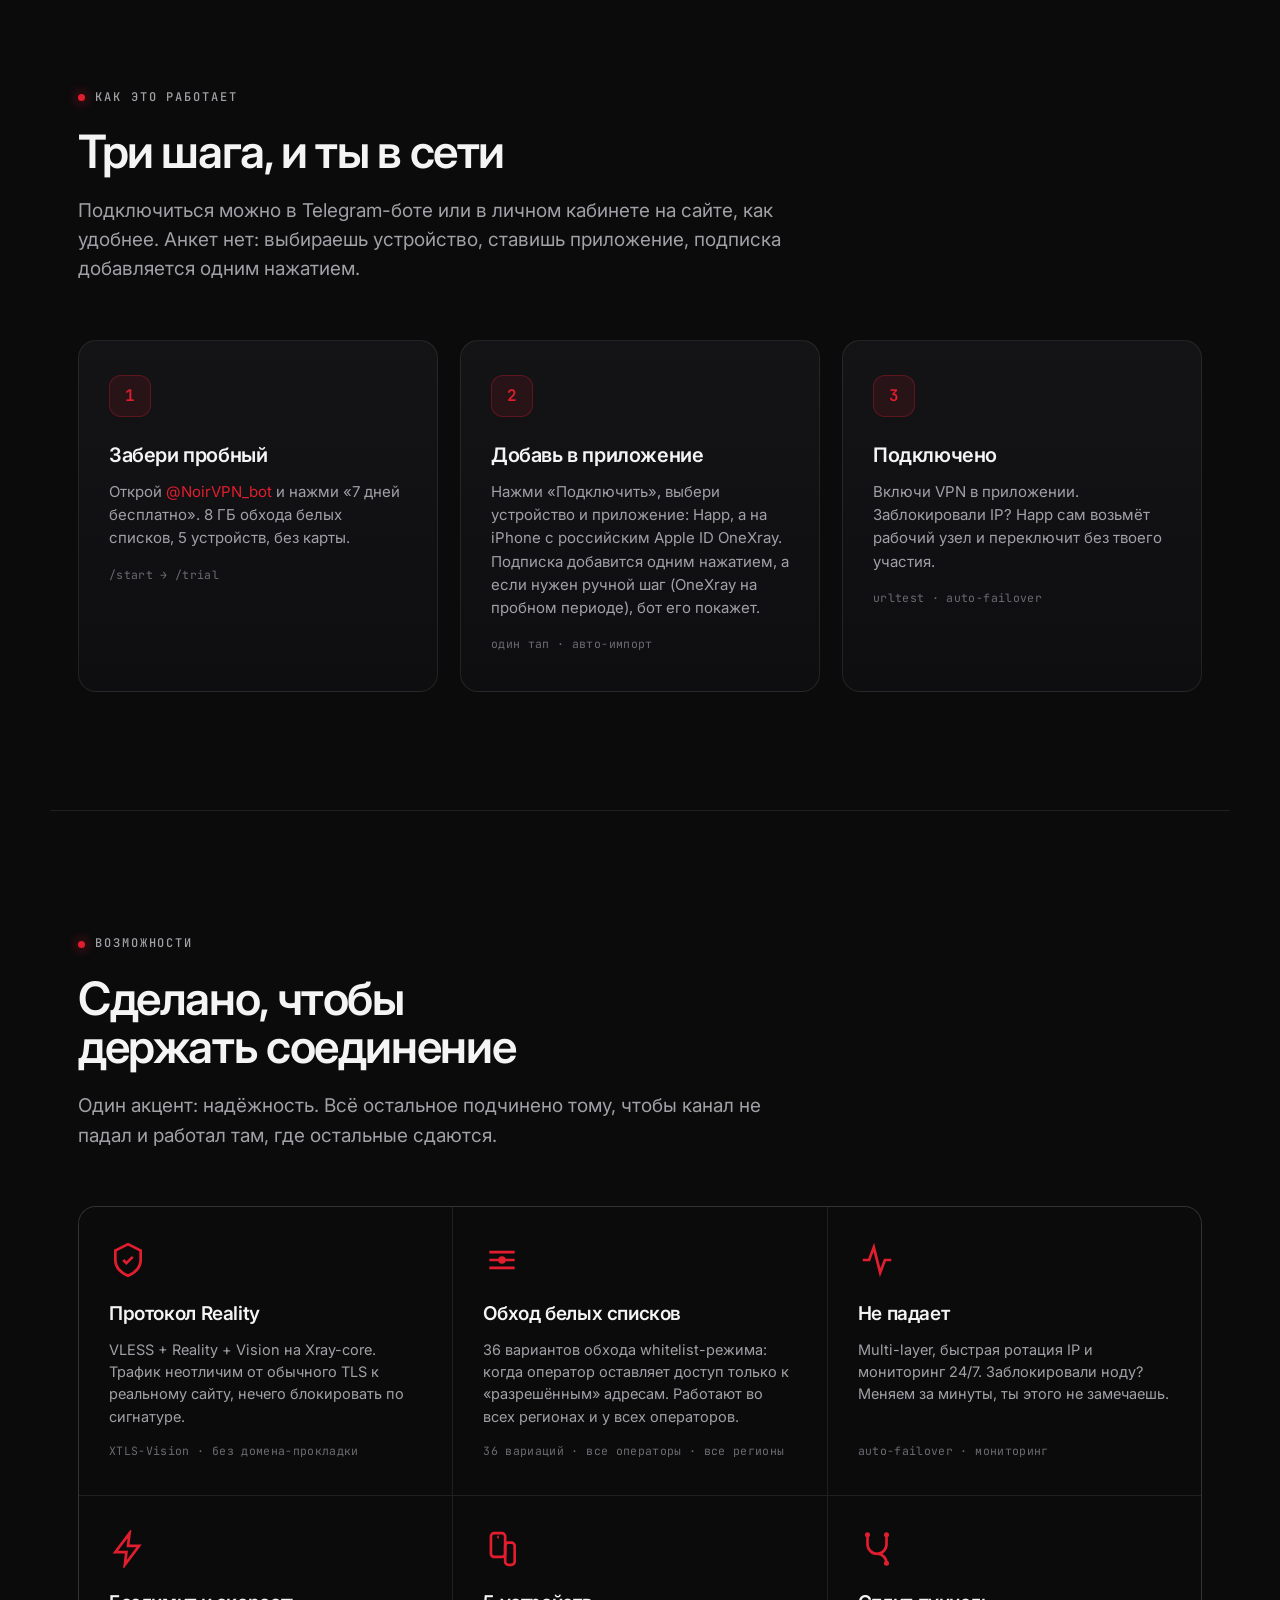
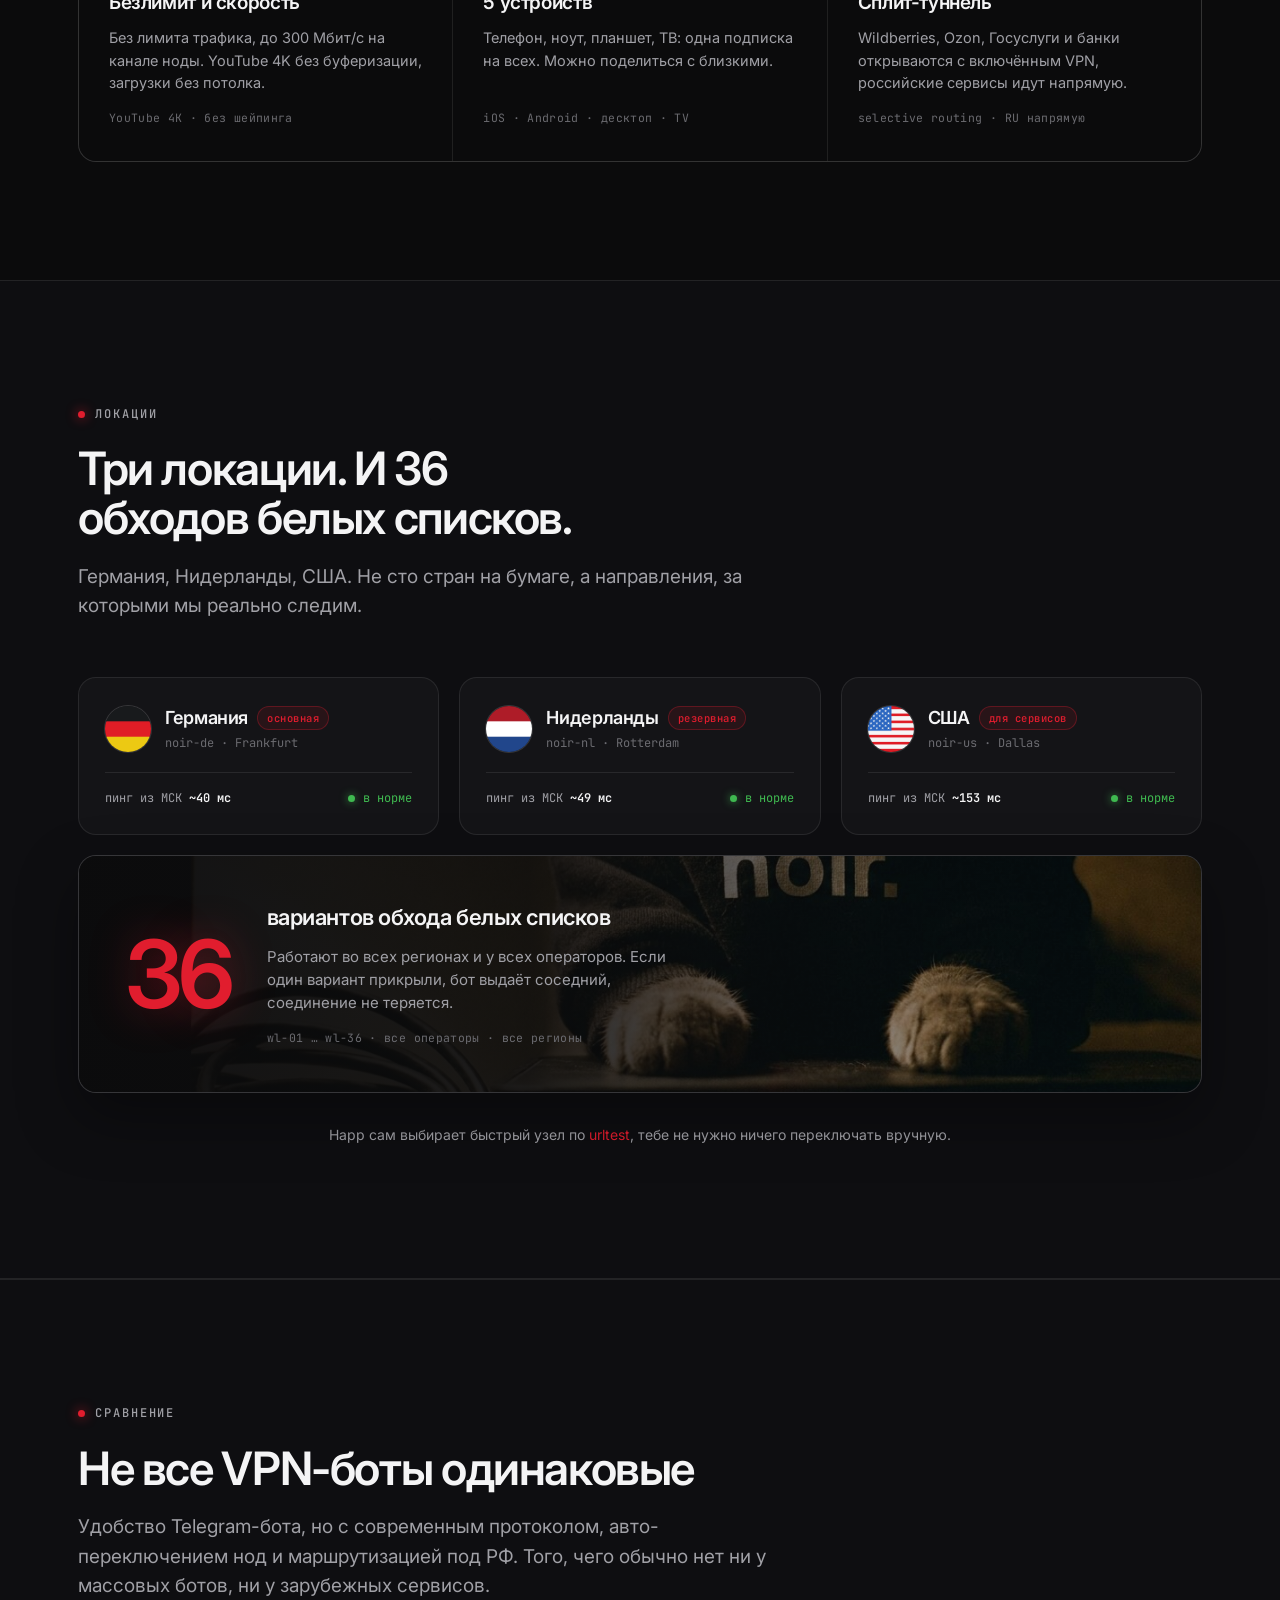
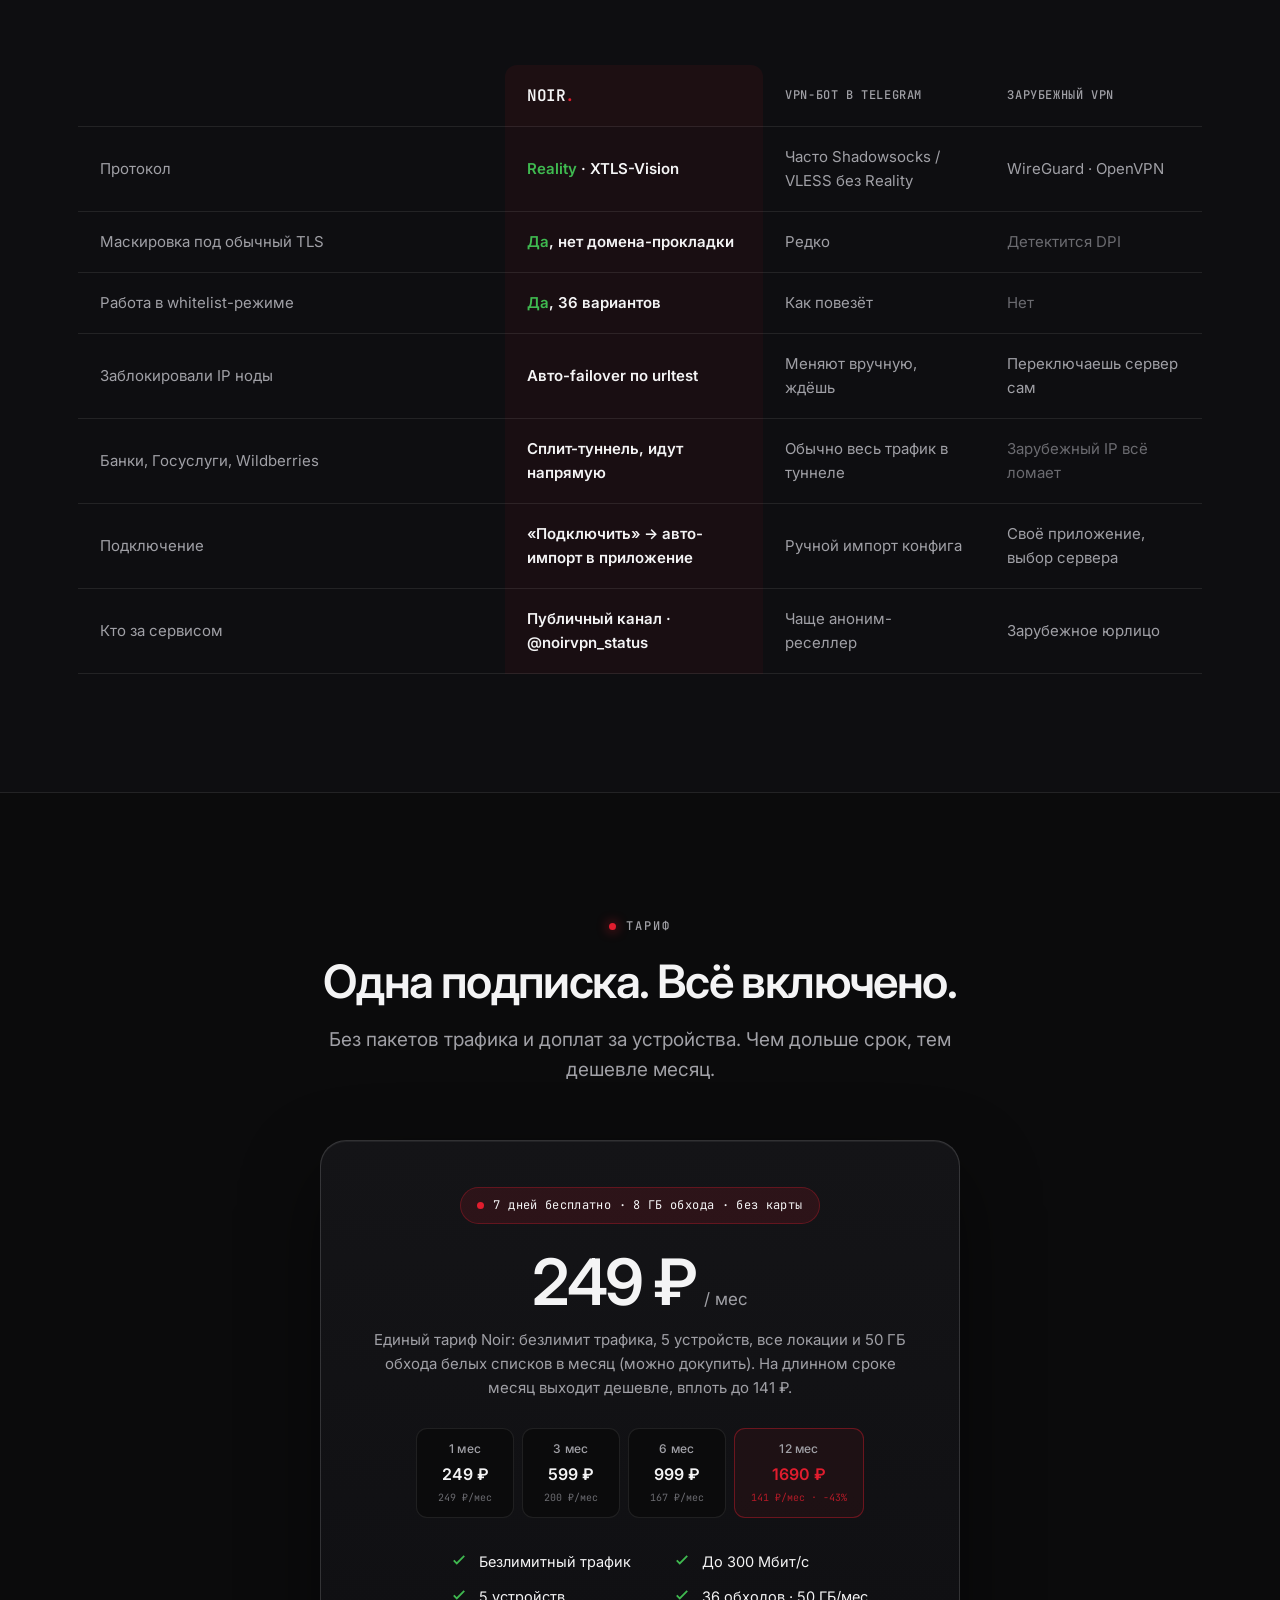
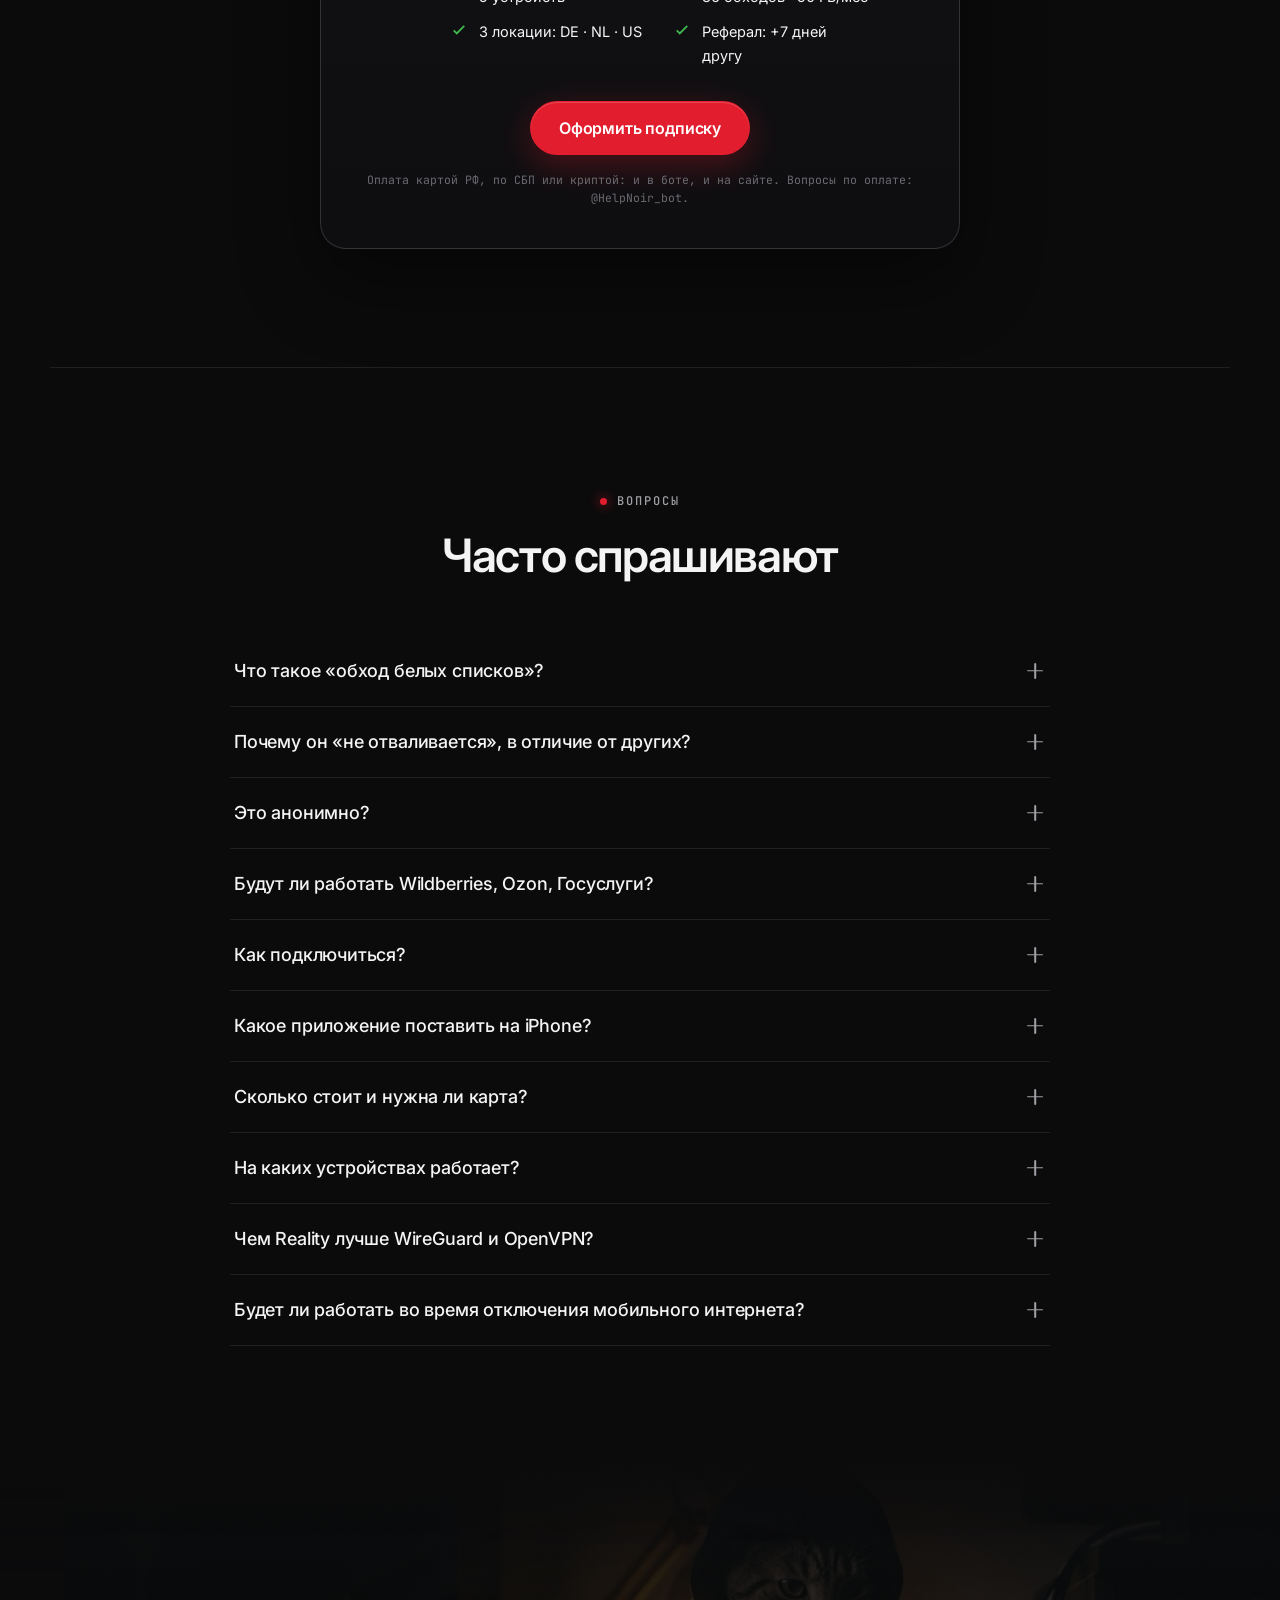
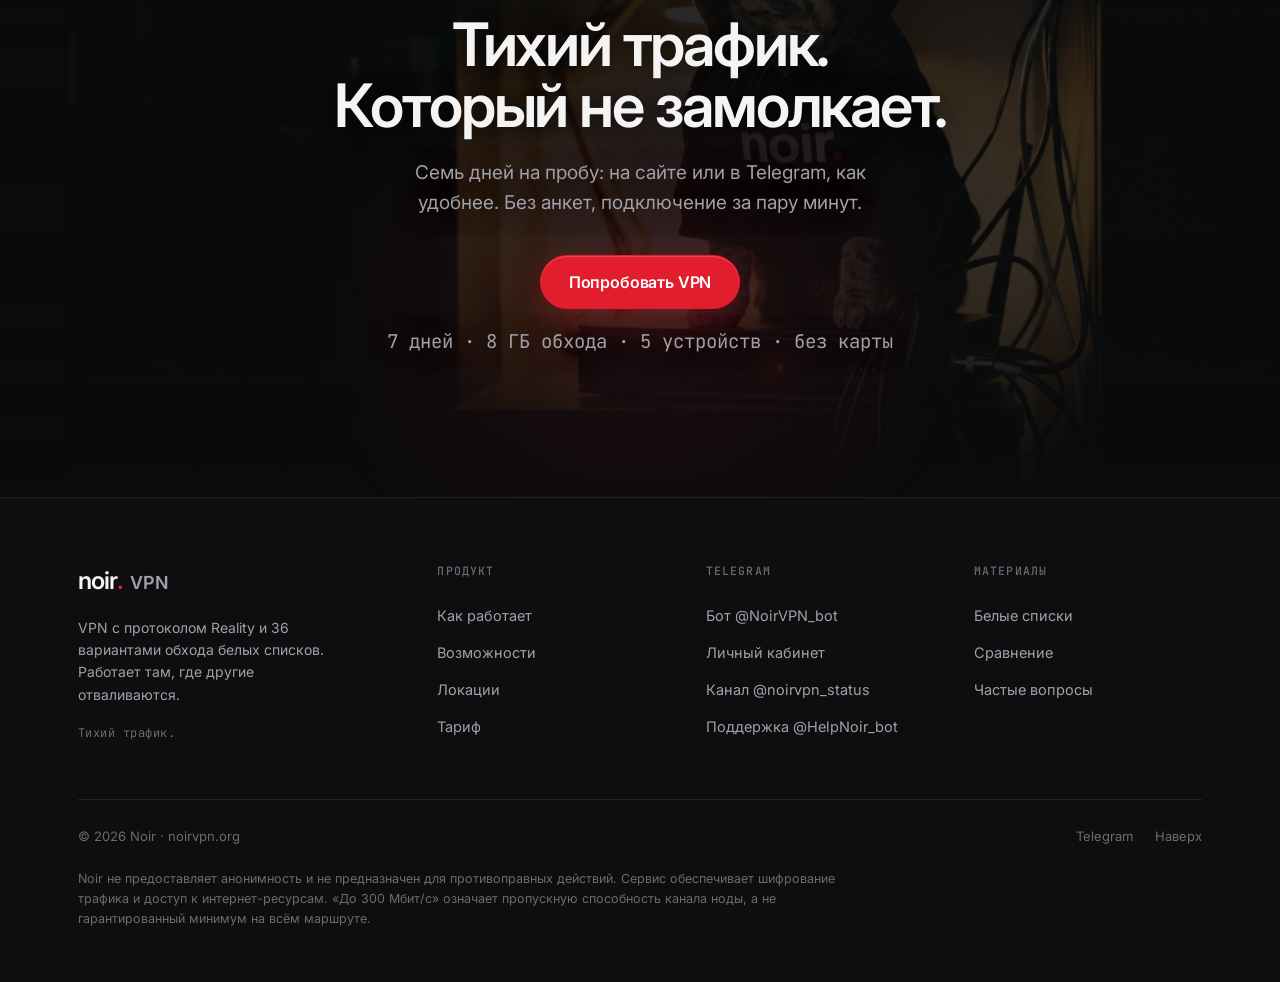
==== commit ab52fe1a: "Лендинг: OneXray на пробном периоде добавляют вручную с ID устройства (без HWID он подписку не сохра" ====
--- a/index.html
+++ b/index.html
@@ -115,12 +115,12 @@
         {
           "@type": "Question",
           "name": "Как подключиться?",
-          "acceptedAnswer": { "@type": "Answer", "text": "Открой @NoirVPN_bot, забери 7 дней бесплатно и нажми «Подключить». Выбери устройство и приложение (Happ, а на iPhone с российским Apple ID OneXray), и подписка добавится одним нажатием. Если Telegram не открывается или не нужен, то же самое можно сделать в личном кабинете на сайте (вход по почте). Нужно другое приложение или роутер: и в боте, и в кабинете есть QR-код и обычная ссылка подписки. Весь путь занимает пару минут." }
+          "acceptedAnswer": { "@type": "Answer", "text": "Открой @NoirVPN_bot, забери 7 дней бесплатно и нажми «Подключить». Выбери устройство и приложение (Happ, а на iPhone с российским Apple ID OneXray), и подписка добавится одним нажатием. В OneXray на пробном периоде её добавляют вручную, с включённым ID устройства: бот покажет как. Если Telegram не открывается или не нужен, то же самое можно сделать в личном кабинете на сайте (вход по почте). Нужно другое приложение или роутер: и в боте, и в кабинете есть QR-код и обычная ссылка подписки. Весь путь занимает пару минут." }
         },
         {
           "@type": "Question",
           "name": "Какое приложение поставить на iPhone?",
-          "acceptedAnswer": { "@type": "Answer", "text": "Если Apple ID российский, ставь OneXray: он бесплатный, есть в российском App Store и принимает подписку Noir целиком, с узлами и правилами маршрутизации. Happ и INCY из российского App Store убрали (INCY в конце октября), поэтому их можно поставить только с Apple ID другой страны. Если Happ или INCY уже стоит на телефоне, пользуйся им и не удаляй: заново из российского App Store его не поставить. Приложения с похожими названиями в российском поиске выпустили другие разработчики, ставить их не стоит." }
+          "acceptedAnswer": { "@type": "Answer", "text": "Если Apple ID российский, ставь OneXray: он бесплатный, есть в российском App Store и принимает подписку Noir целиком, с узлами и правилами маршрутизации. Happ и INCY из российского App Store убрали (INCY в конце октября), поэтому их можно поставить только с Apple ID другой страны. Если Happ или INCY уже стоит на телефоне, пользуйся им и не удаляй: заново из российского App Store его не поставить. Приложения с похожими названиями в российском поиске выпустили другие разработчики, ставить их не стоит. На пробном периоде OneXray принимает подписку только с ID устройства: при добавлении включи «Отправлять идентификатор устройства (HWID)», бот и кабинет покажут шаги." }
         },
         {
           "@type": "Question",
@@ -321,7 +321,7 @@
       <div class="step reveal">
         <div class="num">2</div>
         <h3>Добавь в приложение</h3>
-        <p>Нажми «Подключить», выбери устройство и приложение: Happ, а на iPhone с российским Apple ID OneXray. Подписка добавится одним нажатием.</p>
+        <p>Нажми «Подключить», выбери устройство и приложение: Happ, а на iPhone с российским Apple ID OneXray. Подписка добавится одним нажатием, а если нужен ручной шаг (OneXray на пробном периоде), бот его покажет.</p>
         <div class="tag">один тап · авто-импорт</div>
       </div>
       <div class="step reveal">
@@ -573,11 +573,11 @@
       </div>
       <div class="faq-item">
         <button class="faq-q">Как подключиться?<span class="ic"></span></button>
-        <div class="faq-a"><div class="faq-a-inner">Открой <span class="mono">@NoirVPN_bot</span>, забери 7 дней бесплатно и нажми «Подключить». Выбери устройство и приложение (Happ, а на iPhone с российским Apple ID OneXray), и подписка добавится одним нажатием. Если Telegram не открывается или не нужен, то же самое можно сделать в личном кабинете на сайте (вход по почте). Нужно другое приложение или роутер: и в боте, и в кабинете есть QR-код и обычная ссылка подписки. Весь путь занимает пару минут.</div></div>
+        <div class="faq-a"><div class="faq-a-inner">Открой <span class="mono">@NoirVPN_bot</span>, забери 7 дней бесплатно и нажми «Подключить». Выбери устройство и приложение (Happ, а на iPhone с российским Apple ID OneXray), и подписка добавится одним нажатием. В OneXray на пробном периоде её добавляют вручную, с включённым ID устройства: бот покажет как. Если Telegram не открывается или не нужен, то же самое можно сделать в личном кабинете на сайте (вход по почте). Нужно другое приложение или роутер: и в боте, и в кабинете есть QR-код и обычная ссылка подписки. Весь путь занимает пару минут.</div></div>
       </div>
       <div class="faq-item">
         <button class="faq-q">Какое приложение поставить на iPhone?<span class="ic"></span></button>
-        <div class="faq-a"><div class="faq-a-inner">Если Apple ID российский, ставь OneXray: он бесплатный, есть в российском App Store и принимает подписку Noir целиком, с узлами и правилами маршрутизации. Happ и INCY из российского App Store убрали (INCY в конце октября), поэтому их можно поставить только с Apple ID другой страны. Если Happ или INCY уже стоит на телефоне, пользуйся им и не удаляй: заново из российского App Store его не поставить. Приложения с похожими названиями в российском поиске выпустили другие разработчики, ставить их не стоит.</div></div>
+        <div class="faq-a"><div class="faq-a-inner">Если Apple ID российский, ставь OneXray: он бесплатный, есть в российском App Store и принимает подписку Noir целиком, с узлами и правилами маршрутизации. Happ и INCY из российского App Store убрали (INCY в конце октября), поэтому их можно поставить только с Apple ID другой страны. Если Happ или INCY уже стоит на телефоне, пользуйся им и не удаляй: заново из российского App Store его не поставить. Приложения с похожими названиями в российском поиске выпустили другие разработчики, ставить их не стоит. На пробном периоде OneXray принимает подписку только с ID устройства: при добавлении включи «Отправлять идентификатор устройства (HWID)», бот и кабинет покажут шаги.</div></div>
       </div>
       <div class="faq-item">
         <button class="faq-q">Сколько стоит и нужна ли карта?<span class="ic"></span></button>
